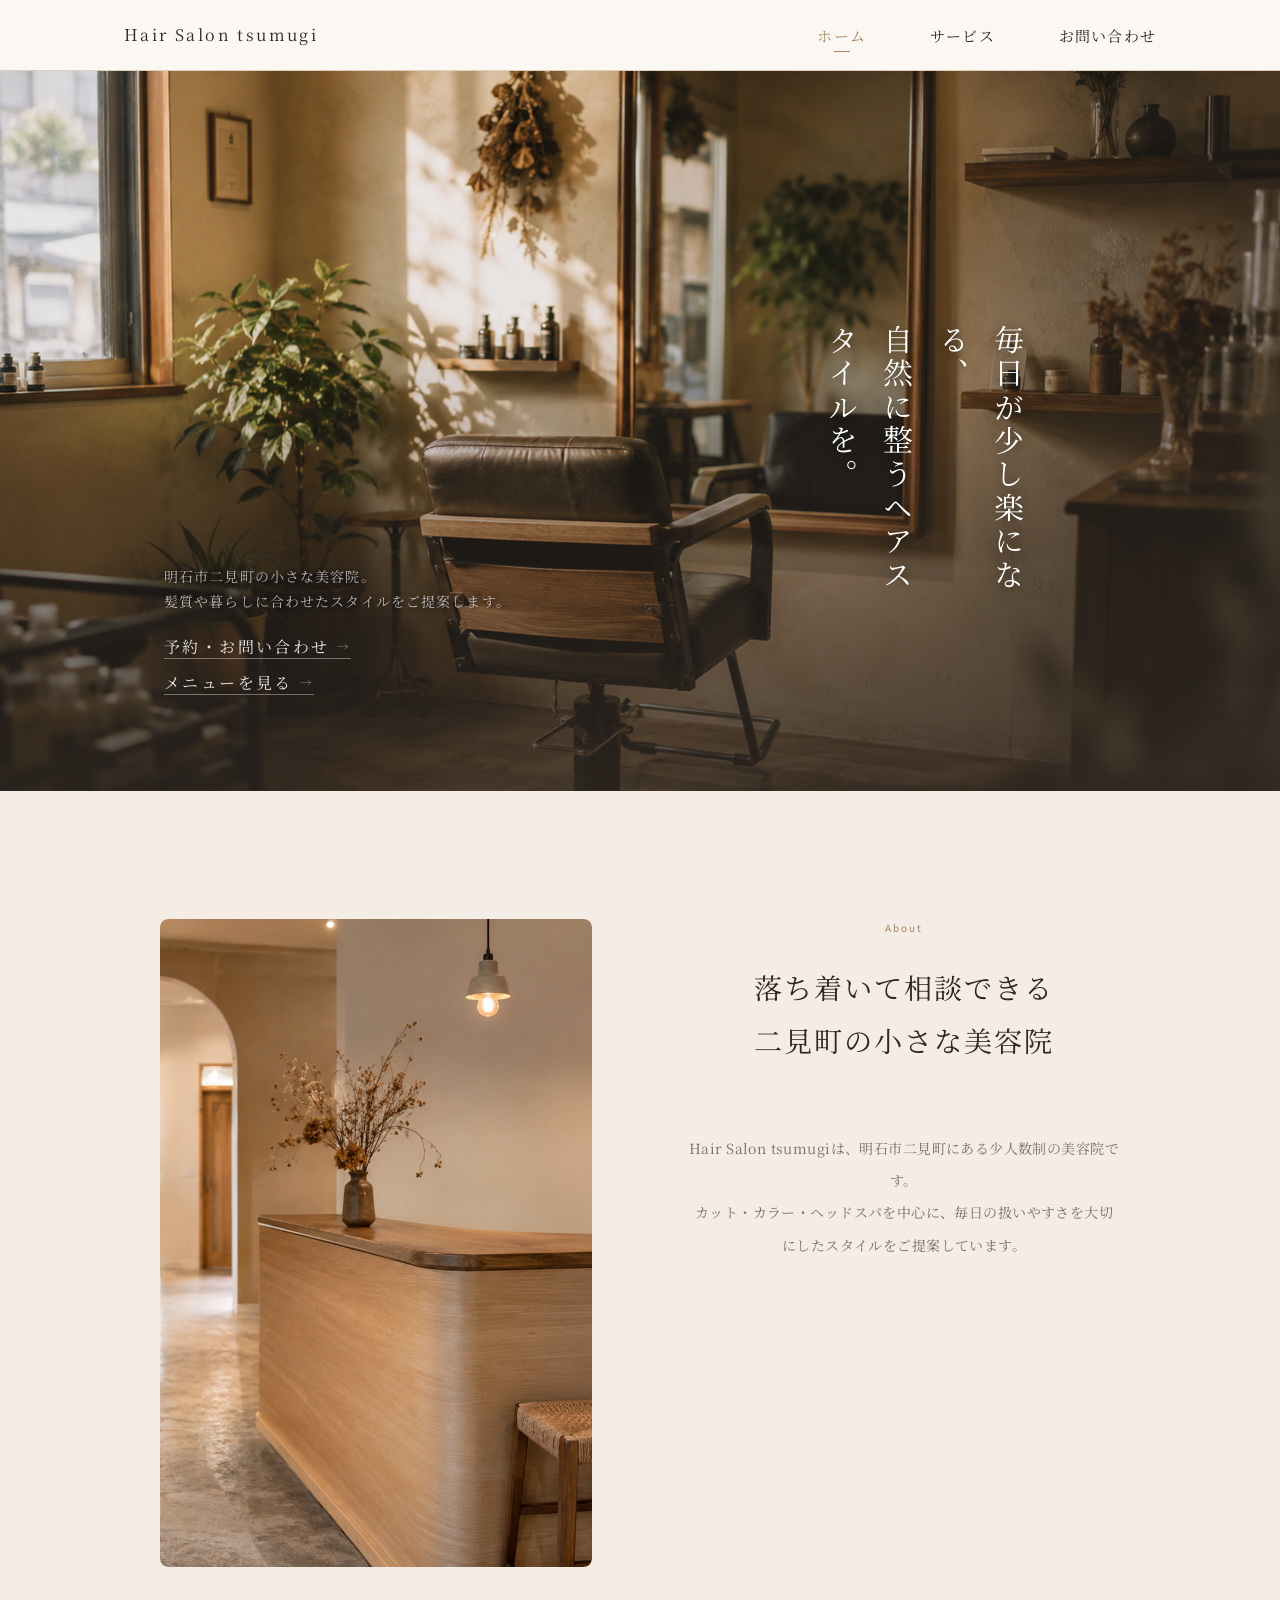
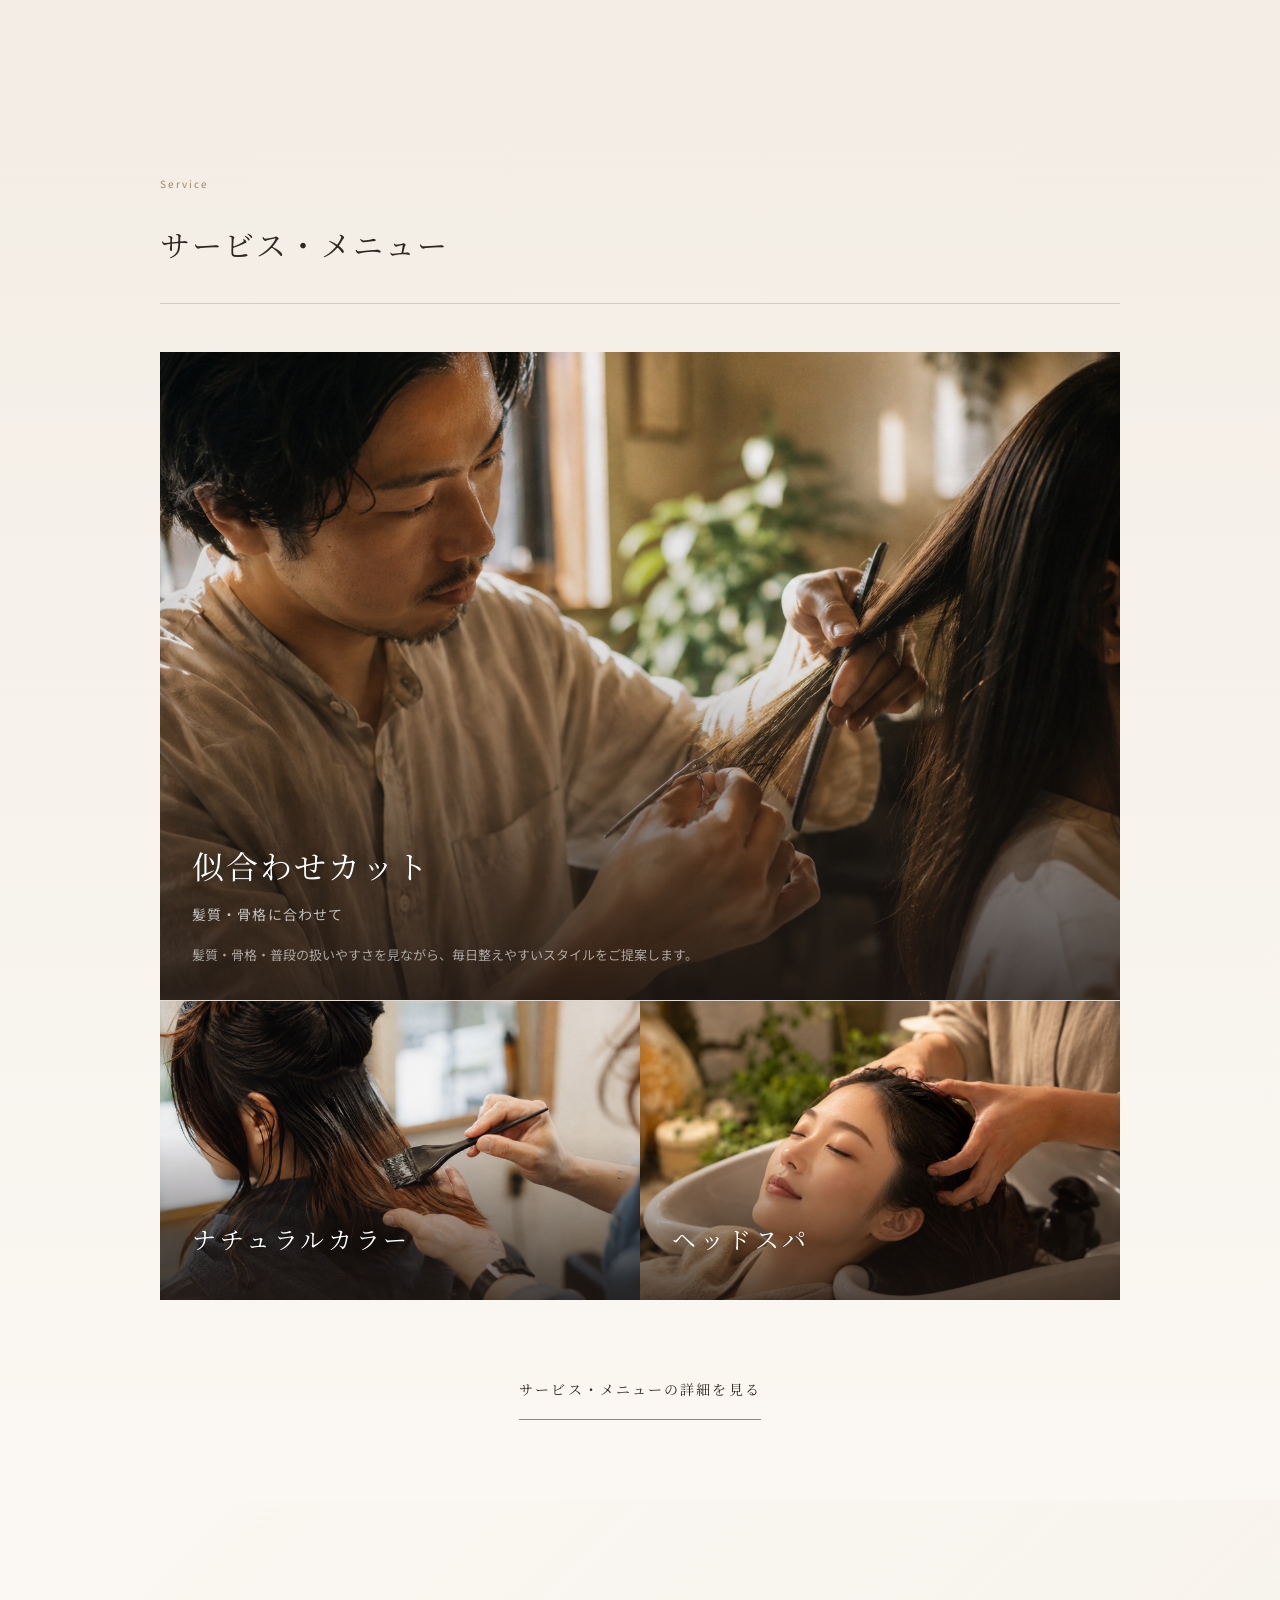
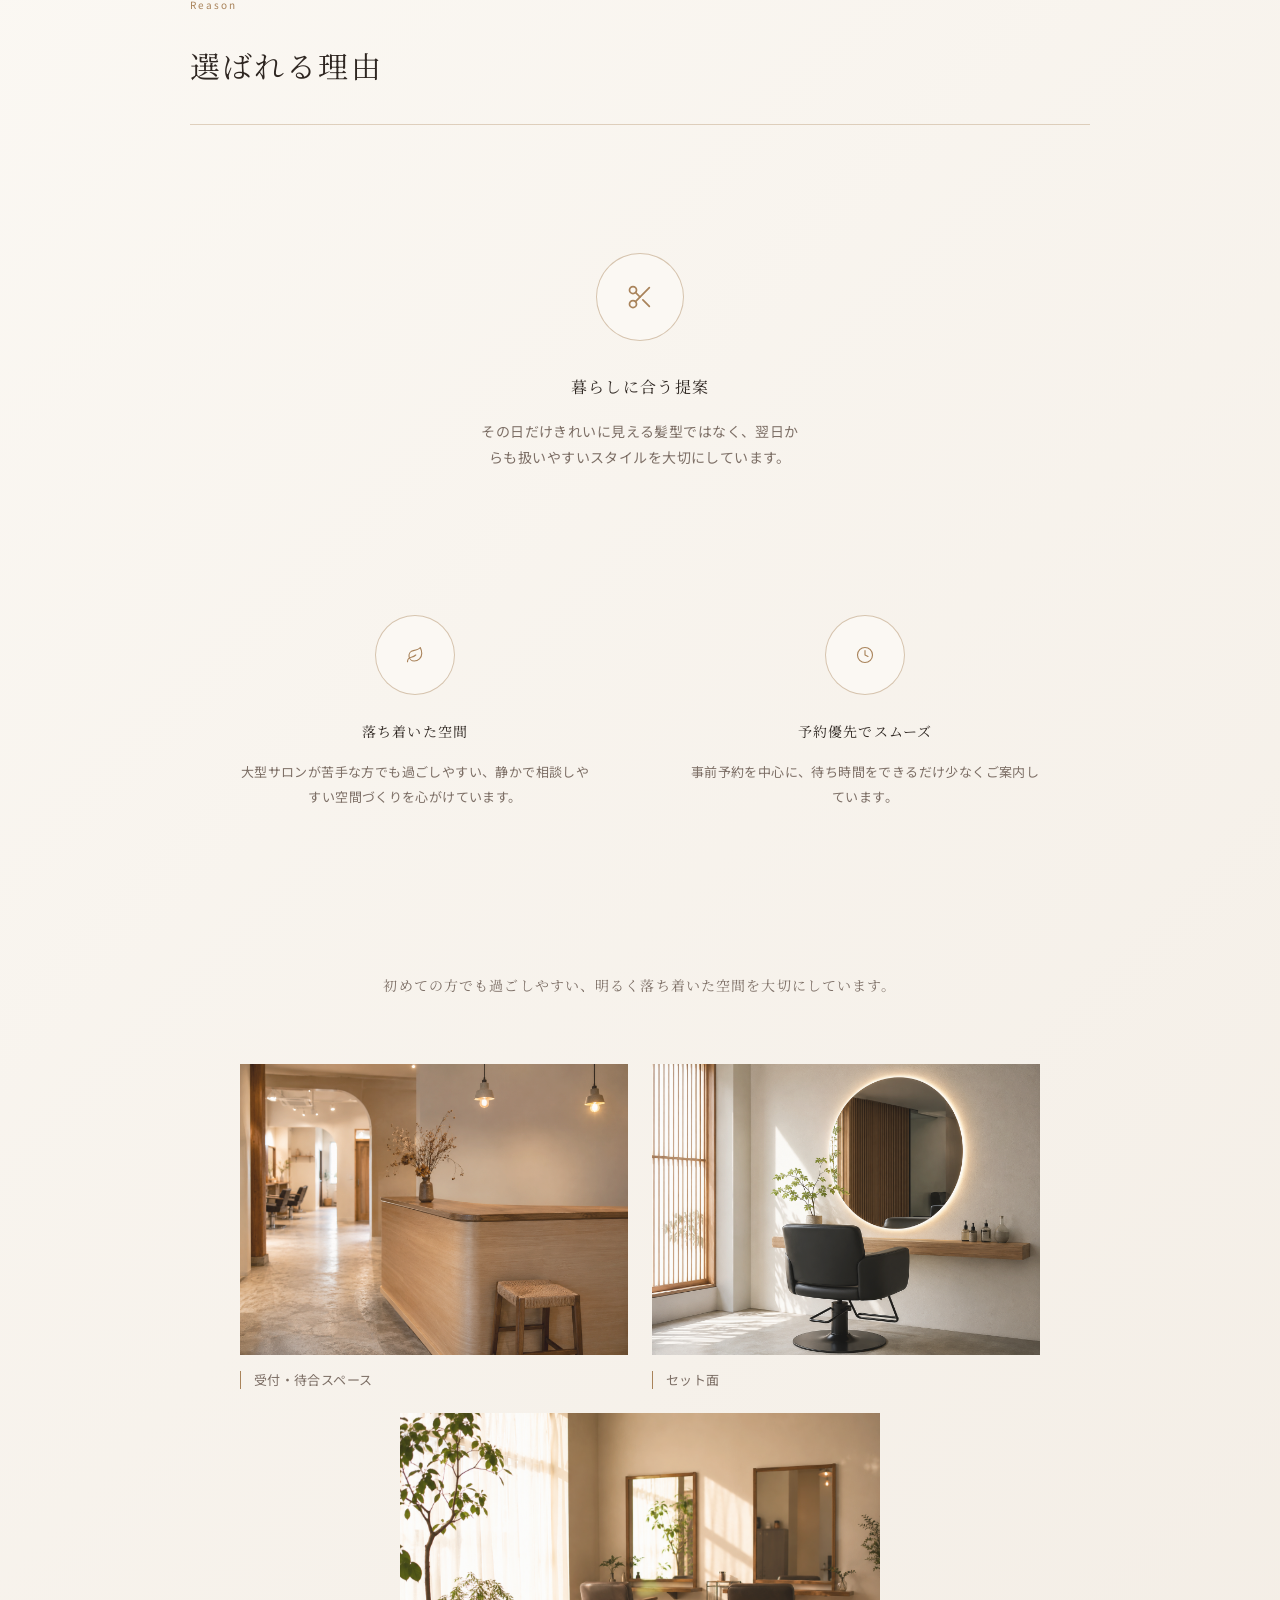
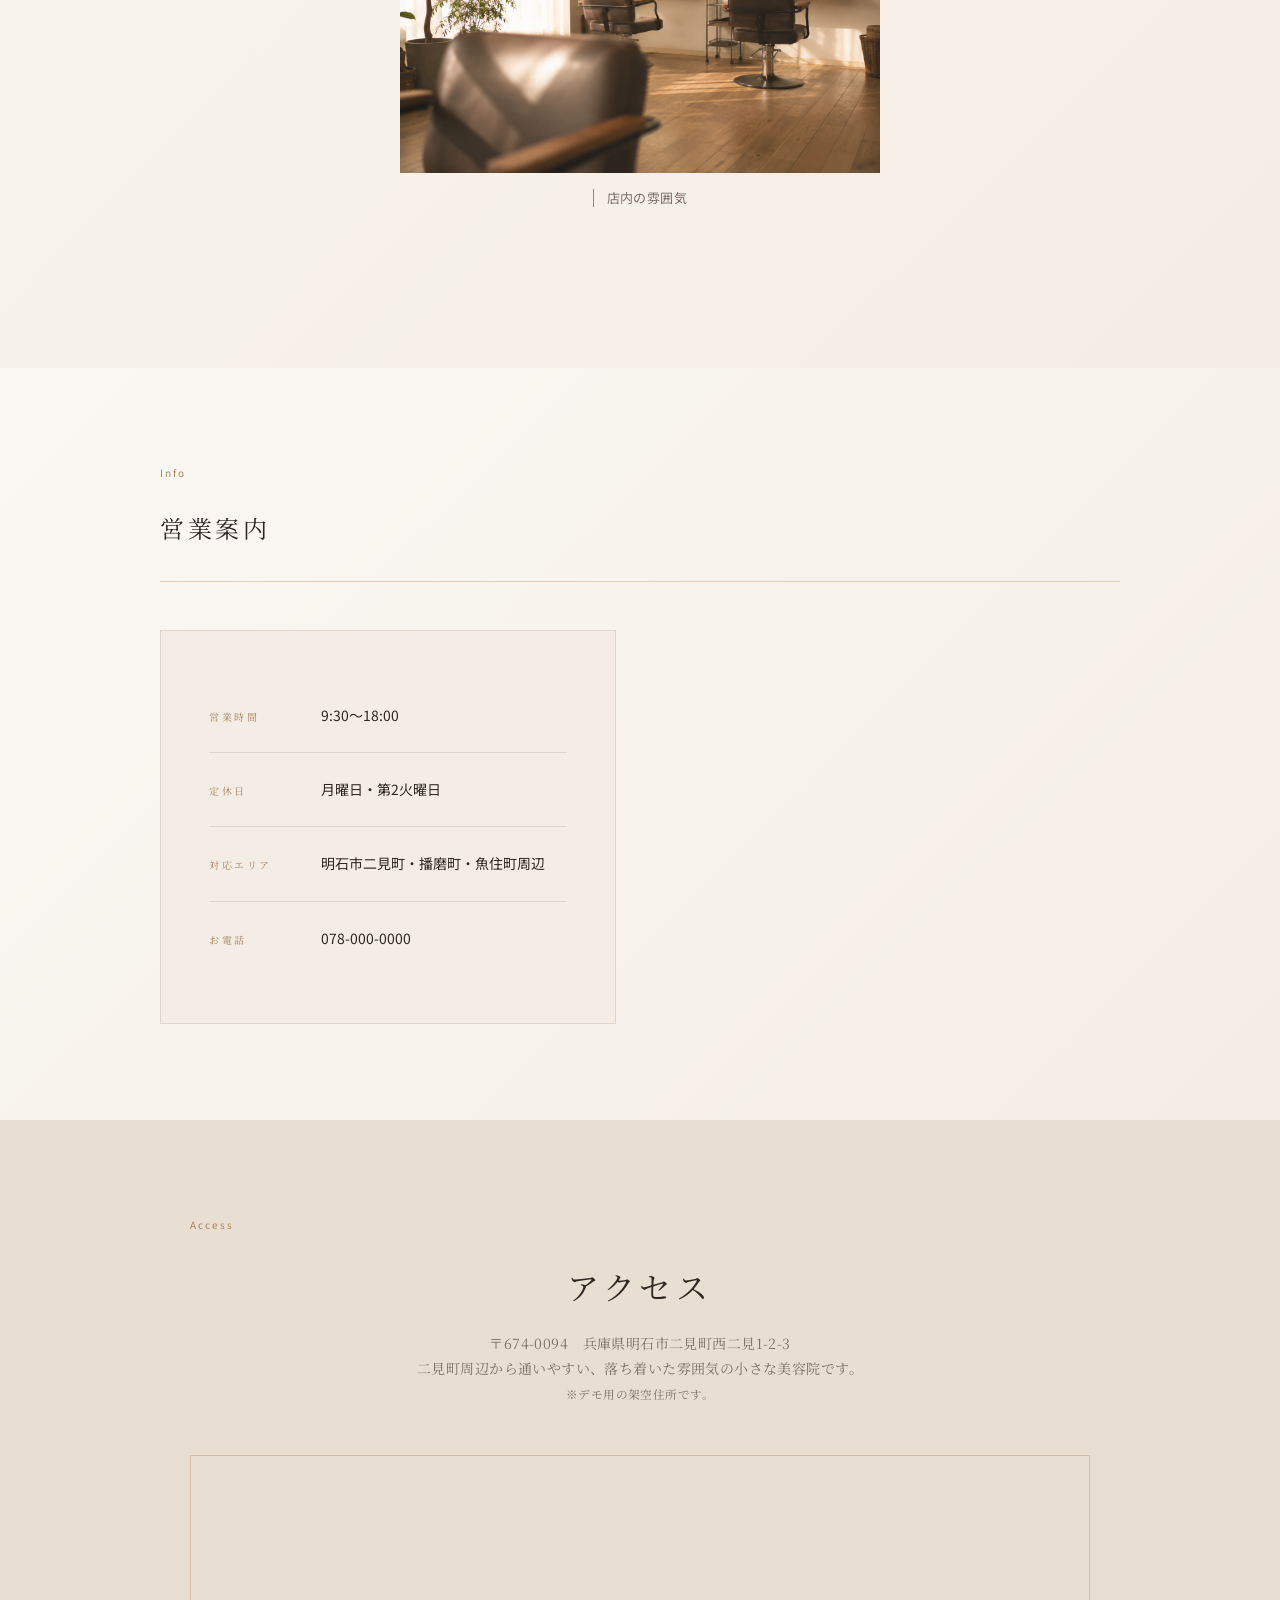
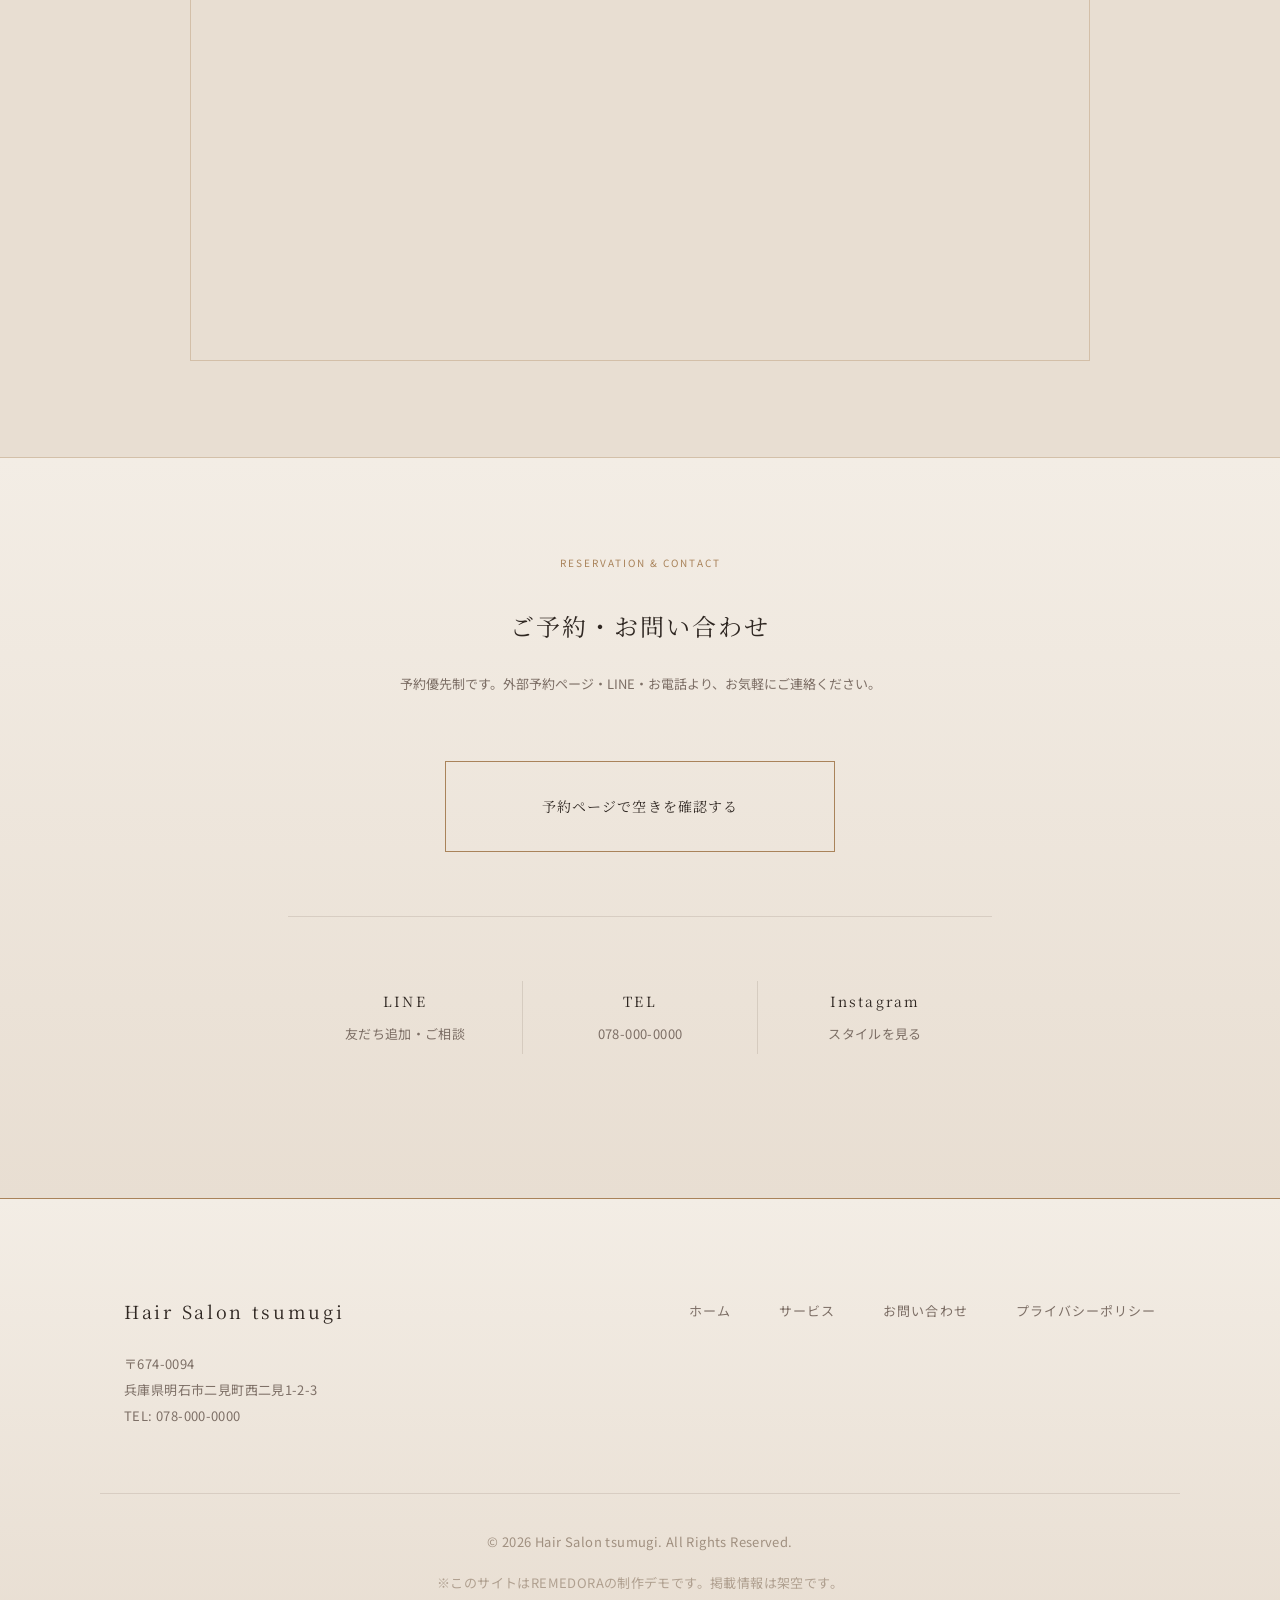
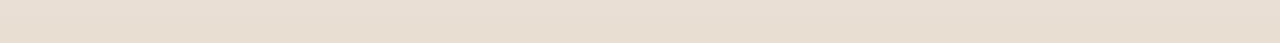
==== index.html @ d27f540d "Add files via upload" ====
<!DOCTYPE html>
<html lang="ja">
<head>
  <meta charset="UTF-8">
  <meta name="viewport" content="width=device-width, initial-scale=1.0">

  <!-- TEMPLATE FIELD: page_title | TEMPLATE FIELD: business_name -->
  <title>Hair Salon tsumugi｜明石市二見町の小さな美容院</title>

  <!-- TEMPLATE FIELD: meta_description -->
  <meta name="description" content="明石市二見町の小さな美容院 Hair Salon tsumugi。カット・カラー・ヘッドスパを中心に、髪質や暮らしに合わせた扱いやすいスタイルをご提案します。">

  <!-- TEMPLATE FIELD: canonical_url -->
  <link rel="canonical" href="https://tsumugi-demo.remedora.jp/">

  <!-- TEMPLATE FIELD: og_title | TEMPLATE FIELD: og_description | TEMPLATE FIELD: og_url | TEMPLATE FIELD: og_image_url -->
  <meta property="og:title"       content="Hair Salon tsumugi｜明石市二見町の小さな美容院">
  <meta property="og:description" content="明石市二見町の小さな美容院 Hair Salon tsumugi。カット・カラー・ヘッドスパを中心に、髪質や暮らしに合わせた扱いやすいスタイルをご提案します。">
  <meta property="og:type"        content="website">
  <meta property="og:url"         content="https://tsumugi-demo.remedora.jp/">
  <meta property="og:image"       content="https://tsumugi-demo.remedora.jp/assets/images/ogp.jpg">

  <!-- TEMPLATE FIELD: favicon_path -->
  <link rel="icon"             href="assets/images/favicon.ico">
  <link rel="apple-touch-icon" href="assets/images/apple-touch-icon.png">

  <!-- GA未設定のためスクリプトを削除 -->

  <!-- Fonts: Noto Serif JP + Noto Sans JP -->
  <link rel="preconnect" href="https://fonts.googleapis.com">
  <link rel="preconnect" href="https://fonts.gstatic.com" crossorigin>
  <link href="https://fonts.googleapis.com/css2?family=Noto+Sans+JP:wght@400;700&family=Noto+Serif+JP:wght@400;700&display=swap" rel="stylesheet">

  <link rel="stylesheet" href="assets/css/base.css">
  <link rel="stylesheet" href="assets/css/layout.css">
  <link rel="stylesheet" href="assets/css/components.css">
  <link rel="stylesheet" href="assets/css/pages.css">
  <link rel="stylesheet" href="assets/css/utilities.css">
</head>
<!-- TEMPLATE FIELD: site_id -->
<body class="site site--tsumugi page page--home">

  <!-- Loader -->
  <div class="c-loader" aria-hidden="true">
    <div class="c-loader__content">
      <!-- TEMPLATE FIELD: business_name -->
      <p class="c-loader__text">Hair Salon tsumugi</p>
      <div class="c-loader__line"></div>
    </div>
  </div>

  <!-- SECTION START: Header -->
  <header class="l-header">
    <div class="l-header-inner">
      <!-- TEMPLATE FIELD: business_name -->
      <a href="index.html" class="c-logo">Hair Salon tsumugi</a>

      <nav class="l-nav-pc" aria-label="グローバルナビゲーション">
        <ul class="l-nav-pc__list">
          <li><a href="index.html"   class="l-nav-pc__link is-current">ホーム</a></li>
          <li><a href="service.html" class="l-nav-pc__link">サービス</a></li>
          <li><a href="contact.html" class="l-nav-pc__link">お問い合わせ</a></li>
        </ul>
      </nav>

      <button class="c-menu-toggle"
              data-js="menu-toggle"
              aria-label="メニューを開く"
              aria-expanded="false">
        <span class="c-menu-toggle__bar"></span>
        <span class="c-menu-toggle__bar"></span>
        <span class="c-menu-toggle__bar"></span>
      </button>
    </div>
  </header>
  <!-- SECTION END: Header -->

  <!-- SP Navigation (Overlay) -->
  <nav class="l-nav-sp" data-js="mobile-nav" aria-hidden="true" aria-label="モバイルナビゲーション">
    <ul class="l-nav-sp__list">
      <li><a href="index.html"   class="l-nav-sp__link">ホーム</a></li>
      <li><a href="service.html" class="l-nav-sp__link">サービス</a></li>
      <li><a href="contact.html" class="l-nav-sp__link">お問い合わせ</a></li>
    </ul>
  </nav>

  <main>

    <!-- SECTION START: First View -->
    <section class="p-home-hero" data-section="first-view">
      <div class="p-home-hero__overlay" aria-hidden="true"></div>
      <div class="p-home-hero__content">
        <div class="p-home-hero__text-wrap u-reveal">
          <!-- TEMPLATE FIELD: catch_copy -->
          <h1 class="p-home-hero__title">毎日が少し楽になる、<br>自然に整うヘアスタイルを。</h1>
          <!-- TEMPLATE FIELD: hero_sub -->
          <p class="p-home-hero__sub">明石市二見町の小さな美容院。<br>髪質や暮らしに合わせたスタイルをご提案します。</p>
          <div class="p-home-hero__cta">
            <!-- TEMPLATE FIELD: cta_primary_url | TEMPLATE FIELD: cta_primary_label -->
            <a href="contact.html" class="p-home-hero__link p-home-hero__link--primary">予約・お問い合わせ</a>
            <!-- TEMPLATE FIELD: cta_secondary_url | TEMPLATE FIELD: cta_secondary_label -->
            <a href="service.html" class="p-home-hero__link">メニューを見る</a>
          </div>
        </div>
      </div>
    </section>
    <!-- SECTION END: First View -->

    <!-- SECTION START: Mini About -->
    <section class="p-home-about" data-section="mini-about">
      <div class="p-home-about__inner u-reveal">

        <p class="c-sec-eyebrow" data-anim="fade-up">About</p>
        <!-- TEMPLATE FIELD: about_heading -->
        <h2 class="p-home-about__heading" data-anim="fade-up">
          落ち着いて相談できる<br>二見町の小さな美容院
        </h2>

        <!-- TEMPLATE FIELD: interior_01_image_path | TEMPLATE FIELD: interior_01_image_alt -->
        <div class="p-home-about__photo-wrap" data-anim="fade-up">
          <img src="assets/images/interior1.jpg" alt="受付・待合スペース" class="p-home-about__photo">
        </div>

        <!-- TEMPLATE FIELD: about_text -->
        <p class="p-home-about__lead" data-anim="fade-up">
          Hair Salon tsumugiは、明石市二見町にある少人数制の美容院です。<br>
          カット・カラー・ヘッドスパを中心に、毎日の扱いやすさを大切にしたスタイルをご提案しています。
        </p>


      </div>
    </section>
    <!-- SECTION END: Mini About -->

    <!-- SECTION START: Service Preview -->
    <section class="p-home-service" data-section="service-preview">
      <div class="p-home-service__inner u-reveal">
        <p class="c-sec-eyebrow" data-anim="fade-up">Service</p>
        <!-- TEMPLATE FIELD: service_section_title -->
        <h2 class="c-sec-title" data-anim="fade-up">サービス・メニュー</h2>

        <div class="c-service-grid">

          <!-- Featured service card -->
          <article class="c-service-card c-service-card--featured" data-anim="fade-up" data-anim-delay="1">
            <div class="c-service-card__img-wrap">
              <!-- TEMPLATE FIELD: service_01_image_alt | TEMPLATE FIELD: service_01_image_path -->
              <img src="assets/images/service1.jpg" alt="カット施術のイメージ" class="c-service-card__img">
            </div>
            <div class="c-service-card__body">
              <!-- TEMPLATE FIELD: service_01_title -->
              <h3 class="c-service-card__title">似合わせカット</h3>
              <!-- TEMPLATE FIELD: service_01_subtitle -->
              <p class="c-service-card__subtitle">髪質・骨格に合わせて</p>
              <!-- TEMPLATE FIELD: service_01_text -->
              <p class="c-service-card__text">
                髪質・骨格・普段の扱いやすさを見ながら、毎日整えやすいスタイルをご提案します。
              </p>
            </div>
          </article>

          <div class="c-service-subgrid">

            <article class="c-service-card c-service-card--list" data-anim="fade-up" data-anim-delay="2">
              <div class="c-service-card__img-wrap">
                <!-- TEMPLATE FIELD: service_02_image_alt | TEMPLATE FIELD: service_02_image_path -->
                <img src="assets/images/service2.jpg" alt="ナチュラルカラー施術のイメージ" class="c-service-card__img">
              </div>
              <div class="c-service-card__body">
                <!-- TEMPLATE FIELD: service_02_title -->
                <h3 class="c-service-card__title">ナチュラルカラー</h3>
                <!-- TEMPLATE FIELD: service_02_text -->
                <p class="c-service-card__text">明るすぎない自然な色味から白髪ぼかしまで、落ち着いた印象に整えるカラーをご案内します。</p>
              </div>
            </article>

            <article class="c-service-card c-service-card--list" data-anim="fade-up" data-anim-delay="3">
              <div class="c-service-card__img-wrap">
                <!-- TEMPLATE FIELD: service_03_image_alt | TEMPLATE FIELD: service_03_image_path -->
                <img src="assets/images/service3.jpg" alt="ヘッドスパ施術のイメージ" class="c-service-card__img">
              </div>
              <div class="c-service-card__body">
                <!-- TEMPLATE FIELD: service_03_title -->
                <h3 class="c-service-card__title">ヘッドスパ</h3>
                <!-- TEMPLATE FIELD: service_03_text -->
                <p class="c-service-card__text">頭皮をすっきり整え、リラックスできる時間を大切にしたケアメニューです。</p>
              </div>
            </article>

          </div>
        </div>

        <div class="p-home-service__btn-wrap" data-anim="fade-up">
          <a href="service.html" class="c-btn c-btn--outline">サービス・メニューの詳細を見る</a>
        </div>
      </div>
    </section>
    <!-- SECTION END: Service Preview -->

    <!-- SECTION START: Reason Mini -->
    <section class="p-home-reason" data-section="reason-mini">
      <div class="p-home-reason__inner u-reveal">
        <p class="c-sec-eyebrow" data-anim="fade-up">Reason</p>
        <!-- TEMPLATE FIELD: reason_section_title -->
        <h2 class="c-sec-title" data-anim="fade-up">選ばれる理由</h2>

        <div class="c-reason-timeline">

          <div class="c-reason-item" data-anim="fade-up" data-anim-delay="1">
            <div class="c-reason-item__icon" aria-hidden="true">
              <!-- scissors icon -->
              <svg viewBox="0 0 24 24" fill="none" stroke="currentColor" stroke-width="1.5" stroke-linecap="round" stroke-linejoin="round" aria-hidden="true">
                <circle cx="6" cy="6" r="3"/>
                <circle cx="6" cy="18" r="3"/>
                <line x1="20" y1="4" x2="8.12" y2="15.88"/>
                <line x1="14.47" y1="14.48" x2="20" y2="20"/>
                <line x1="8.12" y1="8.12" x2="12" y2="12"/>
              </svg>
            </div>
            <!-- TEMPLATE FIELD: reason_01_heading -->
            <h3 class="c-reason-item__heading">暮らしに合う提案</h3>
            <!-- TEMPLATE FIELD: reason_01_text -->
            <p class="c-reason-item__text">
              その日だけきれいに見える髪型ではなく、翌日からも扱いやすいスタイルを大切にしています。
            </p>
          </div>

          <div class="c-reason-item" data-anim="fade-up" data-anim-delay="2">
            <div class="c-reason-item__icon" aria-hidden="true">
              <!-- leaf icon -->
              <svg viewBox="0 0 24 24" fill="none" stroke="currentColor" stroke-width="1.5" stroke-linecap="round" stroke-linejoin="round" aria-hidden="true">
                <path d="M11 20A7 7 0 0 1 9.8 6.1C15.5 5 17 4.48 19 2c1 2 2 4.18 2 8 0 5.5-4.78 10-10 10z"/>
                <path d="M2 21c0-3 1.85-5.36 5.08-6C9.5 14.52 12 13 13 12"/>
              </svg>
            </div>
            <!-- TEMPLATE FIELD: reason_02_heading -->
            <h3 class="c-reason-item__heading">落ち着いた空間</h3>
            <!-- TEMPLATE FIELD: reason_02_text -->
            <p class="c-reason-item__text">
              大型サロンが苦手な方でも過ごしやすい、静かで相談しやすい空間づくりを心がけています。
            </p>
          </div>

          <div class="c-reason-item" data-anim="fade-up" data-anim-delay="3">
            <div class="c-reason-item__icon" aria-hidden="true">
              <!-- clock icon -->
              <svg viewBox="0 0 24 24" fill="none" stroke="currentColor" stroke-width="1.5" stroke-linecap="round" stroke-linejoin="round" aria-hidden="true">
                <circle cx="12" cy="12" r="10"/>
                <polyline points="12 6 12 12 16 14"/>
              </svg>
            </div>
            <!-- TEMPLATE FIELD: reason_03_heading -->
            <h3 class="c-reason-item__heading">予約優先でスムーズ</h3>
            <!-- TEMPLATE FIELD: reason_03_text -->
            <p class="c-reason-item__text">
              事前予約を中心に、待ち時間をできるだけ少なくご案内しています。
            </p>
          </div>

        </div>

        <!-- Interior Gallery (写真3枚) -->
        <div class="p-home-reason__interior u-reveal">
          <!-- TEMPLATE FIELD: interior_lead -->
          <p class="p-home-reason__interior-lead" data-anim="fade-up" data-anim-delay="1">
            初めての方でも過ごしやすい、明るく落ち着いた空間を大切にしています。
          </p>
          <div class="c-interior-gallery" data-anim="fade-in" data-anim-delay="2">
            <figure class="c-interior-item">
              <!-- TEMPLATE FIELD: interior_01_image_alt | TEMPLATE FIELD: interior_01_image_path -->
              <img src="assets/images/interior1.jpg" alt="受付・待合スペース" class="c-interior-item__img">
              <!-- TEMPLATE FIELD: interior_01_caption -->
              <figcaption class="c-interior-item__caption">受付・待合スペース</figcaption>
            </figure>
            <figure class="c-interior-item">
              <!-- TEMPLATE FIELD: interior_02_image_alt | TEMPLATE FIELD: interior_02_image_path -->
              <img src="assets/images/interior2.jpg" alt="セット面・鏡・椅子" class="c-interior-item__img">
              <!-- TEMPLATE FIELD: interior_02_caption -->
              <figcaption class="c-interior-item__caption">セット面</figcaption>
            </figure>
            <figure class="c-interior-item">
              <!-- TEMPLATE FIELD: interior_03_image_alt | TEMPLATE FIELD: interior_03_image_path -->
              <img src="assets/images/interior3.jpg" alt="落ち着いた店内の雰囲気" class="c-interior-item__img">
              <!-- TEMPLATE FIELD: interior_03_caption -->
              <figcaption class="c-interior-item__caption">店内の雰囲気</figcaption>
            </figure>
          </div>
        </div>
      </div>
    </section>
    <!-- SECTION END: Reason Mini -->

    <!-- SECTION START: Business Info -->
    <section class="p-home-bizinfo" data-section="business-info">
      <div class="p-home-bizinfo__inner u-reveal">
        <p class="c-sec-eyebrow" data-anim="fade-up">Info</p>
        <h2 class="p-home-bizinfo__title" data-anim="fade-up">営業案内</h2>

        <div class="p-home-bizinfo__grid">

          <!-- 左カード: 営業情報 -->
          <div class="p-home-bizinfo__card" data-anim="fade-up" data-anim-delay="1">
            <dl class="p-home-bizinfo__dl">
              <div class="p-home-bizinfo__row">
                <dt class="p-home-bizinfo__dt">営業時間</dt>
                <!-- TEMPLATE FIELD: business_hours -->
                <dd class="p-home-bizinfo__dd">9:30〜18:00</dd>
              </div>
              <div class="p-home-bizinfo__row">
                <dt class="p-home-bizinfo__dt">定休日</dt>
                <!-- TEMPLATE FIELD: business_closed -->
                <dd class="p-home-bizinfo__dd">月曜日・第2火曜日</dd>
              </div>
              <div class="p-home-bizinfo__row">
                <dt class="p-home-bizinfo__dt">対応エリア</dt>
                <!-- TEMPLATE FIELD: area -->
                <dd class="p-home-bizinfo__dd">明石市二見町・播磨町・魚住町周辺</dd>
              </div>
              <div class="p-home-bizinfo__row p-home-bizinfo__row--last">
                <dt class="p-home-bizinfo__dt">お電話</dt>
                <dd class="p-home-bizinfo__dd">
                  <!-- TEMPLATE FIELD: phone -->
                  <a href="tel:0780000000" class="p-home-bizinfo__tel">078-000-0000</a>
                </dd>
              </div>
            </dl>
          </div>

        </div>
      </div>
    </section>
    <!-- SECTION END: Business Info -->

    <!-- SECTION START: Access / Map -->
    <section class="p-home-map" data-section="access-map">
      <div class="p-home-map__inner u-reveal">
        <p class="c-sec-eyebrow" data-anim="fade-up">Access</p>
        <h2 class="p-home-map__title" data-anim="fade-up">アクセス</h2>
        <!-- TEMPLATE FIELD: address_full | TEMPLATE FIELD: access_note -->
        <p class="p-home-map__address" data-anim="fade-up" data-anim-delay="1">
          〒674-0094　兵庫県明石市二見町西二見1-2-3<br>
          二見町周辺から通いやすい、落ち着いた雰囲気の小さな美容院です。<br>
          <small>※デモ用の架空住所です。</small>
        </p>
        <div class="c-map-wrap" data-anim="fade-in" data-anim-delay="2">
          <!-- TEMPLATE FIELD: google_map_embed_url — 架空住所のため明石市二見エリアの参考地図を表示 -->
          <iframe
            src="https://maps.google.com/maps?q=%E5%85%B5%E5%BA%AB%E7%9C%8C%E6%98%8E%E7%9F%B3%E5%B8%82%E4%BA%8C%E8%A6%8B%E7%94%BA&output=embed&hl=ja&z=14"
            width="600"
            height="450"
            style="border:0;"
            allowfullscreen=""
            loading="lazy"
            referrerpolicy="no-referrer-when-downgrade"
            title="明石市二見エリア（デモ用参考地図）">
          </iframe>
        </div>
      </div>
    </section>
    <!-- SECTION END: Access / Map -->

    <!-- SECTION END: Page Links -->

    <!-- SECTION START: Contact Strip -->
    <section class="p-home-connect" data-section="contact-strip">
      <div class="p-home-connect__inner u-reveal">

        <!-- タイトル -->
        <p class="p-home-connect__eyebrow" data-anim="fade-up">RESERVATION &amp; CONTACT</p>
        <!-- TEMPLATE FIELD: connect_title -->
        <h2 class="p-home-connect__title" data-anim="fade-up">ご予約・お問い合わせ</h2>
        <!-- TEMPLATE FIELD: connect_sub -->
        <p class="p-home-connect__sub" data-anim="fade-up">
          予約優先制です。外部予約ページ・LINE・お電話より、お気軽にご連絡ください。
        </p>

        <!-- プライマリ CTA：外部予約（最優先） -->
        <div class="p-home-connect__primary" data-anim="fade-up" data-anim-delay="1">
          <!-- TEMPLATE FIELD: reserve_url -->
          <a href="https://example.com/reserve" class="p-home-connect__btn" target="_blank" rel="noopener noreferrer">予約ページで空きを確認する</a>
        </div>

        <!-- セカンダリ：LINE / TEL / Instagram -->
        <div class="p-home-connect__sub-links" data-anim="fade-up" data-anim-delay="2">
          <!-- TEMPLATE FIELD: line_url -->
          <a href="https://lin.ee/xxxxxxxx" class="p-home-connect__sub-link" target="_blank" rel="noopener noreferrer">
            <span class="p-home-connect__sub-link-label">LINE</span>
            <span class="p-home-connect__sub-link-sub">友だち追加・ご相談</span>
          </a>
          <span class="p-home-connect__sub-sep" aria-hidden="true"></span>
          <!-- TEMPLATE FIELD: phone -->
          <a href="tel:0780000000" class="p-home-connect__sub-link">
            <span class="p-home-connect__sub-link-label">TEL</span>
            <span class="p-home-connect__sub-link-sub">078-000-0000</span>
          </a>
          <span class="p-home-connect__sub-sep" aria-hidden="true"></span>
          <!-- TEMPLATE FIELD: instagram_url -->
          <a href="https://www.instagram.com/tsumugi_hair_demo/" class="p-home-connect__sub-link" target="_blank" rel="noopener noreferrer">
            <span class="p-home-connect__sub-link-label">Instagram</span>
            <span class="p-home-connect__sub-link-sub">スタイルを見る</span>
          </a>
        </div>

      </div>
    </section>
    <!-- SECTION END: Contact Strip -->

  </main>

  <!-- SECTION START: Footer -->
  <footer class="l-footer" data-section="footer">
    <div class="l-footer-inner">
      <div class="l-footer-info">
        <!-- TEMPLATE FIELD: business_name -->
        <span class="l-footer__logo">Hair Salon tsumugi</span>
        <p class="l-footer__address">
          <!-- TEMPLATE FIELD: address_postal | TEMPLATE FIELD: address_full -->
          〒674-0094<br>
          兵庫県明石市二見町西二見1-2-3<br>
          TEL: <a href="tel:0780000000" class="l-footer__tel">
            <!-- TEMPLATE FIELD: phone -->
            078-000-0000
          </a>
        </p>
      </div>
      <nav class="l-footer-links" aria-label="フッターナビゲーション">
        <ul class="l-footer__nav">
          <li><a href="index.html"   class="l-footer__nav-link">ホーム</a></li>
          <li><a href="service.html" class="l-footer__nav-link">サービス</a></li>
          <li><a href="contact.html" class="l-footer__nav-link">お問い合わせ</a></li>
          <li><a href="privacy.html" class="l-footer__nav-link">プライバシーポリシー</a></li>
        </ul>
      </nav>
    </div>
    <div class="l-footer-copy">
      <!-- TEMPLATE FIELD: copyright_year | TEMPLATE FIELD: business_name -->
      <small>&copy; 2026 Hair Salon tsumugi. All Rights Reserved.</small>
      <p class="l-footer-demo-note">※このサイトはREMEDORAの制作デモです。掲載情報は架空です。</p>
    </div>
  </footer>
  <!-- SECTION END: Footer -->

  <script src="assets/js/main.js"></script>
</body>
</html>
---- assets/css/base.css ----
@charset "UTF-8";

/* ==============================================
   base.css — CSS変数・リセット・基本タイポグラフィ
   案件適用時は :root の変数値のみを変更すること
============================================== */

:root {
  /* --- Color ---
     将来の案件ではこの変数値を変えるだけでテーマ変更できる */
  --color-bg:            #fbf8f3;
  --color-bg-dark:       #f3ede5;
  --color-bg-deep:       #e8ded2;
  --color-bg-surface:    rgba(255, 255, 255, 0.72);
  --color-text:          #2f2722;
  --color-text-sub:      #7d6f66;
  --color-primary:       #a9835a;
  --color-primary-hover: #8f6f46;
  --color-border-gold:   rgba(169, 131, 90, 0.34);
  --color-border-light:  rgba(95, 74, 57, 0.14);
  --color-white:         #ffffff;
  --color-error:         #d32f2f;

  /* --- Typography --- */
  --font-serif:  "Noto Serif JP", "Yu Mincho", serif;
  --font-sans:   "Noto Sans JP", sans-serif;

  --font-size-xs:   0.8125rem;  /* 13px */
  --font-size-sm:   0.875rem;   /* 14px */
  --font-size-base: 1rem;       /* 16px */
  --font-size-lg:   1.125rem;   /* 18px */
  --font-size-xl:   1.5rem;     /* 24px */
  --font-size-2xl:  2rem;       /* 32px */

  --line-height-base:  1.8;
  --line-height-tight: 1.4;
  --line-height-loose: 2.2;

  --letter-spacing-tight:  0.03em;
  --letter-spacing-base:   0.08em;
  --letter-spacing-wide:   0.15em;
  --letter-spacing-wider:  0.25em;

  /* --- Spacing --- */
  --space-1:  0.5rem;
  --space-2:  1rem;
  --space-3:  1.5rem;
  --space-4:  2rem;
  --space-6:  3rem;
  --space-8:  4rem;
  --space-10: 5rem;
  --space-12: 6rem;
  --space-16: 8rem;

  /* --- Layout --- */
  --container-max:    1080px;
  --container-wide:    960px;
  --container-narrow:  760px;
  --header-height:     4.375rem; /* 70px */

  /* --- Shape & Motion --- */
  --radius-sm:       0.25rem;
  --radius-md:       0.5rem;
  --transition-base: 0.3s ease;
  --transition-slow: 0.8s cubic-bezier(0.25, 0.46, 0.45, 0.94);
}

/* -----------------------------------------------
   Reset
----------------------------------------------- */
*,
*::before,
*::after {
  box-sizing: border-box;
}

html {
  scroll-behavior: smooth;
  scroll-padding-top: var(--header-height);
}

body {
  margin: 0;
  font-family: var(--font-sans);
  font-size: var(--font-size-base);
  line-height: var(--line-height-base);
  color: var(--color-text);
  background-color: var(--color-bg);
  -webkit-font-smoothing: antialiased;
}

img {
  max-width: 100%;
  height: auto;
  display: block;
}

a {
  text-decoration: none;
  color: inherit;
  transition: opacity var(--transition-base);
}

ul,
ol {
  margin: 0;
  padding: 0;
  list-style: none;
}

h1, h2, h3, h4, h5, h6 {
  margin: 0;
  font-weight: normal;
}

p {
  margin: 0;
}

button {
  cursor: pointer;
  background: none;
  border: none;
  padding: 0;
  font: inherit;
  color: inherit;
}

input,
textarea,
select {
  font: inherit;
  color: inherit;
}
---- assets/css/layout.css ----
@charset "UTF-8";

/* ==============================================
   layout.css — コンテナ・ヘッダー・ナビ・フッター
============================================== */

/* -----------------------------------------------
   Container / Section
----------------------------------------------- */
.l-container {
  width: 100%;
  max-width: var(--container-max);
  margin-inline: auto;
  padding-inline: var(--space-3);
}

.l-container--wide {
  max-width: var(--container-wide);
}

.l-container--narrow {
  max-width: var(--container-narrow);
}

.l-section {
  padding-block: var(--space-10);
  padding-inline: var(--space-2);
}

@media (min-width: 48rem) {
  .l-section {
    padding-block: var(--space-12);
    padding-inline: var(--space-4);
  }
}

/* -----------------------------------------------
   Header
----------------------------------------------- */
.l-header {
  position: sticky;
  top: 0;
  z-index: 1100;
  background-color: rgba(26, 23, 20, 0.95);
  backdrop-filter: blur(8px);
  -webkit-backdrop-filter: blur(8px);
  border-bottom: 1px solid var(--color-border-gold);
}

.l-header-inner {
  display: flex;
  justify-content: space-between;
  align-items: center;
  height: var(--header-height);
  max-width: var(--container-max);
  margin-inline: auto;
  padding-inline: var(--space-3);
}

/* -----------------------------------------------
   Logo
----------------------------------------------- */
.c-logo {
  font-family: var(--font-serif);
  font-size: var(--font-size-base);
  font-weight: normal;
  letter-spacing: var(--letter-spacing-wide);
  color: var(--color-text);
}

/* -----------------------------------------------
   PC Navigation
----------------------------------------------- */
.l-nav-pc {
  display: none;
}

@media (min-width: 48rem) {
  .l-nav-pc {
    display: block;
  }
}

.l-nav-pc__list {
  display: flex;
  gap: var(--space-8);
  align-items: center;
}

.l-nav-pc__link {
  font-family: var(--font-serif);
  font-size: 0.9375rem;
  font-weight: normal;
  letter-spacing: var(--letter-spacing-base);
  color: var(--color-text);
  transition: color var(--transition-base);
  position: relative;
  padding-bottom: 0.4rem;
}

.l-nav-pc__link:hover,
.l-nav-pc__link.is-current {
  color: var(--color-primary);
  opacity: 1;
}

.l-nav-pc__link.is-current::after {
  content: "";
  position: absolute;
  bottom: 0;
  left: 50%;
  transform: translateX(-50%);
  width: 1rem;
  height: 1px;
  background-color: var(--color-primary);
}

/* -----------------------------------------------
   Menu Toggle (SP)
----------------------------------------------- */
.c-menu-toggle {
  display: flex;
  flex-direction: column;
  justify-content: center;
  align-items: center;
  gap: 0.375rem;
  width: 2.5rem;
  height: 2.5rem;
}

@media (min-width: 48rem) {
  .c-menu-toggle {
    display: none;
  }
}

.c-menu-toggle__bar {
  width: 1.5rem;
  height: 2px;
  background-color: var(--color-text);
  transition: var(--transition-base);
}

.c-menu-toggle[aria-expanded="true"] .c-menu-toggle__bar:nth-child(1) {
  transform: translateY(0.5rem) rotate(45deg);
}

.c-menu-toggle[aria-expanded="true"] .c-menu-toggle__bar:nth-child(2) {
  opacity: 0;
}

.c-menu-toggle[aria-expanded="true"] .c-menu-toggle__bar:nth-child(3) {
  transform: translateY(-0.5rem) rotate(-45deg);
}

/* -----------------------------------------------
   SP Navigation (Overlay)
----------------------------------------------- */
.l-nav-sp {
  position: fixed;
  inset: 0;
  z-index: 1050;
  background-color: var(--color-bg-deep);
  border-top: 1px solid var(--color-border-gold);
  display: flex;
  justify-content: center;
  align-items: center;
  opacity: 0;
  visibility: hidden;
  transition: opacity var(--transition-base), visibility var(--transition-base);
}

.l-nav-sp[aria-hidden="false"] {
  opacity: 1;
  visibility: visible;
}

.l-nav-sp__list {
  display: flex;
  flex-direction: column;
  align-items: center;
  gap: var(--space-6);
}

.l-nav-sp__link {
  font-family: var(--font-serif);
  font-size: var(--font-size-lg);
  letter-spacing: var(--letter-spacing-wide);
  color: var(--color-text);
  display: block;
  padding-bottom: var(--space-2);
  border-bottom: 1px solid var(--color-border-light);
  min-width: 12rem;
  text-align: center;
  transition: color var(--transition-base);
}

.l-nav-sp__link:hover {
  color: var(--color-primary);
  opacity: 1;
}

/* -----------------------------------------------
   Footer
----------------------------------------------- */
.l-footer {
  background: linear-gradient(180deg, var(--color-bg-dark) 0%, var(--color-bg-deep) 100%);
  color: #c7c1b5;
  padding-block: var(--space-10) var(--space-4);
  border-top: 2px solid var(--color-primary);
}

.l-footer-inner {
  display: flex;
  flex-direction: column;
  gap: var(--space-8);
  max-width: var(--container-max);
  margin-inline: auto;
  padding-inline: var(--space-3);
  border-bottom: 1px solid var(--color-border-light);
  padding-bottom: var(--space-8);
  margin-bottom: var(--space-4);
}

@media (min-width: 48rem) {
  .l-footer-inner {
    flex-direction: row;
    justify-content: space-between;
    align-items: flex-start;
  }

  .l-footer {
    padding-block: var(--space-12) var(--space-6);
  }
}

.l-footer-info {
  text-align: center;
}

@media (min-width: 48rem) {
  .l-footer-info {
    text-align: left;
  }
}

.l-footer__logo {
  font-family: var(--font-serif);
  font-size: var(--font-size-xl);
  color: var(--color-text);
  letter-spacing: var(--letter-spacing-wide);
  margin-bottom: var(--space-3);
  display: block;
}

.l-footer__address {
  font-size: var(--font-size-sm);
  line-height: 2;
  letter-spacing: var(--letter-spacing-tight);
}

.l-footer__tel {
  color: #c7c1b5;
  transition: color var(--transition-base);
}

.l-footer__tel:hover {
  color: var(--color-primary);
  opacity: 1;
}

.l-footer-links {
  text-align: center;
}

@media (min-width: 48rem) {
  .l-footer-links {
    text-align: right;
  }
}

.l-footer__nav {
  display: flex;
  flex-direction: column;
  gap: var(--space-3);
}

@media (min-width: 48rem) {
  .l-footer__nav {
    flex-direction: row;
    gap: var(--space-6);
  }
}

.l-footer__nav-link {
  font-size: 0.9375rem;
  letter-spacing: var(--letter-spacing-tight);
  color: #c7c1b5;
  transition: color var(--transition-base);
}

.l-footer__nav-link:hover {
  color: var(--color-primary);
  opacity: 1;
}

.l-footer-copy {
  text-align: center;
  max-width: var(--container-max);
  margin-inline: auto;
  padding-inline: var(--space-3);
}

.l-footer-copy small {
  font-size: var(--font-size-xs);
  color: #777777;
  letter-spacing: var(--letter-spacing-tight);
}
---- assets/css/components.css ----
@charset "UTF-8";

/* ==============================================
   components.css — 再利用可能なUIコンポーネント
============================================== */

/* -----------------------------------------------
   Section Title
----------------------------------------------- */
.c-sec-title {
  font-family: var(--font-serif);
  font-size: var(--font-size-xl);
  font-weight: normal;
  text-align: center;
  letter-spacing: var(--letter-spacing-wide);
  color: var(--color-text);
  margin-bottom: var(--space-6);
  position: relative;
}

.c-sec-title::after {
  content: "";
  display: block;
  width: 1.875rem;
  height: 1px;
  background-color: var(--color-primary);
  margin: var(--space-2) auto 0;
}

@media (min-width: 48rem) {
  .c-sec-title {
    font-size: var(--font-size-2xl);
    margin-bottom: var(--space-8);
  }
}

/* -----------------------------------------------
   Buttons
----------------------------------------------- */
.c-btn {
  display: inline-flex;
  justify-content: center;
  align-items: center;
  min-height: 3.5rem;
  padding-block: 0;
  padding-inline: var(--space-8);
  font-family: var(--font-serif);
  font-size: var(--font-size-base);
  letter-spacing: var(--letter-spacing-base);
  border: 1px solid transparent;
  border-radius: var(--radius-sm);
  transition: background-color var(--transition-base), border-color var(--transition-base), color var(--transition-base);
}

.c-btn--primary {
  background-color: var(--color-primary);
  color: var(--color-bg-deep);
  border-color: var(--color-primary);
}

.c-btn--primary:hover {
  background-color: var(--color-primary-hover);
  border-color: var(--color-primary-hover);
  opacity: 1;
}

.c-btn--outline {
  background-color: transparent;
  color: var(--color-text);
  border-color: rgba(255, 255, 255, 0.2);
}

.c-btn--outline:hover {
  background-color: var(--color-primary);
  border-color: var(--color-primary);
  color: var(--color-white);
  opacity: 1;
}

.c-btn--gold {
  background-color: transparent;
  color: var(--color-primary);
  border-color: var(--color-primary);
}

.c-btn--gold:hover {
  background-color: var(--color-primary);
  color: var(--color-bg-deep);
  opacity: 1;
}

.c-btn--block {
  display: flex;
  width: 100%;
  max-width: 21.25rem;
  margin-inline: auto;
}

/* -----------------------------------------------
   Page Hero (interior pages: SERVICE / CONTACT / PRIVACY)
----------------------------------------------- */
.c-page-hero {
  background: linear-gradient(to bottom, var(--color-bg-deep) 0%, var(--color-bg-dark) 100%);
  padding-top: var(--space-12);
  padding-bottom: var(--space-8);
  padding-inline: var(--space-3);
  position: relative;
  overflow: hidden;
  text-align: center;
}

.c-page-hero::before {
  content: "";
  position: absolute;
  top: 0;
  left: 50%;
  transform: translateX(-50%);
  width: 1px;
  height: 2.5rem;
  background-color: var(--color-primary);
}

.c-page-hero__inner {
  max-width: var(--container-narrow);
  margin-inline: auto;
  display: flex;
  flex-direction: column;
  align-items: center;
  gap: 0.8rem;
}

.c-page-hero__en {
  font-family: var(--font-serif);
  font-size: var(--font-size-xs);
  letter-spacing: var(--letter-spacing-wider);
  color: var(--color-primary);
  text-transform: uppercase;
  margin: 0;
}

.c-page-hero__title {
  font-family: var(--font-serif);
  font-size: var(--font-size-xl);
  font-weight: normal;
  letter-spacing: var(--letter-spacing-wide);
  color: var(--color-white);
  margin: 0;
}

.c-page-hero__sub {
  font-family: var(--font-serif);
  font-size: var(--font-size-sm);
  letter-spacing: var(--letter-spacing-base);
  color: var(--color-text-sub);
  margin: 0;
  position: relative;
  padding-top: var(--space-3);
}

.c-page-hero__sub::before {
  content: "";
  position: absolute;
  top: 0;
  left: 50%;
  transform: translateX(-50%);
  width: 1.5rem;
  height: 1px;
  background-color: var(--color-primary);
  opacity: 0.6;
}

@media (min-width: 48rem) {
  .c-page-hero {
    padding-top: var(--space-16);
    padding-bottom: var(--space-10);
  }

  .c-page-hero::before {
    height: 3.75rem;
  }

  .c-page-hero__title {
    font-size: var(--font-size-2xl);
  }

  .c-page-hero__sub {
    font-size: var(--font-size-base);
    padding-top: var(--space-4);
  }
}

/* -----------------------------------------------
   Service Card (HOME Service Preview)
----------------------------------------------- */
.c-service-grid {
  display: flex;
  flex-direction: column;
  gap: var(--space-6);
}

.c-service-card {
  display: flex;
  flex-direction: column;
  align-items: center;
}

.c-service-card--featured {
  border-bottom: 1px solid var(--color-border-light);
  padding-bottom: var(--space-6);
}

.c-service-subgrid {
  display: grid;
  grid-template-columns: 1fr;
  gap: var(--space-6);
}

@media (min-width: 48rem) {
  .c-service-subgrid {
    grid-template-columns: 1fr 1fr;
  }
}

.c-service-card--list {
  flex-direction: row;
  align-items: center;
  gap: var(--space-3);
}

.c-service-card__img-wrap {
  width: 13.75rem;
  height: 13.75rem;
  border: 1px solid var(--color-border-gold);
  border-radius: 50%;
  padding: 0.375rem;
  display: flex;
  align-items: center;
  justify-content: center;
  margin: 0 auto var(--space-4);
  flex-shrink: 0;
}

.c-service-card--list .c-service-card__img-wrap {
  width: 5.625rem;
  height: 5.625rem;
  margin: 0;
  padding: 0.1875rem;
}

.c-service-card__img {
  width: 100%;
  height: 100%;
  object-fit: cover;
  border-radius: 50%;
  background-color: var(--color-bg);
}

.c-service-card__body {
  width: 100%;
}

.c-service-card__title {
  font-family: var(--font-serif);
  font-size: var(--font-size-lg);
  text-align: center;
  letter-spacing: var(--letter-spacing-tight);
  color: var(--color-text);
  margin-bottom: 0.4rem;
}

.c-service-card--list .c-service-card__title {
  text-align: left;
  font-size: var(--font-size-base);
}

.c-service-card__subtitle {
  font-size: var(--font-size-xs);
  text-align: center;
  color: var(--color-primary);
  margin-bottom: var(--space-2);
  letter-spacing: var(--letter-spacing-tight);
}

.c-service-card__text {
  font-size: var(--font-size-sm);
  line-height: var(--line-height-base);
  color: var(--color-text-sub);
}

@media (min-width: 48rem) {
  .c-service-card__img-wrap {
    width: 17.5rem;
    height: 17.5rem;
  }

  .c-service-card--list .c-service-card__img-wrap {
    width: 6.875rem;
    height: 6.875rem;
  }
}

/* -----------------------------------------------
   Reason Item (HOME Reason Mini)
----------------------------------------------- */
.c-reason-timeline {
  border-left: 1px solid var(--color-border-gold);
  padding-left: var(--space-6);
  display: flex;
  flex-direction: column;
  gap: var(--space-8);
  margin-left: var(--space-2);
}

.c-reason-item {
  position: relative;
}

.c-reason-item::before {
  content: "";
  position: absolute;
  top: 0.4rem;
  left: calc(-1 * var(--space-6) - 5px);
  width: 0.6rem;
  height: 0.6rem;
  border-radius: 50%;
  background-color: var(--color-bg);
  border: 1px solid var(--color-primary);
}

.c-reason-item__heading {
  font-family: var(--font-serif);
  font-size: var(--font-size-lg);
  letter-spacing: var(--letter-spacing-base);
  color: var(--color-text);
  margin-bottom: var(--space-2);
}

.c-reason-item__text {
  font-size: var(--font-size-sm);
  line-height: 1.9;
  color: var(--color-text-sub);
  letter-spacing: var(--letter-spacing-tight);
}

@media (min-width: 48rem) {
  .c-reason-timeline {
    flex-direction: row;
    justify-content: space-between;
    gap: var(--space-6);
    border: none;
    margin: 0;
    padding: 0;
  }

  .c-reason-item {
    flex: 1;
    padding-left: var(--space-3);
    border-left: 1px solid var(--color-border-gold);
  }

  .c-reason-item::before {
    left: -1px;
    width: 1px;
    height: 1.5rem;
    border-radius: 0;
    background-color: var(--color-primary);
    border: none;
    top: 0;
  }
}

/* -----------------------------------------------
   Interior Gallery (HOME Reason Mini)
----------------------------------------------- */
.c-interior-gallery {
  display: flex;
  gap: var(--space-3);
  overflow-x: auto;
  scroll-snap-type: x mandatory;
  padding-bottom: var(--space-4);
  scrollbar-width: none;
  -ms-overflow-style: none;
}

.c-interior-gallery::-webkit-scrollbar {
  display: none;
}

.c-interior-item {
  scroll-snap-align: center;
  flex: 0 0 85%;
  display: flex;
  flex-direction: column;
  gap: var(--space-2);
  margin: 0;
}

.c-interior-item__img {
  width: 100%;
  aspect-ratio: 4 / 3;
  object-fit: cover;
  opacity: 0.9;
}

.c-interior-item__caption {
  font-size: var(--font-size-xs);
  color: #cccccc;
  letter-spacing: var(--letter-spacing-tight);
  border-left: 1px solid var(--color-primary);
  padding-left: 0.8rem;
  line-height: var(--line-height-tight);
}

@media (min-width: 48rem) {
  .c-interior-gallery {
    flex-wrap: wrap;
    overflow-x: visible;
  }

  .c-interior-item {
    flex: 0 0 calc(50% - 0.75rem);
  }

  .c-interior-item:nth-child(3) {
    flex: 0 0 100%;
    align-items: center;
  }

  .c-interior-item:nth-child(3) .c-interior-item__img {
    width: 60%;
  }
}

/* -----------------------------------------------
   Business Info Table
----------------------------------------------- */
.c-bizinfo-table {
  width: 100%;
  border-collapse: collapse;
}

.c-bizinfo-table th,
.c-bizinfo-table td {
  padding-block: var(--space-2);
  border-bottom: 1px dashed var(--color-border-light);
  text-align: left;
  font-size: 0.9375rem;
  color: var(--color-text);
}

.c-bizinfo-table th {
  font-family: var(--font-serif);
  font-weight: normal;
  width: 35%;
  color: var(--color-primary);
  vertical-align: top;
}

.c-bizinfo-table__sub {
  display: block;
  font-size: var(--font-size-xs);
  color: var(--color-text-sub);
  margin-top: 0.25rem;
}

/* -----------------------------------------------
   Map Embed
----------------------------------------------- */
.c-map-wrap {
  width: 100%;
  aspect-ratio: 16 / 9;
  border: 1px solid var(--color-border-gold);
  overflow: hidden;
}

.c-map-wrap iframe {
  width: 100%;
  height: 100%;
  border: none;
  display: block;
}

/* -----------------------------------------------
   Page Links (HOME → SERVICE / CONTACT)
----------------------------------------------- */
.c-pagelinks-grid {
  display: grid;
  grid-template-columns: 1fr;
  gap: var(--space-3);
}

@media (min-width: 48rem) {
  .c-pagelinks-grid {
    grid-template-columns: 1fr 1fr;
    gap: var(--space-4);
  }
}

.c-pagelink-item {
  display: flex;
  flex-direction: column;
  align-items: center;
  justify-content: center;
  padding: var(--space-6) var(--space-3) var(--space-8);
  border: 1px solid var(--color-border-gold);
  background-color: var(--color-bg-surface);
  transition: background-color var(--transition-base), border-color var(--transition-base);
  position: relative;
  min-height: 10rem;
  gap: 0.6rem;
}

.c-pagelink-item:hover {
  background-color: rgba(160, 138, 80, 0.1);
  border-color: var(--color-primary);
  opacity: 1;
}

@media (min-width: 48rem) {
  .c-pagelink-item {
    min-height: 13.75rem;
  }
}

.c-pagelink-item__en {
  font-family: var(--font-serif);
  font-size: var(--font-size-xs);
  letter-spacing: var(--letter-spacing-wider);
  color: var(--color-primary);
  text-transform: uppercase;
}

.c-pagelink-item__label {
  font-family: var(--font-serif);
  font-size: var(--font-size-lg);
  letter-spacing: var(--letter-spacing-base);
  color: var(--color-text);
}

@media (min-width: 48rem) {
  .c-pagelink-item__label {
    font-size: var(--font-size-xl);
  }
}

.c-pagelink-item__arrow {
  position: absolute;
  bottom: var(--space-3);
  right: var(--space-3);
  width: 0.5rem;
  height: 0.5rem;
  border-top: 1px solid var(--color-primary);
  border-right: 1px solid var(--color-primary);
  transform: rotate(45deg);
}

/* -----------------------------------------------
   Contact Strip (HOME connect items)
----------------------------------------------- */
.c-connect-grid {
  display: grid;
  grid-template-columns: 1fr;
  gap: var(--space-3);
}

@media (min-width: 48rem) {
  .c-connect-grid {
    grid-template-columns: 1fr 1fr;
    gap: var(--space-4);
  }

  .c-connect-item--main {
    grid-column: span 2;
  }
}

.c-connect-item {
  border: 1px solid var(--color-border-gold);
  background-color: var(--color-bg-surface);
  padding: var(--space-6) var(--space-3);
  text-align: center;
  display: flex;
  flex-direction: column;
  align-items: center;
}

.c-connect-item--main {
  padding-block: var(--space-8);
}

.c-connect-item__heading {
  font-family: var(--font-serif);
  font-size: var(--font-size-lg);
  letter-spacing: var(--letter-spacing-base);
  color: var(--color-text);
  margin-bottom: var(--space-2);
}

.c-connect-item__text {
  font-size: var(--font-size-xs);
  line-height: var(--line-height-base);
  color: var(--color-text-sub);
  margin-bottom: var(--space-4);
  flex-grow: 1;
}

.c-connect-item__btn {
  display: inline-block;
  font-family: var(--font-serif);
  font-size: var(--font-size-sm);
  color: var(--color-text);
  border: 1px solid rgba(255, 255, 255, 0.2);
  padding: 0.8rem var(--space-4);
  letter-spacing: var(--letter-spacing-tight);
  transition: background-color var(--transition-base), border-color var(--transition-base), color var(--transition-base);
  width: 100%;
  max-width: 17.5rem;
}

.c-connect-item__btn:hover {
  background-color: var(--color-primary);
  border-color: var(--color-primary);
  color: var(--color-white);
  opacity: 1;
}

/* -----------------------------------------------
   Service Menu Item (SERVICE page)
----------------------------------------------- */
.c-menu-list {
  display: flex;
  flex-direction: column;
  gap: var(--space-12);
}

.c-menu-item {
  display: flex;
  flex-direction: column;
  gap: var(--space-3);
}

.c-menu-item__img-wrap {
  width: 100%;
}

.c-menu-item__img {
  width: 100%;
  aspect-ratio: 4 / 3;
  object-fit: cover;
  border-radius: var(--radius-sm);
}

.c-menu-item__name {
  font-family: var(--font-serif);
  font-size: var(--font-size-xl);
  color: var(--color-text);
  margin-bottom: 0.5rem;
  letter-spacing: var(--letter-spacing-base);
  border-bottom: 1px solid var(--color-border-gold);
  padding-bottom: 0.8rem;
}

.c-menu-item__price {
  font-family: var(--font-serif);
  font-size: 0.9375rem;
  color: var(--color-primary);
  margin-top: 0.8rem;
  margin-bottom: var(--space-2);
  letter-spacing: var(--letter-spacing-tight);
}

.c-menu-item__desc {
  font-size: var(--font-size-sm);
  line-height: 1.9;
  color: var(--color-text-sub);
  letter-spacing: var(--letter-spacing-tight);
}

@media (min-width: 48rem) {
  .c-menu-item {
    flex-direction: row;
    align-items: center;
    gap: var(--space-8);
  }

  .c-menu-item--reverse {
    flex-direction: row-reverse;
  }

  .c-menu-item__img-wrap {
    width: 50%;
    flex-shrink: 0;
  }

  .c-menu-item__content {
    width: 50%;
  }

  .c-menu-item__name {
    font-size: var(--font-size-xl);
  }
}

/* -----------------------------------------------
   Price Guide (SERVICE page)
----------------------------------------------- */
.c-price-grid {
  display: grid;
  grid-template-columns: 1fr;
  gap: var(--space-3);
  margin-bottom: var(--space-4);
}

@media (min-width: 48rem) {
  .c-price-grid {
    grid-template-columns: repeat(3, 1fr);
  }
}

.c-price-item {
  border: 1px solid var(--color-border-gold);
  padding: var(--space-4) var(--space-3);
  text-align: center;
  background-color: var(--color-bg-surface);
}

.c-price-item__name {
  font-family: var(--font-serif);
  font-size: 0.9375rem;
  color: var(--color-text-sub);
  letter-spacing: var(--letter-spacing-base);
  margin-bottom: 0.5rem;
}

.c-price-item__price {
  font-family: var(--font-serif);
  font-size: var(--font-size-xl);
  color: var(--color-primary);
  letter-spacing: var(--letter-spacing-tight);
  margin-bottom: 0.4rem;
}

.c-price-item__note {
  font-size: var(--font-size-xs);
  color: var(--color-text-sub);
  margin: 0;
}

.c-price-note-bottom {
  font-size: var(--font-size-sm);
  color: var(--color-text-sub);
  text-align: center;
  margin: 0;
  letter-spacing: var(--letter-spacing-tight);
}

/* -----------------------------------------------
   Flow Steps (SERVICE page)
----------------------------------------------- */
.c-flow-steps {
  display: flex;
  flex-direction: column;
}

.c-flow-step {
  display: flex;
  align-items: flex-start;
  gap: var(--space-3);
  position: relative;
  padding-bottom: var(--space-6);
}

.c-flow-step:last-child {
  padding-bottom: 0;
}

.c-flow-step:not(:last-child)::after {
  content: "";
  position: absolute;
  left: 1.2rem;
  top: 2.8rem;
  width: 1px;
  height: calc(100% - 2.8rem);
  background-color: var(--color-border-gold);
}

.c-flow-step__num {
  font-family: var(--font-serif);
  font-size: var(--font-size-xs);
  color: var(--color-primary);
  letter-spacing: var(--letter-spacing-tight);
  border: 1px solid var(--color-primary);
  width: 2.4rem;
  height: 2.4rem;
  border-radius: 50%;
  display: flex;
  align-items: center;
  justify-content: center;
  flex-shrink: 0;
}

.c-flow-step__body {
  padding-top: 0.3rem;
}

.c-flow-step__title {
  font-family: var(--font-serif);
  font-size: var(--font-size-base);
  color: var(--color-text);
  margin-bottom: 0.5rem;
  letter-spacing: var(--letter-spacing-tight);
}

.c-flow-step__text {
  font-size: var(--font-size-sm);
  color: var(--color-text-sub);
  line-height: 1.7;
  margin: 0;
}

@media (min-width: 48rem) {
  .c-flow-steps {
    flex-direction: row;
    align-items: flex-start;
  }

  .c-flow-step {
    flex: 1;
    flex-direction: column;
    align-items: center;
    text-align: center;
    padding-bottom: 0;
    padding-right: var(--space-6);
  }

  .c-flow-step:last-child {
    padding-right: 0;
  }

  .c-flow-step:not(:last-child)::after {
    left: auto;
    right: 0;
    top: 1.2rem;
    width: var(--space-6);
    height: 1px;
  }

  .c-flow-step__num {
    margin-bottom: var(--space-3);
  }

  .c-flow-step__title {
    font-size: var(--font-size-lg);
  }
}

/* -----------------------------------------------
   Notes (SERVICE page)
----------------------------------------------- */
.c-notes-list {
  display: flex;
  flex-direction: column;
  gap: var(--space-4);
}

.c-notes-item {
  text-align: center;
}

.c-notes-item__heading {
  font-family: var(--font-serif);
  font-size: 0.9375rem;
  color: var(--color-primary);
  margin-bottom: 0.6rem;
  letter-spacing: var(--letter-spacing-tight);
}

.c-notes-item__text {
  font-size: var(--font-size-sm);
  color: var(--color-text-sub);
  line-height: var(--line-height-base);
}

@media (min-width: 48rem) {
  .c-notes-list {
    flex-direction: row;
    justify-content: space-between;
    gap: var(--space-6);
  }

  .c-notes-item {
    flex: 1;
    text-align: left;
  }
}

/* -----------------------------------------------
   Contact Method Card (CONTACT page)
----------------------------------------------- */
.c-contact-methods-grid {
  display: grid;
  grid-template-columns: 1fr;
  gap: var(--space-3);
}

@media (min-width: 48rem) {
  .c-contact-methods-grid {
    grid-template-columns: repeat(3, 1fr);
  }
}

.c-contact-card {
  border: 1px solid var(--color-border-gold);
  background-color: var(--color-bg-surface);
  padding: var(--space-6) var(--space-3);
  text-align: center;
  display: flex;
  flex-direction: column;
  align-items: center;
}

.c-contact-card__label {
  font-family: var(--font-serif);
  font-size: var(--font-size-xs);
  letter-spacing: var(--letter-spacing-wider);
  color: var(--color-primary);
  margin-bottom: 0.6rem;
  text-transform: uppercase;
}

.c-contact-card__title {
  font-family: var(--font-serif);
  font-size: var(--font-size-lg);
  color: var(--color-text);
  margin-bottom: var(--space-2);
  letter-spacing: var(--letter-spacing-base);
}

.c-contact-card__text {
  font-size: var(--font-size-xs);
  color: var(--color-text-sub);
  line-height: var(--line-height-base);
  margin-bottom: var(--space-4);
  flex-grow: 1;
}

.c-contact-card__btn {
  display: inline-block;
  font-family: var(--font-serif);
  font-size: var(--font-size-sm);
  color: var(--color-text);
  border: 1px solid rgba(255, 255, 255, 0.2);
  padding: 0.8rem var(--space-3);
  letter-spacing: var(--letter-spacing-tight);
  transition: background-color var(--transition-base), border-color var(--transition-base), color var(--transition-base);
  width: 100%;
  max-width: 16.25rem;
}

.c-contact-card__btn:hover {
  background-color: var(--color-primary);
  border-color: var(--color-primary);
  color: var(--color-white);
  opacity: 1;
}

/* -----------------------------------------------
   Before Contact Notes (CONTACT page)
----------------------------------------------- */
.c-before-list {
  display: flex;
  flex-direction: column;
  gap: var(--space-4);
}

.c-before-item {
  display: flex;
  gap: var(--space-3);
  align-items: flex-start;
}

.c-before-item__num {
  font-family: var(--font-serif);
  font-size: var(--font-size-xs);
  color: var(--color-primary);
  border: 1px solid var(--color-primary);
  width: 1.8rem;
  height: 1.8rem;
  border-radius: 50%;
  display: flex;
  align-items: center;
  justify-content: center;
  flex-shrink: 0;
  margin-top: 0.1rem;
}

.c-before-item__text {
  font-size: var(--font-size-sm);
  color: var(--color-text-sub);
  line-height: var(--line-height-base);
  margin: 0;
}

.c-before-item__text strong {
  color: var(--color-text);
  font-weight: normal;
}

@media (min-width: 48rem) {
  .c-before-list {
    gap: var(--space-4);
  }
}

/* -----------------------------------------------
   Privacy Document
----------------------------------------------- */
.c-privacy-doc {
  color: var(--color-text);
}

.c-privacy-doc__intro {
  font-size: 0.9375rem;
  line-height: 1.9;
  color: var(--color-text-sub);
  margin-bottom: var(--space-6);
}

.c-privacy-doc h3 {
  font-family: var(--font-serif);
  font-size: var(--font-size-base);
  color: var(--color-text);
  letter-spacing: var(--letter-spacing-tight);
  border-left: 2px solid var(--color-primary);
  padding-left: var(--space-2);
  margin-top: var(--space-6);
  font-weight: normal;
}

.c-privacy-doc p {
  font-size: var(--font-size-sm);
  line-height: 1.9;
  color: var(--color-text-sub);
  margin-top: var(--space-2);
}

.c-privacy-doc__footer {
  margin-top: var(--space-8);
}

.c-privacy-doc__footer p {
  color: var(--color-text-sub);
  font-size: var(--font-size-xs);
}
---- assets/css/pages.css ----
@charset "UTF-8";

/* ==============================================
   pages.css — ページ固有のセクションスタイル
   各セクションを独立したブロックとして設計
============================================== */

/* -----------------------------------------------
   HOME: First View Hero
----------------------------------------------- */
.p-home-hero {
  position: relative;
  min-height: 60vh;
  background-size: cover;
  background-position: center;
  display: flex;
  align-items: flex-end;
  /* TEMPLATE FIELD: hero_image_url — background-image を案件の画像に差し替える */
  background-image: url('../images/hero.jpg');
  background-color: var(--color-bg-deep);
}

.p-home-hero__overlay {
  position: absolute;
  inset: 0;
  background: linear-gradient(
    to top,
    rgba(26, 23, 20, 0.95) 0%,
    rgba(26, 23, 20, 0.55) 45%,
    rgba(26, 23, 20, 0.1) 100%
  );
}

.p-home-hero__content {
  position: relative;
  z-index: 2;
  max-width: var(--container-max);
  margin-inline: auto;
  padding: var(--space-6) var(--space-3);
  width: 100%;
}

.p-home-hero__text-wrap {
  max-width: 95%;
}

.p-home-hero__title {
  font-family: var(--font-serif);
  font-size: 1.5rem;
  font-weight: normal;
  line-height: var(--line-height-tight);
  letter-spacing: var(--letter-spacing-tight);
  color: var(--color-white);
  text-shadow: 1px 1px 6px rgba(0, 0, 0, 0.8);
  margin-bottom: var(--space-2);
}

.p-home-hero__sub {
  font-family: var(--font-serif);
  font-size: var(--font-size-sm);
  line-height: var(--line-height-base);
  color: #eaeaea;
  text-shadow: 1px 1px 4px rgba(0, 0, 0, 0.8);
}

@media (min-width: 48rem) {
  .p-home-hero {
    min-height: 80vh;
  }

  .p-home-hero__content {
    padding: var(--space-10) var(--space-4);
  }

  .p-home-hero__title {
    font-size: 2.25rem;
  }

  .p-home-hero__sub {
    font-size: var(--font-size-lg);
  }
}

/* -----------------------------------------------
   HOME: Mini About
----------------------------------------------- */
.p-home-about {
  background-color: var(--color-bg-dark);
  padding-block: var(--space-10);
  padding-inline: var(--space-2);
  text-align: center;
}

.p-home-about__inner {
  max-width: 42.5rem;
  margin-inline: auto;
}

.p-home-about__lead {
  font-family: var(--font-serif);
  font-size: var(--font-size-lg);
  line-height: var(--line-height-loose);
  color: var(--color-text);
  letter-spacing: var(--letter-spacing-tight);
  margin: 0;
  position: relative;
  padding-top: var(--space-4);
}

.p-home-about__lead::before {
  content: "";
  position: absolute;
  top: 0;
  left: 50%;
  transform: translateX(-50%);
  width: 1px;
  height: 1.5rem;
  background-color: var(--color-primary);
}

@media (min-width: 48rem) {
  .p-home-about {
    padding-block: var(--space-12);
    padding-inline: var(--space-4);
  }

  .p-home-about__lead {
    font-size: var(--font-size-xl);
  }
}

/* -----------------------------------------------
   HOME: Service Preview
----------------------------------------------- */
.p-home-service {
  background: linear-gradient(to bottom, var(--color-bg-dark) 0%, var(--color-bg) 100%);
  padding-block: var(--space-12);
  padding-inline: var(--space-2);
}

.p-home-service__inner {
  max-width: 60rem;
  margin-inline: auto;
}

.p-home-service__btn-wrap {
  text-align: center;
  margin-top: var(--space-8);
}

@media (min-width: 48rem) {
  .p-home-service {
    padding-block: var(--space-16);
    padding-inline: var(--space-4);
  }
}

/* -----------------------------------------------
   HOME: Reason Mini
----------------------------------------------- */
.p-home-reason {
  background: linear-gradient(135deg, var(--color-bg) 0%, var(--color-bg-dark) 100%);
  padding-block: var(--space-10);
  padding-inline: var(--space-2);
  color: var(--color-text);
}

.p-home-reason__inner {
  max-width: 56.25rem;
  margin-inline: auto;
}

.p-home-reason__interior {
  max-width: 50rem;
  margin-inline: auto;
  margin-top: var(--space-10);
}

.p-home-reason__interior-lead {
  text-align: center;
  font-size: var(--font-size-sm);
  line-height: 1.9;
  color: var(--color-text-sub);
  margin-bottom: var(--space-8);
  font-family: var(--font-serif);
}

@media (min-width: 48rem) {
  .p-home-reason {
    padding-block: var(--space-12);
    padding-inline: var(--space-4);
  }
}

/* -----------------------------------------------
   HOME: Business Info
----------------------------------------------- */
.p-home-bizinfo {
  background: linear-gradient(135deg, var(--color-bg) 0%, var(--color-bg-dark) 100%);
  padding-block: var(--space-10);
  padding-inline: var(--space-2);
}

.p-home-bizinfo__inner {
  max-width: 43.75rem;
  margin-inline: auto;
}

.p-home-bizinfo__title {
  font-family: var(--font-serif);
  font-size: var(--font-size-xl);
  font-weight: normal;
  text-align: center;
  letter-spacing: var(--letter-spacing-wide);
  color: var(--color-text);
  margin-bottom: var(--space-6);
  position: relative;
}

.p-home-bizinfo__title::after {
  content: "";
  display: block;
  width: 1.875rem;
  height: 1px;
  background-color: var(--color-primary);
  margin: var(--space-2) auto 0;
}

@media (min-width: 48rem) {
  .p-home-bizinfo {
    padding-block: var(--space-12);
    padding-inline: var(--space-4);
  }

  .p-home-bizinfo__title {
    font-size: var(--font-size-2xl);
  }
}

/* -----------------------------------------------
   HOME: Access / Map
----------------------------------------------- */
.p-home-map {
  background-color: var(--color-bg-deep);
  padding-block: var(--space-10);
  padding-inline: var(--space-2);
}

.p-home-map__inner {
  max-width: 56.25rem;
  margin-inline: auto;
}

.p-home-map__title {
  font-family: var(--font-serif);
  font-size: var(--font-size-xl);
  font-weight: normal;
  text-align: center;
  letter-spacing: var(--letter-spacing-wide);
  color: var(--color-text);
  margin-bottom: var(--space-2);
}

.p-home-map__address {
  text-align: center;
  font-size: var(--font-size-sm);
  color: var(--color-text-sub);
  margin-bottom: var(--space-6);
  font-family: var(--font-serif);
  letter-spacing: var(--letter-spacing-tight);
  line-height: var(--line-height-base);
}

@media (min-width: 48rem) {
  .p-home-map {
    padding-block: var(--space-12);
    padding-inline: var(--space-4);
  }

  .p-home-map__title {
    font-size: var(--font-size-2xl);
  }
}

/* -----------------------------------------------
   HOME: Page Links
----------------------------------------------- */
.p-home-pagelinks {
  background: linear-gradient(to bottom, var(--color-bg-dark) 0%, var(--color-bg) 100%);
  padding-block: var(--space-10);
  padding-inline: var(--space-2);
}

.p-home-pagelinks__inner {
  max-width: 56.25rem;
  margin-inline: auto;
}

.p-home-pagelinks__eyebrow {
  font-family: var(--font-serif);
  font-size: var(--font-size-xs);
  text-align: center;
  letter-spacing: var(--letter-spacing-wider);
  color: var(--color-primary);
  margin-bottom: var(--space-6);
}

@media (min-width: 48rem) {
  .p-home-pagelinks {
    padding-block: var(--space-12);
    padding-inline: var(--space-4);
  }
}

/* -----------------------------------------------
   HOME: Contact Strip
----------------------------------------------- */
.p-home-connect {
  background: linear-gradient(to bottom, var(--color-bg-dark) 0%, var(--color-bg-deep) 100%);
  padding-block: var(--space-8) var(--space-10);
  padding-inline: var(--space-2);
}

.p-home-connect__inner {
  max-width: 62.5rem;
  margin-inline: auto;
}

@media (min-width: 48rem) {
  .p-home-connect {
    padding-block: var(--space-10) var(--space-12);
    padding-inline: var(--space-4);
  }
}

/* -----------------------------------------------
   SERVICE: Main Services section
----------------------------------------------- */
.p-service-main {
  background: linear-gradient(135deg, var(--color-bg-dark) 0%, var(--color-bg) 100%);
  padding-block: var(--space-10);
  padding-inline: var(--space-2);
}

.p-service-main__inner {
  max-width: 56.25rem;
  margin-inline: auto;
}

@media (min-width: 48rem) {
  .p-service-main {
    padding-block: var(--space-12);
    padding-inline: var(--space-4);
  }
}

/* -----------------------------------------------
   SERVICE: Price Guide
----------------------------------------------- */
.p-service-price {
  background-color: var(--color-bg);
  border-top: 1px solid var(--color-border-light);
  padding-block: var(--space-8);
  padding-inline: var(--space-2);
}

.p-service-price__inner {
  max-width: 56.25rem;
  margin-inline: auto;
}

@media (min-width: 48rem) {
  .p-service-price {
    padding-block: var(--space-12);
    padding-inline: var(--space-4);
  }
}

/* -----------------------------------------------
   SERVICE: Simple Flow
----------------------------------------------- */
.p-service-flow {
  background: linear-gradient(to bottom, var(--color-bg-dark) 0%, var(--color-bg-deep) 100%);
  padding-block: var(--space-10);
  padding-inline: var(--space-2);
}

.p-service-flow__inner {
  max-width: 50rem;
  margin-inline: auto;
}

@media (min-width: 48rem) {
  .p-service-flow {
    padding-block: var(--space-12);
    padding-inline: var(--space-4);
  }
}

/* -----------------------------------------------
   SERVICE: Notes
----------------------------------------------- */
.p-service-notes {
  background-color: var(--color-bg-dark);
  padding-block: var(--space-8) var(--space-4);
  padding-inline: var(--space-2);
}

.p-service-notes__inner {
  max-width: 50rem;
  margin-inline: auto;
  border-top: 1px solid var(--color-border-gold);
  padding-top: var(--space-6);
}

.p-service-notes__title {
  font-family: var(--font-serif);
  font-size: var(--font-size-lg);
  font-weight: normal;
  text-align: center;
  color: var(--color-text);
  margin-bottom: var(--space-6);
  letter-spacing: var(--letter-spacing-base);
}

@media (min-width: 48rem) {
  .p-service-notes {
    padding-block: var(--space-12) var(--space-6);
    padding-inline: var(--space-4);
  }

  .p-service-notes__inner {
    padding-top: var(--space-8);
  }
}

/* -----------------------------------------------
   SERVICE: CTA
----------------------------------------------- */
.p-service-cta {
  background-color: var(--color-bg-deep);
  padding-block: var(--space-12);
  padding-inline: var(--space-2);
}

.p-service-cta__inner {
  max-width: 42.5rem;
  margin-inline: auto;
}

.p-service-cta__title {
  font-family: var(--font-serif);
  font-size: var(--font-size-xl);
  font-weight: normal;
  letter-spacing: var(--letter-spacing-wide);
  color: var(--color-white);
  margin-bottom: var(--space-4);
}

.p-service-cta__lead {
  font-family: var(--font-serif);
  font-size: 0.9375rem;
  line-height: var(--line-height-loose);
  color: var(--color-text-sub);
  margin-bottom: var(--space-8);
  letter-spacing: var(--letter-spacing-tight);
}

.p-service-cta__action {
  margin-bottom: var(--space-3);
}

.p-service-cta__note {
  font-size: var(--font-size-xs);
  color: #888888;
  margin: 0;
}

@media (min-width: 48rem) {
  .p-service-cta {
    padding-block: var(--space-16);
    padding-inline: var(--space-4);
  }

  .p-service-cta__title {
    font-size: var(--font-size-2xl);
    margin-bottom: var(--space-6);
  }

  .p-service-cta__lead {
    font-size: var(--font-size-base);
    margin-bottom: var(--space-10);
  }
}

/* -----------------------------------------------
   CONTACT: Contact Methods section
----------------------------------------------- */
.p-contact-methods {
  background: linear-gradient(135deg, var(--color-bg-dark) 0%, var(--color-bg) 100%);
  padding-block: var(--space-10);
  padding-inline: var(--space-2);
}

.p-contact-methods__inner {
  max-width: 56.25rem;
  margin-inline: auto;
}

.p-contact-methods__lead {
  font-family: var(--font-serif);
  font-size: 0.9375rem;
  text-align: center;
  color: var(--color-text-sub);
  line-height: 2;
  margin-bottom: var(--space-8);
  letter-spacing: var(--letter-spacing-tight);
}

@media (min-width: 48rem) {
  .p-contact-methods {
    padding-block: var(--space-12);
    padding-inline: var(--space-4);
  }
}

/* -----------------------------------------------
   CONTACT: Before Contact
----------------------------------------------- */
.p-contact-before {
  background-color: var(--color-bg-dark);
  padding-block: var(--space-8);
  padding-inline: var(--space-2);
}

.p-contact-before__inner {
  max-width: 43.75rem;
  margin-inline: auto;
  border-top: 1px solid var(--color-border-gold);
  padding-top: var(--space-6);
}

.p-contact-before__title {
  font-family: var(--font-serif);
  font-size: var(--font-size-lg);
  font-weight: normal;
  text-align: center;
  color: var(--color-text);
  margin-bottom: var(--space-6);
  letter-spacing: var(--letter-spacing-base);
}

@media (min-width: 48rem) {
  .p-contact-before {
    padding-block: var(--space-10);
    padding-inline: var(--space-4);
  }

  .p-contact-before__inner {
    padding-top: var(--space-8);
  }
}

/* -----------------------------------------------
   CONTACT: Final CTA
----------------------------------------------- */
.p-contact-final-cta {
  background-color: var(--color-bg-deep);
  padding-block: var(--space-10);
  padding-inline: var(--space-2);
  text-align: center;
}

.p-contact-final-cta__inner {
  max-width: 42.5rem;
  margin-inline: auto;
}

.p-contact-final-cta__text {
  font-family: var(--font-serif);
  font-size: 0.9375rem;
  color: var(--color-text-sub);
  line-height: var(--line-height-loose);
  margin-bottom: var(--space-6);
  letter-spacing: var(--letter-spacing-tight);
}

.p-contact-final-cta__btn {
  display: inline-flex;
  align-items: center;
  justify-content: center;
  padding: var(--space-2) var(--space-6);
  border: 1px solid var(--color-primary);
  color: var(--color-primary);
  font-family: var(--font-serif);
  font-size: var(--font-size-base);
  letter-spacing: var(--letter-spacing-base);
  transition: background-color var(--transition-base), border-color var(--transition-base), color var(--transition-base);
}

.p-contact-final-cta__btn:hover {
  background-color: var(--color-primary);
  border-color: var(--color-primary);
  color: var(--color-bg-deep);
  opacity: 1;
}

@media (min-width: 48rem) {
  .p-contact-final-cta {
    padding-block: var(--space-12);
    padding-inline: var(--space-4);
  }

  .p-contact-final-cta__text {
    font-size: var(--font-size-base);
  }
}

/* -----------------------------------------------
   PRIVACY: Policy Body
----------------------------------------------- */
.p-privacy-body {
  background: linear-gradient(135deg, var(--color-bg-dark) 0%, var(--color-bg) 100%);
  padding-block: var(--space-10);
  padding-inline: var(--space-2);
}

.p-privacy-body__inner {
  max-width: 47.5rem;
  margin-inline: auto;
}

@media (min-width: 48rem) {
  .p-privacy-body {
    padding-block: var(--space-12);
    padding-inline: var(--space-4);
  }
}

/* -----------------------------------------------
   PRIVACY: Contact for Policy
----------------------------------------------- */
.p-privacy-contact {
  background-color: var(--color-bg-deep);
  padding-block: var(--space-8) var(--space-10);
  padding-inline: var(--space-2);
  text-align: center;
}

.p-privacy-contact__inner {
  max-width: 35rem;
  margin-inline: auto;
}

.p-privacy-contact__text {
  font-family: var(--font-serif);
  font-size: var(--font-size-sm);
  color: var(--color-text-sub);
  margin-bottom: var(--space-3);
  letter-spacing: var(--letter-spacing-tight);
}

.p-privacy-contact__info {
  font-size: var(--font-size-sm);
  color: var(--color-text);
  line-height: var(--line-height-base);
  margin-bottom: var(--space-6);
}

.p-privacy-contact__info p {
  margin: 0;
}

.p-privacy-contact__back-btn {
  display: inline-block;
  font-family: var(--font-serif);
  font-size: var(--font-size-sm);
  color: var(--color-text-sub);
  border: 1px solid var(--color-border-light);
  padding: 0.8rem var(--space-4);
  letter-spacing: var(--letter-spacing-tight);
  transition: border-color var(--transition-base), color var(--transition-base);
}

.p-privacy-contact__back-btn:hover {
  border-color: var(--color-primary);
  color: var(--color-text);
  opacity: 1;
}

@media (min-width: 48rem) {
  .p-privacy-contact {
    padding-block: var(--space-10) var(--space-12);
    padding-inline: var(--space-4);
  }
}

/* ===============================================
   SITE: tsumugi — Natural Beige Salon
   案件固有スタイル。 .site--tsumugi でスコープ。
=============================================== */

/* --- Header: ベージュ背景に合わせて明るく --- */
.site--tsumugi .l-header {
  background-color: rgba(251, 248, 243, 0.97);
  border-bottom-color: var(--color-border-gold);
}

/* --- Hero overlay: 暖色ダーク系に --- */
.site--tsumugi .p-home-hero__overlay {
  background: linear-gradient(
    to top,
    rgba(47, 39, 34, 0.90) 0%,
    rgba(47, 39, 34, 0.45) 50%,
    rgba(47, 39, 34, 0.05) 100%
  );
}

/* --- Hero: サロン名・業種エリア表示 --- */
.site--tsumugi .p-home-hero__eyebrow {
  font-family: var(--font-serif);
  font-size: var(--font-size-xs);
  color: rgba(255, 255, 255, 0.80);
  letter-spacing: var(--letter-spacing-wide);
  margin-bottom: var(--space-3);
  line-height: var(--line-height-base);
}

/* --- Hero: CTAボタン群（縦並び） --- */
.site--tsumugi .p-home-hero__cta {
  display: flex;
  flex-direction: column;
  align-items: center;
  gap: var(--space-2);
  margin-top: var(--space-6);
}

.site--tsumugi .p-home-hero__cta .c-btn {
  width: 14rem;
  text-align: center;
}

/* Hero内のoutlineボタン: ダークオーバーレイ上で白く */
.site--tsumugi .p-home-hero__cta .c-btn--outline {
  color: var(--color-white);
  border-color: rgba(255, 255, 255, 0.55);
}

/* --- Primary button: ベージュ背景テーマでは白テキストが視認性高い --- */
.site--tsumugi .c-btn--primary {
  color: var(--color-white);
}

/* --- Outline button: 白背景上での枠線 --- */
.site--tsumugi .c-btn--outline {
  border-color: var(--color-border-gold);
  color: var(--color-text);
}

/* --- Business Info: 補足テキスト --- */
.site--tsumugi .p-home-bizinfo__note {
  font-size: var(--font-size-xs);
  color: var(--color-text-sub);
  text-align: center;
  margin-top: var(--space-4);
  letter-spacing: var(--letter-spacing-tight);
  line-height: var(--line-height-base);
}

/* --- Page Hero title: ベージュ背景では白でなく暗色に --- */
.site--tsumugi .c-page-hero__title {
  color: var(--color-text);
}

/* --- Service CTA: タイトルをベージュ背景で視認できる色に --- */
.site--tsumugi .p-service-cta__title {
  color: var(--color-text);
}


/* --- Contact methods grid: 4カード対応 2×2 --- */
@media (min-width: 48rem) {
  .site--tsumugi .c-contact-methods-grid {
    grid-template-columns: repeat(2, 1fr);
  }
}

/* Contact card button: ベージュ背景上での枠線 */
.site--tsumugi .c-contact-card__btn {
  border-color: var(--color-border-gold);
  color: var(--color-text);
}

/* --- Final CTA: 複数ボタン横並び --- */
.site--tsumugi .p-contact-final-cta__actions {
  display: flex;
  flex-wrap: wrap;
  gap: var(--space-2);
  justify-content: center;
  margin-bottom: var(--space-4);
}

/* --- Interior gallery caption: ベージュ系の可読色 --- */
.site--tsumugi .c-interior-item__caption {
  color: var(--color-text-sub);
}

/* --- Footer: 暗色テキストをベージュ背景に合わせる --- */
.site--tsumugi .l-footer {
  color: var(--color-text-sub);
}

.site--tsumugi .l-footer__tel {
  color: var(--color-text-sub);
}

.site--tsumugi .l-footer__nav-link {
  color: var(--color-text-sub);
}

.site--tsumugi .l-footer-copy small {
  color: #a09080;
}

/* --- デモ注記 --- */
.site--tsumugi .l-footer-demo-note {
  font-size: var(--font-size-xs);
  color: #b0a090;
  text-align: center;
  margin-top: var(--space-2);
  letter-spacing: var(--letter-spacing-tight);
}

/* -----------------------------------------------
   TSUMUGI: 視覚的質感向上（ビジュアルポリッシュ）
----------------------------------------------- */

/* === Hero: 中央寄せ・大きく・サロンらしく === */
.site--tsumugi .p-home-hero {
  align-items: center;
  min-height: 80vh;
}

.site--tsumugi .p-home-hero__content {
  text-align: center;
  padding-block: var(--space-10);
}

.site--tsumugi .p-home-hero__eyebrow {
  letter-spacing: var(--letter-spacing-wider);
  margin-bottom: var(--space-4);
  font-size: calc(var(--font-size-xs) * 0.9);
}

.site--tsumugi .p-home-hero__title {
  font-size: 2.125rem;
  letter-spacing: 0.04em;
  line-height: 1.65;
  margin-bottom: var(--space-4);
}

.site--tsumugi .p-home-hero__sub {
  letter-spacing: var(--letter-spacing-base);
  line-height: 2;
}

.site--tsumugi .p-home-hero__cta {
  margin-top: var(--space-8);
}

/* Hero overlay: センター配置に合わせて均一に */
.site--tsumugi .p-home-hero__overlay {
  background: linear-gradient(
    180deg,
    rgba(47, 39, 34, 0.18) 0%,
    rgba(47, 39, 34, 0.60) 50%,
    rgba(47, 39, 34, 0.82) 100%
  );
}

@media (min-width: 48rem) {
  .site--tsumugi .p-home-hero__title {
    font-size: 3.25rem;
    line-height: 1.5;
  }
  .site--tsumugi .p-home-hero__sub {
    font-size: var(--font-size-lg);
  }
}

/* === セクションタイトル: 縦ラインの装飾を上に追加 === */
.site--tsumugi .c-sec-title {
  padding-top: var(--space-8);
}

.site--tsumugi .c-sec-title::before {
  content: "";
  display: block;
  width: 1px;
  height: 2.75rem;
  background-color: var(--color-primary);
  margin: 0 auto var(--space-4);
  opacity: 0.65;
}

/* === Service Preview: ゆとりある余白 === */
.site--tsumugi .p-home-service {
  padding-block: var(--space-16);
}

/* === Reason: セクション内余白を広げる === */
.site--tsumugi .p-home-reason {
  padding-block: var(--space-12) var(--space-16);
}

.site--tsumugi .p-home-reason__interior {
  margin-top: var(--space-12);
}

.site--tsumugi .p-home-reason__interior-lead {
  font-size: var(--font-size-sm);
  letter-spacing: var(--letter-spacing-base);
  line-height: 2.2;
}

/* === Business Info: 上品なテーブルスタイル === */
.site--tsumugi .p-home-bizinfo {
  padding-block: var(--space-12);
}

.site--tsumugi .c-bizinfo-table th {
  letter-spacing: var(--letter-spacing-wide);
  padding-block: var(--space-3);
}

.site--tsumugi .c-bizinfo-table td {
  padding-block: var(--space-3);
  letter-spacing: var(--letter-spacing-tight);
}

/* ================================================================
   HOME: Page Links — 行スタイル（ボックスなし）
   SP: 縦積み行リンク / PC: 2カラム
================================================================ */
.site--tsumugi .p-home-pagelinks {
  padding-block: 0;
  background-color: var(--color-bg-deep);
}
.site--tsumugi .p-home-pagelinks__eyebrow { display: none; }
.site--tsumugi .c-pagelinks-grid {
  display: grid;
  grid-template-columns: 1fr;
}
.site--tsumugi .c-pagelink-item {
  display: flex;
  flex-direction: row;
  align-items: center;
  justify-content: flex-start;
  gap: var(--space-4);
  padding: var(--space-5) var(--space-5);
  min-height: 0;
  border: none;
  border-bottom: 1px solid var(--color-border-light);
  background: transparent;
}
.site--tsumugi .c-pagelink-item:last-child { border-bottom: none; }
.site--tsumugi .c-pagelink-item:hover { background-color: rgba(169, 131, 90, 0.04); }
.site--tsumugi .c-pagelink-item__en {
  font-family: var(--font-serif);
  font-size: 0.625rem;
  letter-spacing: var(--letter-spacing-wider);
  color: var(--color-primary);
  min-width: 4.5rem;
}
.site--tsumugi .c-pagelink-item__label {
  font-family: var(--font-serif);
  font-size: var(--font-size-sm);
  font-weight: normal;
  letter-spacing: var(--letter-spacing-base);
  color: var(--color-text);
  flex: 1;
}
.site--tsumugi .c-pagelink-item__arrow {
  position: relative;
  bottom: auto;
  right: auto;
  width: 2rem;
  height: 1px;
  background-color: var(--color-primary);
  border: none;
  transform: none;
  flex-shrink: 0;
  transition: width var(--transition-base);
}
.site--tsumugi .c-pagelink-item__arrow::after {
  content: "";
  position: absolute;
  right: -1px;
  top: -3px;
  width: 6px;
  height: 6px;
  border-top: 1px solid var(--color-primary);
  border-right: 1px solid var(--color-primary);
  transform: rotate(45deg);
}
.site--tsumugi .c-pagelink-item:hover .c-pagelink-item__arrow { width: 3rem; }
@media (min-width: 48rem) {
  .site--tsumugi .c-pagelinks-grid { grid-template-columns: 1fr 1fr; }
  .site--tsumugi .c-pagelink-item {
    border-right: 1px solid var(--color-border-light);
    border-bottom: none;
    padding: var(--space-8) var(--space-8);
  }
  .site--tsumugi .c-pagelink-item:last-child { border-right: none; }
  .site--tsumugi .c-pagelink-item__label { font-size: var(--font-size-base); }
}

/* ================================================================
   HOME: Connect — 最終 CTA
   SP: 全幅プライマリボタン + 3リンク横並び / PC: インラインボタン
================================================================ */
.site--tsumugi .p-home-connect {
  background-color: var(--color-bg-dark);
  padding-block: var(--space-12) var(--space-16);
  padding-inline: var(--space-4);
  border-top: 1px solid var(--color-border-gold);
  text-align: center;
}
.site--tsumugi .p-home-connect__inner {
  max-width: 36rem;
  margin-inline: auto;
}
.site--tsumugi .p-home-connect__eyebrow {
  font-size: 0.625rem;
  letter-spacing: 0.2em;
  color: var(--color-primary);
  margin-bottom: var(--space-4);
}
.site--tsumugi .p-home-connect__title {
  font-family: var(--font-serif);
  font-size: var(--font-size-lg);
  font-weight: normal;
  letter-spacing: var(--letter-spacing-base);
  color: var(--color-text);
  margin-bottom: var(--space-3);
}
.site--tsumugi .p-home-connect__sub {
  font-size: var(--font-size-xs);
  color: var(--color-text-sub);
  line-height: 2;
  margin-bottom: var(--space-8);
}
.site--tsumugi .p-home-connect__primary {
  margin-bottom: var(--space-8);
}
.site--tsumugi .p-home-connect__btn {
  display: block;
  width: 100%;
  padding: var(--space-4) var(--space-6);
  border: 1px solid var(--color-primary);
  color: var(--color-text);
  font-family: var(--font-serif);
  font-size: var(--font-size-sm);
  letter-spacing: var(--letter-spacing-base);
  text-decoration: none;
  text-align: center;
  transition: background-color 0.25s ease;
}
.site--tsumugi .p-home-connect__btn:hover {
  background-color: rgba(169, 131, 90, 0.1);
}
.site--tsumugi .p-home-connect__sub-links {
  display: flex;
  align-items: stretch;
  justify-content: center;
  padding-top: var(--space-6);
  border-top: 1px solid var(--color-border-light);
}
.site--tsumugi .p-home-connect__sub-link {
  flex: 1;
  display: flex;
  flex-direction: column;
  align-items: center;
  justify-content: center;
  gap: var(--space-1);
  padding: var(--space-3) var(--space-2);
  text-decoration: none;
  transition: opacity 0.2s ease;
}
.site--tsumugi .p-home-connect__sub-link:hover { opacity: 0.65; }
.site--tsumugi .p-home-connect__sub-link-label {
  font-family: var(--font-serif);
  font-size: var(--font-size-xs);
  letter-spacing: var(--letter-spacing-wide);
  color: var(--color-text);
}
.site--tsumugi .p-home-connect__sub-link-sub {
  font-size: 0.625rem;
  color: var(--color-text-sub);
  letter-spacing: 0.03em;
}
.site--tsumugi .p-home-connect__sub-sep {
  width: 1px;
  background-color: var(--color-border-light);
  margin-block: var(--space-2);
  flex-shrink: 0;
}
@media (min-width: 48rem) {
  .site--tsumugi .p-home-connect__inner { max-width: 44rem; }
  .site--tsumugi .p-home-connect__title { font-size: var(--font-size-xl); }
  .site--tsumugi .p-home-connect__btn {
    display: inline-block;
    width: auto;
    padding: var(--space-4) var(--space-12);
  }
  .site--tsumugi .p-home-connect__sub-link-label { font-size: var(--font-size-sm); }
  .site--tsumugi .p-home-connect__sub-link-sub { font-size: var(--font-size-xs); }
}

/* === サブページ Page Hero: よりサロンらしく === */
.site--tsumugi .c-page-hero {
  border-bottom: 1px solid var(--color-border-gold);
  padding-top: calc(var(--space-12) + var(--header-height));
  padding-bottom: var(--space-10);
}

.site--tsumugi .c-page-hero__title {
  font-size: var(--font-size-2xl);
  letter-spacing: var(--letter-spacing-wide);
}

.site--tsumugi .c-page-hero__sub {
  font-size: var(--font-size-sm);
  max-width: 32rem;
  text-align: center;
  line-height: 1.9;
  color: var(--color-text-sub);
}

/* === Service page: 余白を広げる === */
.site--tsumugi .p-service-main {
  padding-block: var(--space-12) var(--space-16);
}

.site--tsumugi .p-service-price {
  padding-block: var(--space-12);
}

.site--tsumugi .p-service-flow {
  padding-block: var(--space-12);
}

/* Service CTA: ボーダーアクセント */
.site--tsumugi .p-service-cta {
  background-color: var(--color-bg-dark);
  border-top: 1px solid var(--color-border-gold);
  border-bottom: 1px solid var(--color-border-gold);
}

.site--tsumugi .p-service-cta__title {
  font-size: var(--font-size-xl);
  letter-spacing: var(--letter-spacing-base);
  line-height: 1.7;
}

/* === Contact page: 余白 === */
.site--tsumugi .p-contact-methods {
  padding-block: var(--space-12) var(--space-16);
}

/* Final CTA: より落ち着いたトーン */
.site--tsumugi .p-contact-final-cta {
  background-color: var(--color-bg-dark);
  border-top: 1px solid var(--color-border-gold);
}

.site--tsumugi .p-contact-final-cta__text {
  font-size: var(--font-size-base);
  color: var(--color-text);
  line-height: 2;
}

/* === Footer: ボーダーを1pxに絞り上品に === */
.site--tsumugi .l-footer {
  border-top-width: 1px;
}

.site--tsumugi .l-footer__logo {
  font-size: var(--font-size-lg);
  letter-spacing: var(--letter-spacing-wide);
  color: var(--color-text);
}

/* ===============================================
   SECTION REDESIGN — テンプレ脱却 Part 1/3
   共通 + HOME前半
=============================================== */

/* 共通: セクションタイトル 左揃え+ボーダー下線 */
.site--tsumugi .c-sec-title {
  text-align: left;
  font-family: var(--font-serif);
  font-size: var(--font-size-xl);
  font-weight: normal;
  letter-spacing: var(--letter-spacing-wide);
  padding-top: 0;
  padding-bottom: var(--space-4);
  margin-bottom: var(--space-8);
  border-bottom: 1px solid var(--color-border-gold);
}
.site--tsumugi .c-sec-title::before { display: none; }
.site--tsumugi .c-sec-title::after  { display: none; }

/* 共通: サブページヒーロー 左揃え */
.site--tsumugi .c-page-hero {
  padding-top: calc(var(--header-height) + var(--space-10));
  padding-bottom: var(--space-10);
  background: var(--color-bg);
  border-bottom: 1px solid var(--color-border-gold);
}
.site--tsumugi .c-page-hero__inner { text-align: left; }
.site--tsumugi .c-page-hero__en {
  display: block;
  font-family: var(--font-serif);
  font-size: 0.6875rem;
  letter-spacing: var(--letter-spacing-wider);
  color: var(--color-primary);
  margin-bottom: var(--space-3);
}
.site--tsumugi .c-page-hero__title {
  font-family: var(--font-serif);
  font-size: var(--font-size-2xl);
  font-weight: normal;
  letter-spacing: var(--letter-spacing-wide);
  color: var(--color-text);
  margin-bottom: var(--space-3);
  line-height: 1.4;
}
.site--tsumugi .c-page-hero__sub {
  text-align: left;
  font-size: var(--font-size-sm);
  color: var(--color-text-sub);
  line-height: 2;
  max-width: 34rem;
}

/* HOME: Service Preview — 横長カード積み */
.site--tsumugi .p-home-service {
  padding-block: var(--space-12) var(--space-10);
  background-color: var(--color-bg-dark);
}
.site--tsumugi .c-service-grid   { display: block; margin-bottom: var(--space-8); }
.site--tsumugi .c-service-subgrid { display: block; }

.site--tsumugi .c-service-card {
  display: grid;
  grid-template-columns: 42% 1fr;
  grid-template-areas: "img body";
  background: transparent;
  box-shadow: none;
  border-radius: 0;
  border-top: 1px solid var(--color-border-light);
  overflow: hidden;
  min-height: 280px;
}
.site--tsumugi .c-service-card--featured { border-top: none; }
.site--tsumugi .c-service-card__img-wrap { grid-area: img; overflow: hidden; border-radius: 0; }
.site--tsumugi .c-service-card__img {
  width: 100%; height: 100%; object-fit: cover;
  transition: transform 0.9s ease;
}
.site--tsumugi .c-service-card:hover .c-service-card__img { transform: scale(1.04); }
.site--tsumugi .c-service-card__body {
  grid-area: body;
  padding: var(--space-8) var(--space-6);
  display: flex; flex-direction: column; justify-content: center;
  background-color: var(--color-bg);
}
.site--tsumugi .c-service-card__title {
  font-family: var(--font-serif);
  font-size: var(--font-size-xl);
  font-weight: normal;
  letter-spacing: var(--letter-spacing-wide);
  color: var(--color-text);
  margin-bottom: var(--space-2);
}
.site--tsumugi .c-service-card__subtitle {
  font-size: var(--font-size-xs);
  letter-spacing: var(--letter-spacing-wider);
  color: var(--color-primary);
  margin-bottom: var(--space-3);
}
.site--tsumugi .c-service-card__text {
  font-size: var(--font-size-sm);
  color: var(--color-text-sub);
  line-height: 2;
}
.site--tsumugi .p-home-service__btn-wrap .c-btn--outline {
  border: none;
  border-bottom: 1px solid var(--color-primary);
  border-radius: 0;
  padding: 0 0 0.25rem;
  font-family: var(--font-serif);
  font-size: var(--font-size-sm);
  letter-spacing: var(--letter-spacing-wide);
  color: var(--color-text);
  background: transparent;
}
@media (max-width: 47.9375rem) {
  .site--tsumugi .c-service-card {
    grid-template-columns: 1fr;
    grid-template-areas: "img" "body";
    min-height: unset;
  }
  .site--tsumugi .c-service-card__img-wrap { aspect-ratio: 4/3; }
  .site--tsumugi .c-service-card__body { padding: var(--space-4); }
}

/* SECTION REDESIGN Part 2/3 — HOME後半 + SERVICE + CONTACT + PRIVACY */

/* HOME: Business Info — ミニマルテーブル */
.site--tsumugi .p-home-bizinfo {
  padding-block: var(--space-12);
  background-color: var(--color-bg-dark);
}
.site--tsumugi .p-home-bizinfo__title {
  font-family: var(--font-serif);
  font-size: var(--font-size-xl);
  font-weight: normal;
  letter-spacing: var(--letter-spacing-wide);
  text-align: left;
  padding-bottom: var(--space-4);
  border-bottom: 1px solid var(--color-border-gold);
  margin-bottom: var(--space-6);
  color: var(--color-text);
}
.site--tsumugi .c-bizinfo-table { width: 100%; border-collapse: collapse; }
.site--tsumugi .c-bizinfo-table tr { border-bottom: 1px solid var(--color-border-light); }
.site--tsumugi .c-bizinfo-table th {
  width: 8rem;
  padding-block: var(--space-3);
  text-align: left;
  font-weight: normal;
  font-family: var(--font-serif);
  font-size: 0.6875rem;
  letter-spacing: var(--letter-spacing-wider);
  color: var(--color-primary);
  vertical-align: top;
}
.site--tsumugi .c-bizinfo-table td {
  padding-block: var(--space-3);
  font-size: var(--font-size-sm);
  color: var(--color-text);
  line-height: 1.8;
}


/* SERVICE: Main Services — 横長メニューアイテム */
.site--tsumugi .p-service-main {
  padding-top: var(--space-10);
  padding-bottom: var(--space-16);
  padding-inline: 0;
  background-color: var(--color-bg);
}
.site--tsumugi .p-service-main__inner { max-width: none; }
.site--tsumugi .p-service-main__eyebrow {
  text-align: center;
  padding-inline: var(--space-4);
  margin-bottom: var(--space-8);
  display: block;
}
/* PC: 3カラム縦長ポートレートグリッド */
.site--tsumugi .c-menu-list {
  display: grid;
  grid-template-columns: repeat(3, 1fr);
  border-top: 1px solid var(--color-border-light);
  border-left: 1px solid var(--color-border-light);
}
.site--tsumugi .c-menu-item {
  display: flex;
  flex-direction: column;
  overflow: hidden;
  border-right: 1px solid var(--color-border-light);
  border-bottom: 1px solid var(--color-border-light);
  min-height: auto;
}
.site--tsumugi .c-menu-item--reverse { flex-direction: column; }
.site--tsumugi .c-menu-item__img-wrap {
  aspect-ratio: 3 / 4;
  overflow: hidden;
  width: 100%;
  flex-shrink: 0;
}
.site--tsumugi .c-menu-item__img {
  width: 100%; height: 100%; object-fit: cover;
  transition: transform 0.9s ease;
}
.site--tsumugi .c-menu-item:hover .c-menu-item__img { transform: scale(1.04); }
.site--tsumugi .c-menu-item__content {
  padding: var(--space-6) var(--space-5);
  display: flex;
  flex-direction: column;
  flex: 1;
  text-align: center;
}
.site--tsumugi .c-menu-item__content::before {
  content: "";
  display: block;
  width: 2rem;
  height: 1px;
  background-color: var(--color-primary);
  margin-bottom: var(--space-4);
  margin-inline: auto;
  opacity: 0.6;
}
.site--tsumugi .c-menu-item__name {
  font-family: var(--font-serif);
  font-size: var(--font-size-base);
  font-weight: normal;
  letter-spacing: var(--letter-spacing-wide);
  color: var(--color-text);
  margin-bottom: var(--space-2);
}
.site--tsumugi .c-menu-item__price {
  font-family: var(--font-serif);
  font-size: var(--font-size-xs);
  letter-spacing: var(--letter-spacing-wide);
  color: var(--color-primary);
  margin-bottom: var(--space-3);
}
.site--tsumugi .c-menu-item__desc {
  font-size: var(--font-size-xs);
  color: var(--color-text-sub);
  line-height: 2;
  flex: 1;
}
@media (max-width: 47.9375rem) {
  .site--tsumugi .c-menu-list {
    grid-template-columns: 1fr;
    border-left: none;
  }
  .site--tsumugi .c-menu-item { border-right: none; }
  .site--tsumugi .c-menu-item__img-wrap { aspect-ratio: 3 / 2; }
  .site--tsumugi .c-menu-item__content { padding: var(--space-5) var(--space-4); }
  .site--tsumugi .c-menu-item__content::before { margin-bottom: var(--space-3); }
}

/* SERVICE: Price Guide — ラインテーブル */
.site--tsumugi .p-service-price {
  padding-block: var(--space-12);
  background-color: var(--color-bg-dark);
}
.site--tsumugi .p-service-price .c-sec-eyebrow { text-align: center; }
.site--tsumugi .p-service-price .c-sec-title { text-align: center; }
.site--tsumugi .c-price-grid {
  display: grid;
  grid-template-columns: repeat(3, 1fr);
  gap: 0;
  border-top: 1px solid var(--color-border-light);
  margin-bottom: var(--space-6);
}
.site--tsumugi .c-price-item {
  padding: var(--space-6) var(--space-4) var(--space-6) 0;
  border-right: 1px solid var(--color-border-light);
  border-bottom: 1px solid var(--color-border-light);
  background: transparent;
  box-shadow: none;
  border-radius: 0;
  text-align: left;
}
.site--tsumugi .c-price-item:not(:first-child) { padding-left: var(--space-4); }
.site--tsumugi .c-price-item:last-child { border-right: none; }
.site--tsumugi .c-price-item__name {
  font-family: var(--font-serif);
  font-size: var(--font-size-sm);
  font-weight: normal;
  letter-spacing: var(--letter-spacing-wide);
  color: var(--color-text);
  margin-bottom: var(--space-3);
}
.site--tsumugi .c-price-item__price {
  font-family: var(--font-serif);
  font-size: var(--font-size-2xl);
  font-weight: normal;
  letter-spacing: 0;
  color: var(--color-text);
  margin-bottom: var(--space-2);
}
.site--tsumugi .c-price-item__note {
  font-size: 0.6875rem;
  color: var(--color-text-sub);
  line-height: 1.9;
}
.site--tsumugi .c-price-note-bottom {
  font-size: var(--font-size-xs);
  color: var(--color-text-sub);
  text-align: center;
  line-height: 2;
  max-width: 42rem;
  margin-inline: auto;
}
@media (max-width: 47.9375rem) {
  .site--tsumugi .c-price-grid { grid-template-columns: 1fr; }
  .site--tsumugi .c-price-item {
    padding: var(--space-4) 0;
    border-right: none;
  }
  .site--tsumugi .c-price-item:not(:first-child) { padding-left: 0; }
  .site--tsumugi .c-price-item:last-child { border-bottom: none; }
}

/* SERVICE: Flow */
.site--tsumugi .p-service-flow {
  padding-block: var(--space-12);
  background-color: var(--color-bg);
}
.site--tsumugi .p-service-flow .c-sec-eyebrow { text-align: center; }
.site--tsumugi .c-flow-steps {
  display: grid;
  grid-template-columns: repeat(3, 1fr);
  gap: 0;
  margin-top: var(--space-8);
}
.site--tsumugi .c-flow-step {
  display: flex;
  flex-direction: column;
  align-items: center;
  text-align: center;
  padding: 0 var(--space-6);
  position: relative;
}
.site--tsumugi .c-flow-step:not(:last-child)::after {
  content: "";
  position: absolute;
  top: 1.5rem;
  right: 0;
  transform: translateX(50%);
  width: var(--space-6);
  height: 1px;
  background-color: var(--color-border-gold);
}
.site--tsumugi .c-flow-step__num {
  width: 3rem;
  height: 3rem;
  border: 1px solid var(--color-border-gold);
  border-radius: 50%;
  display: flex;
  align-items: center;
  justify-content: center;
  font-family: var(--font-serif);
  font-size: var(--font-size-xs);
  letter-spacing: 0.05em;
  color: var(--color-primary);
  margin-bottom: var(--space-4);
  flex-shrink: 0;
  background: none;
}
.site--tsumugi .c-flow-step__body { display: block; }
.site--tsumugi .c-flow-step__title {
  font-family: var(--font-serif);
  font-size: var(--font-size-sm);
  font-weight: normal;
  letter-spacing: var(--letter-spacing-base);
  color: var(--color-text);
  margin-bottom: var(--space-2);
}
.site--tsumugi .c-flow-step__text {
  font-size: var(--font-size-xs);
  color: var(--color-text-sub);
  line-height: 2;
}
@media (max-width: 47.9375rem) {
  .site--tsumugi .c-flow-steps {
    grid-template-columns: 1fr;
    margin-top: var(--space-6);
  }
  .site--tsumugi .c-flow-step {
    flex-direction: row;
    align-items: flex-start;
    text-align: left;
    gap: var(--space-4);
    padding: var(--space-4) 0;
    border-bottom: 1px solid var(--color-border-light);
  }
  .site--tsumugi .c-flow-step:last-child { border-bottom: none; }
  .site--tsumugi .c-flow-step::after { display: none; }
  .site--tsumugi .c-flow-step__num { margin-bottom: 0; flex-shrink: 0; }
  .site--tsumugi .c-flow-step__body { align-self: center; }
  .site--tsumugi .c-flow-step:not(:first-child) { padding-left: 0; }
}

/* SERVICE: Notes */
.site--tsumugi .p-service-notes {
  padding-block: var(--space-12);
  background-color: var(--color-bg-dark);
}
.site--tsumugi .p-service-notes .c-sec-eyebrow { text-align: left; margin-bottom: var(--space-2); }
.site--tsumugi .p-service-notes__title {
  font-family: var(--font-serif);
  font-size: var(--font-size-lg);
  font-weight: normal;
  letter-spacing: var(--letter-spacing-wide);
  text-align: left;
  color: var(--color-text);
  padding-bottom: var(--space-4);
  border-bottom: 1px solid var(--color-border-gold);
  margin-bottom: var(--space-6);
}
.site--tsumugi .c-notes-item {
  display: grid;
  grid-template-columns: 9rem 1fr;
  gap: var(--space-4);
  align-items: baseline;
  padding-block: var(--space-4);
  border-bottom: 1px solid var(--color-border-light);
  background: transparent;
  box-shadow: none;
  border-radius: 0;
}
.site--tsumugi .c-notes-item__heading {
  font-family: var(--font-serif);
  font-size: var(--font-size-xs);
  font-weight: normal;
  letter-spacing: var(--letter-spacing-base);
  color: var(--color-primary);
  margin-bottom: 0;
}
.site--tsumugi .c-notes-item__text {
  font-size: var(--font-size-sm);
  color: var(--color-text-sub);
  line-height: 2;
}
@media (max-width: 47.9375rem) {
  .site--tsumugi .c-notes-item { grid-template-columns: 1fr; gap: var(--space-1); }
}

/* CONTACT: Methods */
.site--tsumugi .p-contact-methods {
  padding-block: var(--space-12);
  background-color: var(--color-bg);
}
.site--tsumugi .p-contact-methods__lead {
  font-size: var(--font-size-sm);
  color: var(--color-text-sub);
  max-width: 34rem;
  text-align: center;
  margin-inline: auto;
  margin-bottom: var(--space-10);
  line-height: 2;
}
@media (min-width: 48rem) {
  .site--tsumugi .c-contact-methods-grid { grid-template-columns: repeat(2, 1fr); gap: 0; }
}
.site--tsumugi .c-contact-card {
  background: transparent;
  box-shadow: none;
  border-radius: 0;
  border-top: 1px solid var(--color-border-light);
  padding: var(--space-6) 0;
  display: block;
}
@media (min-width: 48rem) {
  .site--tsumugi .c-contact-card:nth-child(odd) {
    padding-right: var(--space-6);
    border-right: 1px solid var(--color-border-light);
  }
  .site--tsumugi .c-contact-card:nth-child(even) { padding-left: var(--space-6); }
}
.site--tsumugi .c-contact-card__label {
  font-family: var(--font-serif);
  font-size: 0.6875rem;
  letter-spacing: var(--letter-spacing-wider);
  color: var(--color-primary);
  margin-bottom: var(--space-2);
}
.site--tsumugi .c-contact-card__title {
  font-family: var(--font-serif);
  font-size: var(--font-size-lg);
  font-weight: normal;
  letter-spacing: var(--letter-spacing-base);
  color: var(--color-text);
  margin-bottom: var(--space-2);
}
.site--tsumugi .c-contact-card__text {
  font-size: var(--font-size-sm);
  color: var(--color-text-sub);
  line-height: 2;
  margin-bottom: var(--space-4);
}
.site--tsumugi .c-contact-card__btn {
  display: inline-block;
  font-family: var(--font-serif);
  font-size: var(--font-size-sm);
  letter-spacing: var(--letter-spacing-wide);
  color: var(--color-text);
  border: none;
  border-bottom: 1px solid var(--color-primary);
  padding: 0 0 0.2rem;
  border-radius: 0;
  background: transparent;
}

/* CONTACT: Before */
.site--tsumugi .p-contact-before {
  padding-block: var(--space-12);
  background-color: var(--color-bg);
}
.site--tsumugi .p-contact-before__title {
  font-family: var(--font-serif);
  font-size: var(--font-size-lg);
  font-weight: normal;
  letter-spacing: var(--letter-spacing-wide);
  text-align: center;
  padding-bottom: var(--space-4);
  border-bottom: 1px solid var(--color-border-gold);
  margin-bottom: var(--space-8);
}
.site--tsumugi .c-before-item {
  display: grid;
  grid-template-columns: 2rem 1fr;
  gap: var(--space-3);
  padding-block: var(--space-4);
  border-bottom: 1px solid var(--color-border-light);
  align-items: baseline;
  background: transparent;
  box-shadow: none;
  border-radius: 0;
}
.site--tsumugi .c-before-item__num {
  font-family: var(--font-serif);
  font-size: var(--font-size-sm);
  color: var(--color-primary);
  background: none;
  border: none; border-radius: 0;
  width: auto; height: auto;
  display: block;
  line-height: 2;
}
.site--tsumugi .c-before-item__text {
  font-size: var(--font-size-sm);
  color: var(--color-text);
  line-height: 2;
}

/* CONTACT: Final CTA */
.site--tsumugi .p-contact-final-cta {
  padding-block: var(--space-12);
  background-color: var(--color-bg);
  border-top: 1px solid var(--color-border-gold);
  text-align: center;
}
.site--tsumugi .p-contact-final-cta__text {
  font-family: var(--font-serif);
  font-size: var(--font-size-base);
  letter-spacing: var(--letter-spacing-base);
  color: var(--color-text);
  line-height: 2;
  margin-bottom: var(--space-6);
}
.site--tsumugi .p-contact-final-cta__btn {
  display: inline-flex;
  align-items: center;
  gap: 0.5rem;
  font-family: var(--font-serif);
  font-size: var(--font-size-sm);
  letter-spacing: var(--letter-spacing-wide);
  color: var(--color-text);
  border: none;
  border-bottom: 1px solid var(--color-primary);
  padding: 0 0 0.2rem;
  background: transparent;
  border-radius: 0;
}

/* PRIVACY */
.site--tsumugi .p-privacy-body {
  background-color: var(--color-bg);
  padding-block: var(--space-12);
}
.site--tsumugi .c-privacy-doc h3 {
  font-family: var(--font-serif);
  font-size: var(--font-size-sm);
  font-weight: normal;
  letter-spacing: var(--letter-spacing-wide);
  color: var(--color-text);
  border-bottom: 1px solid var(--color-border-light);
  padding-bottom: var(--space-2);
  margin-top: var(--space-8);
  margin-bottom: var(--space-3);
}
.site--tsumugi .c-privacy-doc p {
  font-size: var(--font-size-sm);
  color: var(--color-text-sub);
  line-height: 2.2;
}
.site--tsumugi .p-privacy-contact {
  background-color: var(--color-bg-dark);
  padding-block: var(--space-12);
}
.site--tsumugi .p-privacy-contact__text {
  font-size: var(--font-size-sm);
  color: var(--color-text-sub);
  margin-bottom: var(--space-6);
  line-height: 2;
}
.site--tsumugi .p-privacy-contact__info {
  font-size: var(--font-size-sm);
  color: var(--color-text);
  line-height: 2;
  margin-bottom: var(--space-6);
}
.site--tsumugi .p-privacy-contact__back-btn {
  display: inline-flex;
  align-items: center;
  font-family: var(--font-serif);
  font-size: var(--font-size-sm);
  letter-spacing: var(--letter-spacing-wide);
  color: var(--color-text);
  border-bottom: 1px solid var(--color-primary);
  padding-bottom: 0.2rem;
  background: transparent;
}

/* Footer */
.site--tsumugi .l-footer { background-color: var(--color-bg-deep); }
.site--tsumugi .l-footer__address {
  font-size: var(--font-size-xs);
  line-height: 2;
}
.site--tsumugi .l-footer__nav-link {
  font-size: var(--font-size-xs);
  letter-spacing: var(--letter-spacing-base);
}

/* =====================================================
   REVOLUTIONARY REDESIGN — 抜本的なリデザイン
   「カード羅列」を廃止。空白・活字・写真で語るデザインへ。
   このブロックは上記のすべてのセクションルールを上書きする。
===================================================== */

/* --- HOME: Service Featured — 全面画像 + 右下フロートテキスト --- */
.site--tsumugi .p-home-service {
  padding-block: var(--space-10);
  background-color: var(--color-bg);
}
.site--tsumugi .c-service-card--featured {
  position: relative;
  height: 72vh;
  min-height: 420px;
  grid-template-columns: 1fr;
  grid-template-areas: "img";
  border-top: none;
  overflow: hidden;
}
.site--tsumugi .c-service-card--featured .c-service-card__img-wrap {
  grid-area: unset;
  position: absolute;
  inset: 0;
  border-radius: 0;
}
.site--tsumugi .c-service-card--featured .c-service-card__img {
  height: 100%; width: 100%; object-fit: cover; transition: transform 1.2s ease;
}
.site--tsumugi .c-service-card--featured:hover .c-service-card__img { transform: scale(1.05); }
.site--tsumugi .c-service-card--featured .c-service-card__body {
  grid-area: unset;
  position: absolute;
  bottom: 0;
  right: 0;
  width: 42%;
  background: rgba(251, 248, 243, 0.94);
  backdrop-filter: blur(6px);
  padding: var(--space-8) var(--space-6);
  border-top: 1px solid var(--color-border-gold);
  border-left: 1px solid var(--color-border-gold);
  justify-content: flex-start;
}
@media (max-width: 47.9375rem) {
  .site--tsumugi .c-service-card--featured { height: 50vh; min-height: 280px; }
  .site--tsumugi .c-service-card--featured .c-service-card__body {
    position: static;
    width: 100%;
    background: var(--color-bg);
    border: none;
    border-top: 1px solid var(--color-border-gold);
    backdrop-filter: none;
  }
}

/* --- SERVICE: Menu Items — 3カラムグリッド PC 調整 --- */
.site--tsumugi .c-menu-item {
  min-height: unset;
}
.site--tsumugi .c-menu-item__name {
  font-size: var(--font-size-base);
  letter-spacing: var(--letter-spacing-wide);
  margin-bottom: var(--space-2);
}
.site--tsumugi .c-menu-item__price {
  font-size: var(--font-size-xs);
  letter-spacing: var(--letter-spacing-wide);
  margin-bottom: var(--space-3);
}
@media (max-width: 47.9375rem) {
  .site--tsumugi .c-menu-item { min-height: unset; }
}

/* --- SERVICE: Price — センタード3カラム、大きな金額 --- */
.site--tsumugi .c-price-grid {
  display: grid;
  grid-template-columns: repeat(3, 1fr);
  gap: 0;
  max-width: 52rem;
  margin-inline: auto;
  margin-bottom: var(--space-6);
  border: 1px solid var(--color-border-light);
}
.site--tsumugi .c-price-item {
  display: flex;
  flex-direction: column;
  align-items: center;
  text-align: center;
  padding: var(--space-10) var(--space-5);
  border-right: 1px solid var(--color-border-light);
  background: none;
  box-shadow: none;
  border-radius: 0;
  border-bottom: none;
}
.site--tsumugi .c-price-item:not(:first-child) { padding-left: var(--space-5); }
.site--tsumugi .c-price-item:last-child { border-right: none; }
.site--tsumugi .c-price-item__name {
  font-family: var(--font-serif);
  font-size: var(--font-size-xs);
  font-weight: normal;
  letter-spacing: var(--letter-spacing-wider);
  color: var(--color-text-sub);
  margin-bottom: var(--space-4);
  order: 1;
}
.site--tsumugi .c-price-item__price {
  font-family: var(--font-serif);
  font-size: clamp(2rem, 3.5vw, 2.75rem);
  font-weight: normal;
  letter-spacing: 0;
  color: var(--color-primary);
  line-height: 1.2;
  margin-bottom: var(--space-2);
  text-align: center;
  order: 0;
}
.site--tsumugi .c-price-item__note {
  font-size: 0.6875rem;
  color: var(--color-text-sub);
  line-height: 1.8;
  margin-top: 0;
  order: 2;
}
@media (max-width: 47.9375rem) {
  .site--tsumugi .c-price-grid { grid-template-columns: 1fr; }
  .site--tsumugi .c-price-item {
    border-right: none;
    border-bottom: 1px solid var(--color-border-light);
    padding: var(--space-8) var(--space-4);
  }
  .site--tsumugi .c-price-item:last-child { border-bottom: none; }
  .site--tsumugi .c-price-item:not(:first-child) { padding-left: var(--space-4); }
}

/* --- CONTACT: Methods — 全幅横一行リスト（カードグリッド廃止） --- */
.site--tsumugi .p-contact-methods {
  background-color: var(--color-bg);
  padding-block: var(--space-12);
}
@media (min-width: 48rem) {
  .site--tsumugi .c-contact-methods-grid { display: block; }
}
.site--tsumugi .c-contact-card {
  display: flex;
  flex-direction: column;
  padding: var(--space-8);
  border-right: 1px solid var(--color-border-light);
  border-bottom: 1px solid var(--color-border-light);
  background: none;
  box-shadow: none;
  border-radius: 0;
}
.site--tsumugi .c-contact-card:nth-child(even) { border-right: none; }
.site--tsumugi .c-contact-card:nth-child(3),
.site--tsumugi .c-contact-card:nth-child(4) { border-bottom: none; }
.site--tsumugi .c-contact-card__label {
  font-family: var(--font-serif);
  font-size: 0.6875rem;
  letter-spacing: var(--letter-spacing-wider);
  color: var(--color-primary);
  margin-bottom: var(--space-3);
}
.site--tsumugi .c-contact-card__title {
  font-family: var(--font-serif);
  font-size: var(--font-size-lg);
  font-weight: normal;
  letter-spacing: var(--letter-spacing-base);
  color: var(--color-text);
  margin-bottom: var(--space-4);
}
.site--tsumugi .c-contact-card__text {
  font-size: var(--font-size-xs);
  color: var(--color-text-sub);
  line-height: 1.9;
  margin-bottom: 0;
  flex: 1;
}
.site--tsumugi .c-contact-card__btn {
  display: inline-block;
  white-space: nowrap;
  font-family: var(--font-serif);
  font-size: var(--font-size-xs);
  letter-spacing: var(--letter-spacing-wide);
  color: var(--color-text);
  border: none;
  border-bottom: 1px solid var(--color-primary);
  padding: 0 0 0.25rem;
  border-radius: 0;
  background: transparent;
  margin-top: var(--space-6);
  align-self: center;
}
@media (max-width: 47.9375rem) {
  .site--tsumugi .c-contact-card {
    padding: var(--space-6) var(--space-4);
    border-right: none;
  }
  .site--tsumugi .c-contact-card:nth-child(3),
  .site--tsumugi .c-contact-card:nth-child(4) { border-bottom: 1px solid var(--color-border-light); }
  .site--tsumugi .c-contact-card:last-child { border-bottom: none; }
  .site--tsumugi .c-contact-card__btn { margin-top: var(--space-4); }
}

/* ========================================
   Hero: 縦書きレイアウト（全画面活用）
   ← 上記のすべての hero ルールを上書き
======================================== */

/* Hero: 全画面 */
.site--tsumugi .p-home-hero {
  height: 80vh;
  min-height: 500px;
  align-items: stretch;
}

/* Overlay: 右と下を重点的に暗く */
.site--tsumugi .p-home-hero__overlay {
  background:
    linear-gradient(to left,  rgba(47, 39, 34, 0.44) 0%, transparent 55%),
    linear-gradient(to top,   rgba(47, 39, 34, 0.80) 0%, rgba(47, 39, 34, 0.06) 65%);
}

/* Content: hero 全体を覆う絶対配置 */
.site--tsumugi .p-home-hero__content {
  position: absolute;
  inset: 0;
  display: block;
  text-align: left;
  padding: var(--space-6);
  padding-top: calc(var(--header-height) + var(--space-4));
}

/* Text wrap: 高さいっぱい、子要素を下揃え */
.site--tsumugi .p-home-hero__text-wrap {
  position: relative;
  height: 100%;
  display: flex;
  flex-direction: column;
  justify-content: flex-end;
  align-items: flex-start;
  gap: var(--space-2);
  padding-bottom: var(--space-4);
}

/* Eyebrow: 左上に固定 */
.site--tsumugi .p-home-hero__eyebrow {
  position: absolute;
  top: 0;
  left: 0;
  margin-bottom: 0;
  font-size: 0.75rem;
  letter-spacing: var(--letter-spacing-wider);
  color: rgba(255, 255, 255, 0.58);
  font-family: var(--font-serif);
  line-height: var(--line-height-base);
}

/* Title: 右側に縦書き */
.site--tsumugi .p-home-hero__title {
  writing-mode: vertical-rl;
  text-orientation: mixed;
  position: absolute;
  right: 0;
  top: 50%;
  transform: translateY(-50%);
  font-size: 1.375rem;
  line-height: 1.85;
  letter-spacing: 0.12em;
  max-height: 62vh;
  margin-bottom: 0;
  color: var(--color-white);
  font-family: var(--font-serif);
  text-shadow: 0 1px 12px rgba(0, 0, 0, 0.45);
}

/* Sub: 下部左側のフレックスアイテム */
.site--tsumugi .p-home-hero__sub {
  position: static;
  font-size: var(--font-size-xs);
  letter-spacing: var(--letter-spacing-base);
  color: rgba(255, 255, 255, 0.68);
  line-height: var(--line-height-base);
  margin-bottom: 0;
}

/* CTA: sub の直下、左揃え縦並び */
.site--tsumugi .p-home-hero__cta {
  position: static;
  display: flex;
  flex-direction: column;
  align-items: flex-start;
  gap: var(--space-2);
  margin-top: var(--space-1);
  width: auto;
}

/* テキストリンク型 CTA */
.site--tsumugi .p-home-hero__link {
  display: inline-flex;
  align-items: center;
  gap: 0.45rem;
  color: rgba(255, 255, 255, 0.88);
  font-family: var(--font-serif);
  font-size: var(--font-size-sm);
  letter-spacing: var(--letter-spacing-wide);
  border-bottom: 1px solid rgba(255, 255, 255, 0.36);
  padding-bottom: 0.2rem;
  line-height: 1;
  transition: border-color var(--transition-base), opacity var(--transition-base);
}

.site--tsumugi .p-home-hero__link::after {
  content: "→";
  font-size: 0.72em;
  opacity: 0.52;
}

.site--tsumugi .p-home-hero__link:hover {
  border-bottom-color: rgba(255, 255, 255, 0.80);
  opacity: 0.85;
}

/* Desktop */
@media (min-width: 48rem) {
  .site--tsumugi .p-home-hero__content {
    padding: var(--space-8);
    padding-top: calc(var(--header-height) + var(--space-6));
  }
  .site--tsumugi .p-home-hero__title {
    right: var(--space-4);
    font-size: 1.875rem;
    max-height: 65vh;
  }
  .site--tsumugi .p-home-hero__sub {
    font-size: var(--font-size-sm);
  }
  .site--tsumugi .p-home-hero__link {
    font-size: var(--font-size-base);
  }
}

/* =================================================================
   SP-FIRST FINAL OVERHAUL
   ・SP（375px〜）表示を一番として全セクション再定義
   ・全CTAをテキストリンク化（ボックスボタン完全廃止）
   ・ボックスカード・グリッド羅列を排除
   このブロックがすべての最終定義。上書き専用。
================================================================= */

/* ----------------------------------------------------------------
   [1] サブページ Hero — 左揃え、SP で大きく
---------------------------------------------------------------- */
.site--tsumugi .c-page-hero {
  padding-top: calc(var(--header-height) + var(--space-6));
  padding-bottom: var(--space-6);
  background-color: var(--color-bg-dark);
  border-bottom: 1px solid var(--color-border-gold);
  text-align: left;
}
.site--tsumugi .c-page-hero__inner { text-align: left; }
.site--tsumugi .c-page-hero__en {
  font-family: var(--font-serif);
  font-size: 0.6875rem;
  letter-spacing: var(--letter-spacing-wider);
  color: var(--color-primary);
  margin-bottom: var(--space-2);
}
.site--tsumugi .c-page-hero__title {
  font-family: var(--font-serif);
  font-size: clamp(1.875rem, 7vw, 2.75rem);
  font-weight: normal;
  letter-spacing: 0.06em;
  line-height: 1.35;
  color: var(--color-text);
  margin-bottom: var(--space-2);
}
.site--tsumugi .c-page-hero__sub {
  font-size: var(--font-size-sm);
  color: var(--color-text-sub);
  line-height: 1.9;
  max-width: 30rem;
}

/* ----------------------------------------------------------------
   [2] セクションタイトル — SP で視覚的インパクトを強く
---------------------------------------------------------------- */
.site--tsumugi .c-sec-title {
  font-size: clamp(1.5rem, 6.5vw, 1.875rem);
  text-align: left;
  letter-spacing: 0.07em;
  margin-bottom: var(--space-6);
}
.site--tsumugi .c-sec-title::before { display: none; }

/* ----------------------------------------------------------------
   [4] HOME: Service subgrid cards — SP で背景なし・エディトリアル
---------------------------------------------------------------- */
@media (max-width: 47.9375rem) {
  .site--tsumugi .c-service-card--list .c-service-card__img-wrap {
    aspect-ratio: 16 / 9;
  }
  .site--tsumugi .c-service-card--list .c-service-card__body {
    background-color: transparent;
    box-shadow: none;
    border-radius: 0;
    padding: var(--space-3) 0 var(--space-4);
    border-bottom: 1px solid var(--color-border-light);
  }
}

/* ----------------------------------------------------------------
   [5] HOME: Connect Strip — SP: 縦リスト（2×2グリッド廃止）
---------------------------------------------------------------- */

/* ----------------------------------------------------------------
   SERVICE CTA — 中央揃え・ボーダーボタン
---------------------------------------------------------------- */
.site--tsumugi .p-service-cta {
  padding-block: var(--space-12) var(--space-16);
  background-color: var(--color-bg-dark);
  border-top: 1px solid var(--color-border-gold);
  text-align: center;
}
.site--tsumugi .p-service-cta__inner { text-align: center; }
.site--tsumugi .p-service-cta .c-sec-eyebrow { margin-bottom: var(--space-4); }
.site--tsumugi .p-service-cta__title {
  font-family: var(--font-serif);
  font-size: clamp(1rem, 4vw, 1.375rem);
  font-weight: normal;
  letter-spacing: var(--letter-spacing-base);
  line-height: 2;
  color: var(--color-text);
  margin-bottom: var(--space-4);
  max-width: 26rem;
  margin-inline: auto;
}
.site--tsumugi .p-service-cta__lead {
  font-size: var(--font-size-xs);
  color: var(--color-text-sub);
  line-height: 2;
  margin-bottom: var(--space-8);
}
.site--tsumugi .p-service-cta__action { display: flex; justify-content: center; }
.site--tsumugi .p-service-cta .c-btn {
  display: inline-block;
  background: transparent;
  border: 1px solid var(--color-primary);
  border-radius: 0;
  padding: var(--space-4) var(--space-10);
  width: auto;
  min-width: 0;
  font-family: var(--font-serif);
  font-size: var(--font-size-sm);
  letter-spacing: var(--letter-spacing-wide);
  color: var(--color-text);
  min-height: 0;
  box-shadow: none;
  text-decoration: none;
  transition: background-color 0.25s ease;
}
.site--tsumugi .p-service-cta .c-btn:hover { background-color: rgba(169, 131, 90, 0.1); }
.site--tsumugi .p-service-cta .c-btn::after { display: none; }

/* ----------------------------------------------------------------
   [8] SERVICE: Menu Items — SP で画像大きく、ボックス感なし
---------------------------------------------------------------- */
@media (max-width: 47.9375rem) {
  .site--tsumugi .c-menu-item__img-wrap { aspect-ratio: 4 / 3; }
  .site--tsumugi .c-menu-item__content {
    padding: var(--space-4) 0 var(--space-5);
    background: transparent;
    box-shadow: none;
  }
  .site--tsumugi .c-menu-item__name { font-size: var(--font-size-xl); }
}

/* ----------------------------------------------------------------
   [9] CONTACT: Methods grid — 2×2カードグリッド
---------------------------------------------------------------- */
.site--tsumugi .c-contact-methods-grid {
  display: grid;
  grid-template-columns: repeat(2, 1fr);
  border-top: 1px solid var(--color-border-light);
  border-left: 1px solid var(--color-border-light);
}
@media (max-width: 47.9375rem) {
  .site--tsumugi .c-contact-methods-grid {
    grid-template-columns: 1fr;
    border-left: none;
    border-top: none;
  }
}

/* ----------------------------------------------------------------
   [10] CONTACT: Before Items — 3カラム横並び、デコレーティブ数字
---------------------------------------------------------------- */
.site--tsumugi .c-before-list {
  display: grid;
  grid-template-columns: repeat(3, 1fr);
  gap: var(--space-6);
}
.site--tsumugi .c-before-item {
  display: flex;
  flex-direction: column;
  padding-top: var(--space-4);
  border-top: 1px solid var(--color-border-gold);
  background: transparent;
  box-shadow: none;
  border-radius: 0;
  border-bottom: none;
}
.site--tsumugi .c-before-item__num {
  font-family: var(--font-serif);
  font-size: clamp(2.5rem, 4vw, 3.5rem);
  color: rgba(169, 131, 90, 0.18);
  font-weight: normal;
  line-height: 1;
  background: transparent;
  border: none;
  width: auto;
  height: auto;
  border-radius: 0;
  padding: 0;
  margin-bottom: var(--space-4);
}
.site--tsumugi .c-before-item__text {
  font-size: var(--font-size-xs);
  color: var(--color-text-sub);
  line-height: 2;
}
@media (max-width: 47.9375rem) {
  .site--tsumugi .c-before-list { grid-template-columns: 1fr; gap: 0; }
  .site--tsumugi .c-before-item {
    border-top: none;
    border-left: 1px solid var(--color-border-gold);
    padding: var(--space-4) var(--space-4);
    border-bottom: 1px solid var(--color-border-light);
  }
  .site--tsumugi .c-before-item:last-child { border-bottom: none; }
  .site--tsumugi .c-before-item__num { font-size: 2rem; margin-bottom: var(--space-2); }
}

/* ----------------------------------------------------------------
   [11] CONTACT: Final CTA — センタード、ボーダーボタン
---------------------------------------------------------------- */
.site--tsumugi .p-contact-final-cta {
  padding-block: var(--space-16);
  background-color: var(--color-bg-dark);
  border-top: 1px solid var(--color-border-gold);
  text-align: center;
}
.site--tsumugi .p-contact-final-cta__inner { text-align: center; }
.site--tsumugi .p-contact-final-cta__text {
  font-family: var(--font-serif);
  font-size: clamp(1rem, 4vw, 1.375rem);
  font-weight: normal;
  letter-spacing: var(--letter-spacing-base);
  line-height: 2;
  color: var(--color-text);
  margin-bottom: var(--space-8);
  max-width: 28rem;
  margin-inline: auto;
}
.site--tsumugi .p-contact-final-cta__actions {
  display: flex;
  flex-direction: row;
  flex-wrap: wrap;
  align-items: center;
  gap: var(--space-4);
  margin-bottom: var(--space-4);
  justify-content: center;
}
.site--tsumugi .p-contact-final-cta__btn {
  display: inline-flex;
  align-items: center;
  gap: 0.5em;
  background: transparent;
  border: 1px solid var(--color-primary);
  border-radius: 0;
  padding: var(--space-3) var(--space-8);
  font-family: var(--font-serif);
  font-size: var(--font-size-sm);
  letter-spacing: var(--letter-spacing-wide);
  color: var(--color-text);
  white-space: nowrap;
  transition: background-color 0.25s ease;
}
.site--tsumugi .p-contact-final-cta__btn:hover { background-color: rgba(169, 131, 90, 0.1); }
.site--tsumugi .p-contact-final-cta__btn::after { display: none; }
@media (max-width: 47.9375rem) {
  .site--tsumugi .p-contact-final-cta__actions { flex-direction: column; align-items: center; }
  .site--tsumugi .p-contact-final-cta__btn { width: 100%; justify-content: center; }
}

/* ----------------------------------------------------------------
   [12] SERVICE: Notes — SP で単純リスト化
---------------------------------------------------------------- */
@media (max-width: 47.9375rem) {
  .site--tsumugi .c-notes-list {
    display: block;
    border-top: 1px solid var(--color-border-light);
  }
  .site--tsumugi .c-notes-item {
    padding: var(--space-4) 0;
    border-bottom: 1px solid var(--color-border-light);
    border-right: none;
  }
  .site--tsumugi .c-notes-item::before {
    font-size: 3rem;
    color: rgba(169, 131, 90, 0.1);
    margin-bottom: var(--space-2);
    display: block;
  }
}

/* ----------------------------------------------------------------
   [13] PRIVACY: Contact section — クリーン左揃え
---------------------------------------------------------------- */
.site--tsumugi .p-privacy-contact {
  padding-block: var(--space-10);
  background-color: var(--color-bg-dark);
  border-top: 1px solid var(--color-border-gold);
  text-align: left;
}
.site--tsumugi .p-privacy-contact__inner { text-align: left; }
.site--tsumugi .p-privacy-contact__text {
  font-family: var(--font-serif);
  font-size: var(--font-size-base);
  color: var(--color-text);
  margin-bottom: var(--space-4);
  line-height: 1.85;
}
.site--tsumugi .p-privacy-contact__info {
  font-size: var(--font-size-sm);
  color: var(--color-text-sub);
  line-height: 2.2;
  margin-bottom: var(--space-6);
  border-left: 1px solid var(--color-border-gold);
  padding-left: var(--space-4);
}
.site--tsumugi .p-privacy-contact__back-btn {
  display: inline-flex;
  align-items: center;
  gap: 0.5em;
  font-family: var(--font-serif);
  font-size: var(--font-size-sm);
  letter-spacing: var(--letter-spacing-wide);
  color: var(--color-text);
  border: none;
  border-bottom: 1px solid var(--color-primary);
  padding: 0 0 0.2rem;
  background: transparent;
  border-radius: 0;
}
.site--tsumugi .p-privacy-contact__back-btn::after { content: "→"; font-size: 0.72em; opacity: 0.45; }

/* =================================================================
   CINEMATIC FINAL — 写真の上にテキスト、白いパネルを全廃
   間（Ma）の哲学：空白と活字と写真だけで語る
   参考：高級日本ブランド・エディトリアル誌のレイアウト手法
================================================================= */

/* ----------------------------------------------------------------
   [A] HOME: Service Cards — 全て写真オーバーレイ化
       白いボディパネルを完全廃止。グラデーションで文字可読性を確保
---------------------------------------------------------------- */

/* Featured card */
.site--tsumugi .c-service-card--featured {
  position: relative;
  height: 72vh;
  min-height: 360px;
  overflow: hidden;
}
.site--tsumugi .c-service-card--featured .c-service-card__img-wrap {
  position: absolute;
  inset: 0;
  border-radius: 0;
}
/* グラデーションオーバーレイ（::after で写真の上に重ねる） */
.site--tsumugi .c-service-card--featured::after {
  content: "";
  position: absolute;
  inset: 0;
  background: linear-gradient(to top, rgba(30,22,18,0.82) 0%, rgba(30,22,18,0.1) 52%, transparent 100%);
  pointer-events: none;
  z-index: 1;
}
/* ボディ：白いパネルではなく写真の上に浮かせる */
.site--tsumugi .c-service-card--featured .c-service-card__body {
  position: absolute;
  bottom: 0;
  left: 0;
  right: 0;
  width: 100%;
  background: none;
  backdrop-filter: none;
  border: none;
  padding: var(--space-8) var(--space-4) var(--space-4);
  z-index: 2;
  justify-content: flex-start;
}
.site--tsumugi .c-service-card--featured .c-service-card__title {
  color: var(--color-white);
  font-size: var(--font-size-2xl);
  letter-spacing: 0.06em;
  text-shadow: 0 1px 8px rgba(0,0,0,0.3);
  margin-bottom: var(--space-1);
}
.site--tsumugi .c-service-card--featured .c-service-card__subtitle {
  color: rgba(255,255,255,0.72);
  font-size: var(--font-size-sm);
  letter-spacing: var(--letter-spacing-base);
  margin-bottom: var(--space-2);
}
.site--tsumugi .c-service-card--featured .c-service-card__text {
  color: rgba(255,255,255,0.62);
  font-size: var(--font-size-xs);
  line-height: 1.8;
  margin-bottom: var(--space-3);
}
.site--tsumugi .c-service-card--featured .c-service-card__link {
  color: rgba(255,255,255,0.82);
  border-bottom-color: rgba(255,255,255,0.4);
}

/* SP: List cards も同様にシネマティック化 */
@media (max-width: 47.9375rem) {
  .site--tsumugi .c-service-subgrid { display: block; }
  .site--tsumugi .c-service-card--list {
    position: relative;
    height: 52vw;
    min-height: 200px;
    overflow: hidden;
  }
  .site--tsumugi .c-service-card--list .c-service-card__img-wrap {
    position: absolute;
    inset: 0;
    aspect-ratio: unset;
  }
  .site--tsumugi .c-service-card--list::after {
    content: "";
    position: absolute;
    inset: 0;
    background: linear-gradient(to top, rgba(30,22,18,0.78) 0%, transparent 55%);
    pointer-events: none;
    z-index: 1;
  }
  .site--tsumugi .c-service-card--list .c-service-card__body {
    position: absolute;
    bottom: 0;
    left: 0;
    right: 0;
    background: none;
    border: none;
    padding: var(--space-6) var(--space-3) var(--space-3);
    z-index: 2;
  }
  .site--tsumugi .c-service-card--list .c-service-card__title {
    color: var(--color-white);
    font-size: var(--font-size-xl);
    text-shadow: 0 1px 6px rgba(0,0,0,0.3);
    margin-bottom: var(--space-1);
  }
  .site--tsumugi .c-service-card--list .c-service-card__subtitle {
    color: rgba(255,255,255,0.68);
    font-size: var(--font-size-xs);
  }
  .site--tsumugi .c-service-card--list .c-service-card__text { display: none; }
}

/* PC: List cards は横2列で同様のオーバーレイ */
@media (min-width: 48rem) {
  .site--tsumugi .c-service-subgrid { display: grid; grid-template-columns: 1fr 1fr; gap: 0; }
  .site--tsumugi .c-service-card--list {
    position: relative;
    min-height: 300px;
    overflow: hidden;
  }
  .site--tsumugi .c-service-card--list .c-service-card__img-wrap {
    position: absolute;
    inset: 0;
    aspect-ratio: unset;
  }
  .site--tsumugi .c-service-card--list::after {
    content: "";
    position: absolute;
    inset: 0;
    background: linear-gradient(to top, rgba(30,22,18,0.75) 0%, transparent 55%);
    pointer-events: none;
    z-index: 1;
  }
  .site--tsumugi .c-service-card--list .c-service-card__body {
    position: absolute;
    bottom: 0; left: 0; right: 0;
    background: none; border: none;
    padding: var(--space-8) var(--space-4) var(--space-4);
    z-index: 2;
  }
  .site--tsumugi .c-service-card--list .c-service-card__title {
    color: var(--color-white);
    font-size: var(--font-size-xl);
    text-shadow: 0 1px 6px rgba(0,0,0,0.3);
    margin-bottom: var(--space-1);
  }
  .site--tsumugi .c-service-card--list .c-service-card__subtitle { color: rgba(255,255,255,0.68); }
  .site--tsumugi .c-service-card--list .c-service-card__text { display: none; }
}

/* ----------------------------------------------------------------
   HOME: Reason — アイコン三角配置（1上全幅 / 2下横並び）
   .p-home-reason スコープで特異度を上げ、上位ルールに勝つ
---------------------------------------------------------------- */
.site--tsumugi .p-home-reason .c-reason-timeline {
  display: grid;
  grid-template-columns: 1fr 1fr;
  counter-reset: none;
  border: none;
  gap: 0;
  padding: 0;
  margin: 0;
}

.site--tsumugi .p-home-reason .c-reason-item::before {
  content: none;
  display: none;
}

.site--tsumugi .p-home-reason .c-reason-item:first-child {
  grid-column: 1 / -1;
  padding: var(--space-8) var(--space-6);
}

.site--tsumugi .p-home-reason .c-reason-item {
  display: flex;
  flex-direction: column;
  align-items: center;
  text-align: center;
  padding: var(--space-5) var(--space-3);
  border: none;
  overflow: visible;
  position: static;
}

.site--tsumugi .p-home-reason .c-reason-item__icon {
  width: 4.5rem;
  height: 4.5rem;
  border-radius: 50%;
  border: 1px solid rgba(169, 131, 90, 0.45);
  display: flex;
  align-items: center;
  justify-content: center;
  margin: 0 auto var(--space-4);
  color: var(--color-primary);
  flex-shrink: 0;
  background-color: var(--color-bg);
}

.site--tsumugi .p-home-reason .c-reason-item:nth-child(n+2) .c-reason-item__icon {
  width: 3.5rem;
  height: 3.5rem;
  margin-bottom: var(--space-3);
}

.site--tsumugi .p-home-reason .c-reason-item__icon svg {
  width: 1.5rem;
  height: 1.5rem;
  display: block;
}

.site--tsumugi .p-home-reason .c-reason-item:nth-child(n+2) .c-reason-item__icon svg {
  width: 1.125rem;
  height: 1.125rem;
}

.site--tsumugi .p-home-reason .c-reason-item__heading {
  font-family: var(--font-serif);
  font-size: var(--font-size-xs);
  font-weight: normal;
  letter-spacing: var(--letter-spacing-base);
  color: var(--color-text);
  margin-bottom: var(--space-2);
  position: static;
  z-index: unset;
  align-self: auto;
  grid-area: unset;
}

.site--tsumugi .p-home-reason .c-reason-item:first-child .c-reason-item__heading {
  font-size: var(--font-size-sm);
}

.site--tsumugi .p-home-reason .c-reason-item__text {
  font-size: 0.6875rem;
  color: var(--color-text-sub);
  line-height: 1.9;
  max-width: 100%;
  position: static;
  z-index: unset;
  grid-area: unset;
}

.site--tsumugi .p-home-reason .c-reason-item:first-child .c-reason-item__text {
  font-size: var(--font-size-xs);
  max-width: 20rem;
}

@media (min-width: 48rem) {
  .site--tsumugi .p-home-reason .c-reason-item:first-child { padding: var(--space-10) var(--space-8); }
  .site--tsumugi .p-home-reason .c-reason-item:nth-child(n+2) { padding: var(--space-8) var(--space-6); }
  .site--tsumugi .p-home-reason .c-reason-item__icon { width: 5.5rem; height: 5.5rem; }
  .site--tsumugi .p-home-reason .c-reason-item:nth-child(n+2) .c-reason-item__icon { width: 5rem; height: 5rem; }
  .site--tsumugi .p-home-reason .c-reason-item__icon svg { width: 1.75rem; height: 1.75rem; }
  .site--tsumugi .p-home-reason .c-reason-item__heading { font-size: var(--font-size-sm); }
  .site--tsumugi .p-home-reason .c-reason-item:first-child .c-reason-item__heading { font-size: var(--font-size-base); }
  .site--tsumugi .p-home-reason .c-reason-item__text { font-size: var(--font-size-xs); }
  .site--tsumugi .p-home-reason .c-reason-item:first-child .c-reason-item__text { font-size: var(--font-size-sm); }
}


/* ----------------------------------------------------------------
   SERVICE: Menu Items — SP クリーンカード（flex確定 / 画像上 / テキスト下）
---------------------------------------------------------------- */
@media (max-width: 47.9375rem) {
  .site--tsumugi .c-menu-item,
  .site--tsumugi .c-menu-item--reverse {
    display: flex;
    flex-direction: column;
    min-height: unset;
    overflow: hidden;
    border-right: none;
    border-bottom: 1px solid var(--color-border-light);
  }
  .site--tsumugi .c-menu-item__img-wrap {
    aspect-ratio: 3 / 2;
    overflow: hidden;
    width: 100%;
    flex-shrink: 0;
  }
  .site--tsumugi .c-menu-item__img-wrap img {
    width: 100%; height: 100%; object-fit: cover; display: block;
  }
  .site--tsumugi .c-menu-item__content {
    background: var(--color-bg);
    padding: var(--space-5) var(--space-4);
    flex: 1;
    text-align: center;
  }
  .site--tsumugi .c-menu-item__content::before { margin-bottom: var(--space-3); margin-inline: auto; }
  .site--tsumugi .c-menu-item__name {
    color: var(--color-text);
    font-size: var(--font-size-base);
    margin-bottom: var(--space-2);
  }
  .site--tsumugi .c-menu-item__price {
    color: var(--color-primary);
    font-size: var(--font-size-xs);
    margin-bottom: var(--space-3);
  }
  .site--tsumugi .c-menu-item__desc {
    font-size: var(--font-size-xs);
    line-height: 2;
  }
}


/* =================================================================
   SERVICE CARD 円形テンプレートを全リセット
   components.css の border-radius:50% / 固定サイズを上書き
   → 全画面シネマティック表示を正しく機能させる
================================================================= */

/* [RESET] img-wrap の円形・固定サイズを解除 */
.site--tsumugi .c-service-card__img-wrap {
  border-radius: 0;
  border: none;
  padding: 0;
  margin: 0;
  width: auto;
  height: auto;
  display: block;
  flex-shrink: unset;
}

/* [RESET] img 本体の border-radius を解除 */
.site--tsumugi .c-service-card__img {
  border-radius: 0;
  background-color: transparent;
}

/* [RESET] desktop で増やされる固定サイズも上書き */
@media (min-width: 48rem) {
  .site--tsumugi .c-service-card__img-wrap { width: auto; height: auto; }
  .site--tsumugi .c-service-card--list .c-service-card__img-wrap { width: auto; height: auto; }
}

/* --- Featured: block化・絶対配置でカード全面を覆う --- */
.site--tsumugi .c-service-card--featured {
  display: block;
  position: relative;
  height: 72vh;
  min-height: 360px;
  overflow: hidden;
  border-bottom: none;
  padding-bottom: 0;
}
.site--tsumugi .c-service-card--featured .c-service-card__img-wrap {
  position: absolute;
  inset: 0;
  width: auto;
  height: auto;
}
.site--tsumugi .c-service-card--featured .c-service-card__img {
  width: 100%;
  height: 100%;
  object-fit: cover;
}
/* グラデーション（::after で写真の上に重ねる） */
.site--tsumugi .c-service-card--featured::after {
  content: "";
  position: absolute;
  inset: 0;
  background: linear-gradient(
    to top,
    rgba(30, 22, 18, 0.84) 0%,
    rgba(30, 22, 18, 0.12) 50%,
    transparent 100%
  );
  pointer-events: none;
  z-index: 1;
}
/* ボディ: 写真の下部に浮かせる（白パネルなし） */
.site--tsumugi .c-service-card--featured .c-service-card__body {
  position: absolute;
  bottom: 0;
  left: 0;
  right: 0;
  width: 100%;
  background: none;
  backdrop-filter: none;
  border: none;
  padding: var(--space-10) var(--space-4) var(--space-4);
  z-index: 2;
  text-align: left;
}
.site--tsumugi .c-service-card--featured .c-service-card__title {
  color: var(--color-white);
  font-size: var(--font-size-2xl);
  letter-spacing: 0.06em;
  text-align: left;
  text-shadow: 0 1px 8px rgba(0,0,0,0.4);
  margin-bottom: var(--space-1);
}
.site--tsumugi .c-service-card--featured .c-service-card__subtitle {
  color: rgba(255,255,255,0.70);
  font-size: var(--font-size-sm);
  text-align: left;
  margin-bottom: var(--space-2);
}
.site--tsumugi .c-service-card--featured .c-service-card__text {
  color: rgba(255,255,255,0.58);
  font-size: var(--font-size-xs);
  line-height: 1.9;
  margin-bottom: 0;
}

/* --- SP: List cards もシネマティック化 --- */
@media (max-width: 47.9375rem) {
  .site--tsumugi .c-service-card--list {
    display: block;
    position: relative;
    height: 52vw;
    min-height: 200px;
    overflow: hidden;
    flex-direction: unset;
    gap: 0;
    align-items: unset;
  }
  .site--tsumugi .c-service-card--list .c-service-card__img-wrap {
    position: absolute;
    inset: 0;
    width: auto;
    height: auto;
  }
  .site--tsumugi .c-service-card--list .c-service-card__img {
    width: 100%;
    height: 100%;
    object-fit: cover;
  }
  .site--tsumugi .c-service-card--list::after {
    content: "";
    position: absolute;
    inset: 0;
    background: linear-gradient(to top, rgba(30,22,18,0.78) 0%, transparent 55%);
    pointer-events: none;
    z-index: 1;
  }
  .site--tsumugi .c-service-card--list .c-service-card__body {
    position: absolute;
    bottom: 0;
    left: 0;
    right: 0;
    background: none;
    border: none;
    padding: var(--space-6) var(--space-3) var(--space-3);
    z-index: 2;
    width: 100%;
  }
  .site--tsumugi .c-service-card--list .c-service-card__title {
    color: var(--color-white);
    font-size: var(--font-size-xl);
    text-align: left;
    text-shadow: 0 1px 6px rgba(0,0,0,0.35);
    margin-bottom: var(--space-1);
  }
  .site--tsumugi .c-service-card--list .c-service-card__subtitle {
    color: rgba(255,255,255,0.68);
    font-size: var(--font-size-xs);
    text-align: left;
    margin-bottom: 0;
  }
  .site--tsumugi .c-service-card--list .c-service-card__text { display: none; }
}

/* --- PC: List cards も同様 --- */
@media (min-width: 48rem) {
  .site--tsumugi .c-service-subgrid { display: grid; grid-template-columns: 1fr 1fr; gap: 0; }
  .site--tsumugi .c-service-card--list {
    display: block;
    position: relative;
    min-height: 300px;
    overflow: hidden;
    flex-direction: unset;
    gap: 0;
    align-items: unset;
  }
  .site--tsumugi .c-service-card--list .c-service-card__img-wrap {
    position: absolute;
    inset: 0;
    width: auto;
    height: auto;
  }
  .site--tsumugi .c-service-card--list .c-service-card__img {
    width: 100%;
    height: 100%;
    object-fit: cover;
  }
  .site--tsumugi .c-service-card--list::after {
    content: "";
    position: absolute;
    inset: 0;
    background: linear-gradient(to top, rgba(30,22,18,0.75) 0%, transparent 55%);
    pointer-events: none;
    z-index: 1;
  }
  .site--tsumugi .c-service-card--list .c-service-card__body {
    position: absolute;
    bottom: 0;
    left: 0;
    right: 0;
    background: none;
    border: none;
    padding: var(--space-8) var(--space-4) var(--space-4);
    z-index: 2;
    width: 100%;
  }
  .site--tsumugi .c-service-card--list .c-service-card__title {
    color: var(--color-white);
    font-size: var(--font-size-xl);
    text-align: left;
    text-shadow: 0 1px 6px rgba(0,0,0,0.35);
    margin-bottom: var(--space-1);
  }
  .site--tsumugi .c-service-card--list .c-service-card__subtitle {
    color: rgba(255,255,255,0.68);
    font-size: var(--font-size-xs);
    text-align: left;
    margin-bottom: 0;
  }
  .site--tsumugi .c-service-card--list .c-service-card__text { display: none; }
}

/* =================================================================
   FEATURED CARD DEFINITIVE FIX
   両クラス連結で specificity 0,3,0 確保
   → display:grid (line 1181 / 0,2,0) を確実に上書き
================================================================= */

.site--tsumugi .c-service-card.c-service-card--featured {
  display: block;
  position: relative;
  height: 72vh;
  min-height: 360px;
  overflow: hidden;
  border: none;
  padding: 0;
}

.site--tsumugi .c-service-card.c-service-card--featured .c-service-card__img-wrap {
  position: absolute;
  top: 0;
  left: 0;
  width: 100%;
  height: 100%;
  aspect-ratio: unset;
  border-radius: 0;
  border: none;
  padding: 0;
  margin: 0;
}

.site--tsumugi .c-service-card.c-service-card--featured .c-service-card__img {
  width: 100%;
  height: 100%;
  object-fit: cover;
  border-radius: 0;
}

.site--tsumugi .c-service-card.c-service-card--featured .c-service-card__body {
  position: absolute;
  bottom: 0;
  left: 0;
  right: 0;
  width: 100%;
  background: none;
  backdrop-filter: none;
  border: none;
  padding: var(--space-10) var(--space-4) var(--space-4);
  z-index: 2;
  display: block;
}

@media (max-width: 47.9375rem) {
  .site--tsumugi .c-service-card.c-service-card--featured {
    display: block;
    position: relative;
    height: 72vh;
    min-height: 360px;
    overflow: hidden;
    padding: 0;
  }
  .site--tsumugi .c-service-card.c-service-card--featured .c-service-card__img-wrap {
    position: absolute;
    top: 0;
    left: 0;
    width: 100%;
    height: 100%;
    aspect-ratio: unset;
  }
  .site--tsumugi .c-service-card.c-service-card--featured .c-service-card__body {
    position: absolute;
    bottom: 0;
    left: 0;
    right: 0;
    width: 100%;
    background: none;
    border: none;
    z-index: 2;
    padding: var(--space-10) var(--space-4) var(--space-4);
  }
}

/* ================================================================
   TSUMUGI v2 — 構造的リデザイン 2026-06-24
   SP優先（モバイルファースト）。デフォルト = SP、min-width: 48rem でPC拡張。
================================================================ */

/* ----------------------------------------------------------------
   HOME: Mini About — SP: 1カラム（写真上 / テキスト下）
---------------------------------------------------------------- */
.site--tsumugi .p-home-about {
  padding-block: var(--space-10);
  background-color: var(--color-bg-dark);
}

/* ================================================================
   HOME: About — SP: 縦積み（見出し→画像→テキスト→タグ）
                  PC: 写真左（縦長）/ 文章右
================================================================ */
.site--tsumugi .p-home-about {
  padding-block: var(--space-12);
  background-color: var(--color-bg-dark);
}

.site--tsumugi .p-home-about__inner {
  display: flex;
  flex-direction: column;
  gap: 0;
  max-width: var(--container-wide);
  margin-inline: auto;
}

.site--tsumugi .c-sec-eyebrow {
  font-size: 0.625rem;
  letter-spacing: 0.2em;
  color: var(--color-primary);
  margin-bottom: var(--space-3);
}

.site--tsumugi .p-home-about__heading {
  font-family: var(--font-serif);
  font-size: var(--font-size-lg);
  font-weight: normal;
  letter-spacing: 0.07em;
  line-height: 1.9;
  color: var(--color-text);
  margin-bottom: var(--space-6);
}

.site--tsumugi .p-home-about__photo-wrap {
  overflow: hidden;
  border-radius: 0.25rem;
  margin-bottom: var(--space-6);
}

.site--tsumugi .p-home-about__photo {
  width: 100%;
  aspect-ratio: 4 / 3;
  object-fit: cover;
  display: block;
  transition: transform 0.9s ease;
}

.site--tsumugi .p-home-about__photo-wrap:hover .p-home-about__photo {
  transform: scale(1.03);
}

.site--tsumugi .p-home-about__lead::before { display: none; }
.site--tsumugi .p-home-about__lead {
  font-size: var(--font-size-xs);
  color: var(--color-text-sub);
  line-height: 2.3;
  padding: 0;
  border: none;
  max-width: none;
  margin: 0 0 var(--space-5);
}

.site--tsumugi .p-home-about__tags {
  display: flex;
  flex-wrap: wrap;
  gap: var(--space-2);
  list-style: none;
  margin: 0;
  padding: 0;
}

.site--tsumugi .p-home-about__tag {
  font-family: var(--font-serif);
  font-size: 0.6875rem;
  color: var(--color-text-sub);
  letter-spacing: var(--letter-spacing-base);
  border: 1px solid var(--color-border-gold);
  padding: 0.25rem 0.75rem;
}

/* PC: 写真左（縦長スパン）・テキスト右 */
@media (min-width: 48rem) {
  .site--tsumugi .p-home-about {
    padding-block: var(--space-16);
  }
  .site--tsumugi .p-home-about__inner {
    display: grid;
    grid-template-columns: 1fr 1fr;
    grid-template-rows: auto auto auto auto;
    column-gap: var(--space-12);
    row-gap: 0;
    align-items: start;
  }
  .site--tsumugi .p-home-about .c-sec-eyebrow {
    grid-column: 2;
    grid-row: 1;
    margin-bottom: var(--space-3);
  }
  .site--tsumugi .p-home-about__heading {
    grid-column: 2;
    grid-row: 2;
    font-size: clamp(1.25rem, 2.2vw, 1.875rem);
    margin-bottom: var(--space-8);
  }
  .site--tsumugi .p-home-about__photo-wrap {
    grid-column: 1;
    grid-row: 1 / 5;
    border-radius: 0.5rem;
    margin-bottom: 0;
  }
  .site--tsumugi .p-home-about__photo {
    aspect-ratio: 2 / 3;
    border-radius: 0.5rem;
    height: 100%;
    object-fit: cover;
  }
  .site--tsumugi .p-home-about__lead {
    grid-column: 2;
    grid-row: 3;
    font-size: var(--font-size-sm);
    margin-bottom: var(--space-6);
  }
  .site--tsumugi .p-home-about__tags {
    grid-column: 2;
    grid-row: 4;
    align-self: start;
  }
}

/* ----------------------------------------------------------------
   HOME: Business Info — SP: 1カラム（table廃止 / DLカード）
---------------------------------------------------------------- */
.site--tsumugi .p-home-bizinfo {
  padding-block: var(--space-10);
  background-color: var(--color-bg);
}

.site--tsumugi .p-home-bizinfo__inner {
  max-width: var(--container-wide);
}

.site--tsumugi .p-home-bizinfo__title {
  font-family: var(--font-serif);
  font-size: var(--font-size-xl);
  font-weight: normal;
  letter-spacing: var(--letter-spacing-wide);
  text-align: left;
  padding-bottom: var(--space-4);
  border-bottom: 1px solid var(--color-border-gold);
  margin-bottom: var(--space-5);
  color: var(--color-text);
}

.site--tsumugi .p-home-bizinfo__title::after { display: none; }

/* SP: 1カラム */
.site--tsumugi .p-home-bizinfo__grid {
  display: grid;
  grid-template-columns: 1fr;
  gap: var(--space-4);
}

.site--tsumugi .p-home-bizinfo__card {
  background-color: var(--color-bg-dark);
  border: 1px solid var(--color-border-light);
  padding: var(--space-4);
}

.site--tsumugi .p-home-bizinfo__card--note {
  background-color: var(--color-bg-deep);
  display: flex;
  flex-direction: column;
  justify-content: center;
  gap: var(--space-4);
}

.site--tsumugi .p-home-bizinfo__dl { margin: 0; }

.site--tsumugi .p-home-bizinfo__row {
  display: grid;
  grid-template-columns: 5.5rem 1fr;
  gap: 0 var(--space-3);
  padding-block: var(--space-3);
  border-bottom: 1px solid var(--color-border-light);
  align-items: baseline;
}

.site--tsumugi .p-home-bizinfo__row--last { border-bottom: none; }

.site--tsumugi .p-home-bizinfo__dt {
  font-family: var(--font-serif);
  font-size: 0.625rem;
  letter-spacing: var(--letter-spacing-wider);
  color: var(--color-primary);
  font-weight: normal;
  margin: 0;
}

.site--tsumugi .p-home-bizinfo__dd {
  font-size: var(--font-size-sm);
  color: var(--color-text);
  line-height: 1.8;
  margin: 0;
}

.site--tsumugi .p-home-bizinfo__tel {
  color: var(--color-text);
  transition: color var(--transition-base);
}

.site--tsumugi .p-home-bizinfo__tel:hover {
  color: var(--color-primary);
  opacity: 1;
}

.site--tsumugi .p-home-bizinfo__note-label {
  font-family: var(--font-serif);
  font-size: 0.625rem;
  letter-spacing: var(--letter-spacing-wider);
  color: var(--color-primary);
  margin: 0;
}

.site--tsumugi .p-home-bizinfo__note-text {
  font-size: var(--font-size-sm);
  color: var(--color-text);
  line-height: 2;
  margin: 0;
}

.site--tsumugi .p-home-bizinfo__note-link {
  display: inline-flex;
  align-items: center;
  gap: 0.45rem;
  font-family: var(--font-serif);
  font-size: var(--font-size-xs);
  color: var(--color-text);
  letter-spacing: var(--letter-spacing-base);
  border-bottom: 1px solid var(--color-primary);
  padding-bottom: 0.2rem;
  transition: opacity var(--transition-base);
}

.site--tsumugi .p-home-bizinfo__note-link::after {
  content: "→";
  font-size: 0.72em;
  opacity: 0.45;
}

.site--tsumugi .p-home-bizinfo__note-link:hover { opacity: 0.72; }

/* PC: 2カラム */
@media (min-width: 48rem) {
  .site--tsumugi .p-home-bizinfo { padding-block: var(--space-12); }
  .site--tsumugi .p-home-bizinfo__grid {
    grid-template-columns: 1fr 1fr;
    gap: var(--space-6);
  }
  .site--tsumugi .p-home-bizinfo__card { padding: var(--space-6); }
  .site--tsumugi .p-home-bizinfo__title { margin-bottom: var(--space-6); }
}

/* ----------------------------------------------------------------
   SERVICE: Hero — 全幅背景画像 + テキストオーバーレイ
---------------------------------------------------------------- */
.site--tsumugi .p-service-hero {
  background: url('../images/service-hero.jpg') center / cover no-repeat;
  padding-top: calc(var(--header-height) + var(--space-6));
  padding-bottom: var(--space-6);
  padding-inline: var(--space-4);
}

.site--tsumugi .p-service-hero::before { display: none; }

.site--tsumugi .p-service-hero__overlay {
  position: absolute;
  inset: 0;
  background: rgba(18, 14, 10, 0.6);
  pointer-events: none;
}

.site--tsumugi .p-service-hero .c-page-hero__inner {
  position: relative;
  z-index: 1;
}

.site--tsumugi .p-service-hero-intro {
  background-color: var(--color-bg-dark);
  padding: var(--space-6) var(--space-5);
  text-align: center;
}

.site--tsumugi .p-service-hero-intro__sub {
  font-size: var(--font-size-xs);
  color: var(--color-text-sub);
  line-height: 2;
  margin: 0 0 var(--space-4);
}

.site--tsumugi .p-service-hero__tags {
  display: flex;
  flex-wrap: wrap;
  gap: var(--space-2);
  list-style: none;
  margin: 0;
  padding: 0;
  justify-content: center;
}

.site--tsumugi .p-service-hero__tag {
  font-family: var(--font-serif);
  font-size: var(--font-size-xs);
  color: var(--color-text-sub);
  letter-spacing: var(--letter-spacing-base);
  border: 1px solid var(--color-border-light);
  padding: 0.25rem 0.75rem;
}

@media (min-width: 48rem) {
  .site--tsumugi .p-service-hero {
    padding-top: calc(var(--header-height) + var(--space-8));
    padding-bottom: var(--space-8);
  }
  .site--tsumugi .p-service-hero-intro {
    padding: var(--space-8) var(--space-8);
  }
}

/* ----------------------------------------------------------------
   SERVICE: Menu Item — 向いている方タグ（SP・PC 共通表示）
---------------------------------------------------------------- */
.site--tsumugi .c-menu-item__for {
  display: inline-block;
  font-family: var(--font-serif);
  font-size: 0.6875rem;
  color: var(--color-text-sub);
  letter-spacing: var(--letter-spacing-base);
  margin-top: var(--space-4);
  padding: 0.2rem 0.6rem;
  border: 1px solid var(--color-border-light);
  line-height: 1.8;
}
.site--tsumugi .c-menu-item__for::before {
  content: "✓ ";
  color: var(--color-primary);
  font-style: normal;
}

/* ----------------------------------------------------------------
   CONTACT: Primary card（外部予約を最優先表示）
---------------------------------------------------------------- */
.site--tsumugi .c-contact-card--primary {
  background-color: var(--color-bg-dark);
  border-top: 2px solid var(--color-primary);
}
.site--tsumugi .c-contact-card--primary .c-contact-card__label {
  font-size: var(--font-size-xs);
  letter-spacing: var(--letter-spacing-wider);
}
.site--tsumugi .c-contact-card--primary .c-contact-card__title {
  font-size: var(--font-size-xl);
  letter-spacing: var(--letter-spacing-wide);
}
.site--tsumugi .c-contact-card--primary .c-contact-card__text {
  font-size: var(--font-size-sm);
}
.site--tsumugi .c-contact-card--primary .c-contact-card__btn {
  font-size: var(--font-size-sm);
  border-bottom-width: 1px;
}

/* ----------------------------------------------------------------
   CONTACT: Hero — 全幅背景画像 + テキストオーバーレイ
---------------------------------------------------------------- */
.site--tsumugi .p-contact-hero {
  background: url('../images/contact-hero.jpg') center / cover no-repeat;
  padding-top: calc(var(--header-height) + var(--space-6));
  padding-bottom: var(--space-6);
  padding-inline: var(--space-4);
}

.site--tsumugi .p-contact-hero::before { display: none; }

.site--tsumugi .p-contact-hero__overlay {
  position: absolute;
  inset: 0;
  background: rgba(18, 14, 10, 0.6);
  pointer-events: none;
}

.site--tsumugi .p-contact-hero .c-page-hero__inner {
  position: relative;
  z-index: 1;
}

.site--tsumugi .p-contact-hero-intro {
  background-color: var(--color-bg-dark);
  padding: var(--space-6) var(--space-5);
  text-align: center;
}

.site--tsumugi .p-contact-hero-intro__sub {
  font-size: var(--font-size-xs);
  color: var(--color-text-sub);
  line-height: 2;
  margin: 0 auto;
  max-width: 36rem;
}

@media (min-width: 48rem) {
  .site--tsumugi .p-contact-hero {
    padding-top: calc(var(--header-height) + var(--space-8));
    padding-bottom: var(--space-8);
  }
  .site--tsumugi .p-contact-hero-intro {
    padding: var(--space-8) var(--space-8);
  }
}

/* ----------------------------------------------------------------
   LOADER: 表示時間を延長
   ・テキスト・ラインのアニメーションをゆっくりに
   ・is-loaded 付与後も 1.2s 待ってから 1.5s かけてフェードアウト
---------------------------------------------------------------- */
.site--tsumugi .c-loader__text {
  animation-duration: 2s;
}
.site--tsumugi .c-loader__line {
  animation-duration: 2s;
  animation-delay: 0.8s;
}
.site--tsumugi .c-loader.is-loaded {
  transition-delay: 1.2s;
  transition-duration: 1.5s;
}
---- assets/css/utilities.css ----
@charset "UTF-8";

/* ==============================================
   utilities.css — ユーティリティクラス・アニメーション・ローダー
============================================== */

/* -----------------------------------------------
   Responsive Helpers
----------------------------------------------- */
.u-sp-only {
  display: block;
}

.u-pc-only {
  display: none;
}

@media (min-width: 48rem) {
  .u-sp-only {
    display: none;
  }

  .u-pc-only {
    display: block;
  }
}

/* -----------------------------------------------
   Visibility
----------------------------------------------- */
.u-hidden {
  display: none;
}

.u-visually-hidden {
  position: absolute;
  width: 1px;
  height: 1px;
  margin: -1px;
  padding: 0;
  overflow: hidden;
  clip: rect(0, 0, 0, 0);
  white-space: nowrap;
  border: 0;
}

/* -----------------------------------------------
   Text Alignment
----------------------------------------------- */
.u-text-center {
  text-align: center;
}

.u-text-left {
  text-align: left;
}

/* -----------------------------------------------
   Margin / Spacing Utilities
----------------------------------------------- */
.u-mt-2  { margin-top: var(--space-2); }
.u-mt-4  { margin-top: var(--space-4); }
.u-mt-6  { margin-top: var(--space-6); }
.u-mt-8  { margin-top: var(--space-8); }
.u-mt-10 { margin-top: var(--space-10); }

.u-mb-2  { margin-bottom: var(--space-2); }
.u-mb-4  { margin-bottom: var(--space-4); }
.u-mb-6  { margin-bottom: var(--space-6); }
.u-mb-8  { margin-bottom: var(--space-8); }
.u-mb-10 { margin-bottom: var(--space-10); }

/* -----------------------------------------------
   Scroll Lock (used when SP nav is open)
----------------------------------------------- */
.is-scroll-locked {
  overflow: hidden;
}

/* -----------------------------------------------
   Scroll Reveal
   JS側で .is-visible を付与する
----------------------------------------------- */
.u-reveal {
  opacity: 0;
  transform: translateY(1.25rem);
  transition: opacity var(--transition-slow), transform var(--transition-slow);
}

.u-reveal.is-visible {
  opacity: 1;
  transform: translateY(0);
}

/* -----------------------------------------------
   Element-level Scroll Animation
   [data-anim] 属性を持つ要素に JS がクラスを付与する
   body に .is-js-active が付与された場合にのみ作動
----------------------------------------------- */
.is-js-active [data-anim] {
  opacity: 0;
  transition:
    opacity 0.9s cubic-bezier(0.25, 0.46, 0.45, 0.94),
    transform 0.9s cubic-bezier(0.25, 0.46, 0.45, 0.94);
  will-change: opacity, transform;
}

.is-js-active [data-anim="fade-up"] {
  transform: translateY(1.25rem);
}

.is-js-active [data-anim="fade-in"] {
  transform: translateY(0);
}

.is-js-active .is-animated[data-anim] {
  opacity: 1;
  transform: translateY(0);
}

/* Stagger delays */
.is-js-active [data-anim-delay="1"] { transition-delay: 0.15s; }
.is-js-active [data-anim-delay="2"] { transition-delay: 0.30s; }
.is-js-active [data-anim-delay="3"] { transition-delay: 0.45s; }
.is-js-active [data-anim-delay="4"] { transition-delay: 0.60s; }

/* Reduced Motion */
@media (prefers-reduced-motion: reduce) {
  .u-reveal,
  .u-reveal.is-visible {
    opacity: 1;
    transform: none;
    transition: none;
  }

  .is-js-active [data-anim] {
    opacity: 1;
    transform: none;
    transition: none;
  }
}

/* -----------------------------------------------
   Page Loader
   ページ表示時に店名を表示して fade-out するローダー
   不要な案件では HTML からローダーの div を削除すること
----------------------------------------------- */
.c-loader {
  position: fixed;
  inset: 0;
  z-index: 9999;
  background: linear-gradient(135deg, var(--color-bg-deep) 0%, var(--color-bg-dark) 100%);
  display: flex;
  justify-content: center;
  align-items: center;
  transition: opacity 1s cubic-bezier(0.25, 0.46, 0.45, 0.94), visibility 1s;
}

.c-loader.is-loaded {
  opacity: 0;
  visibility: hidden;
  pointer-events: none;
}

.c-loader__content {
  display: flex;
  flex-direction: column;
  align-items: center;
  gap: var(--space-3);
}

.c-loader__text {
  font-family: var(--font-serif);
  font-size: var(--font-size-lg);
  color: var(--color-text);
  letter-spacing: var(--letter-spacing-wider);
  margin: 0;
  opacity: 0;
  animation: loader-fade-in 1.5s ease forwards;
}

.c-loader__line {
  width: 0;
  height: 1px;
  background-color: var(--color-primary);
  opacity: 0;
  animation: loader-line-grow 1.5s ease 0.5s forwards;
}

@keyframes loader-fade-in {
  from { opacity: 0; transform: translateY(0.625rem); }
  to   { opacity: 1; transform: translateY(0); }
}

@keyframes loader-line-grow {
  from { width: 0;       opacity: 0; }
  to   { width: 2.5rem;  opacity: 0.6; }
}

@media (prefers-reduced-motion: reduce) {
  .c-loader__text {
    animation: none;
    opacity: 1;
    transform: none;
  }

  .c-loader__line {
    animation: none;
    width: 2.5rem;
    opacity: 0.6;
  }

  .c-loader {
    transition: opacity 0.3s ease, visibility 0.3s;
  }
}
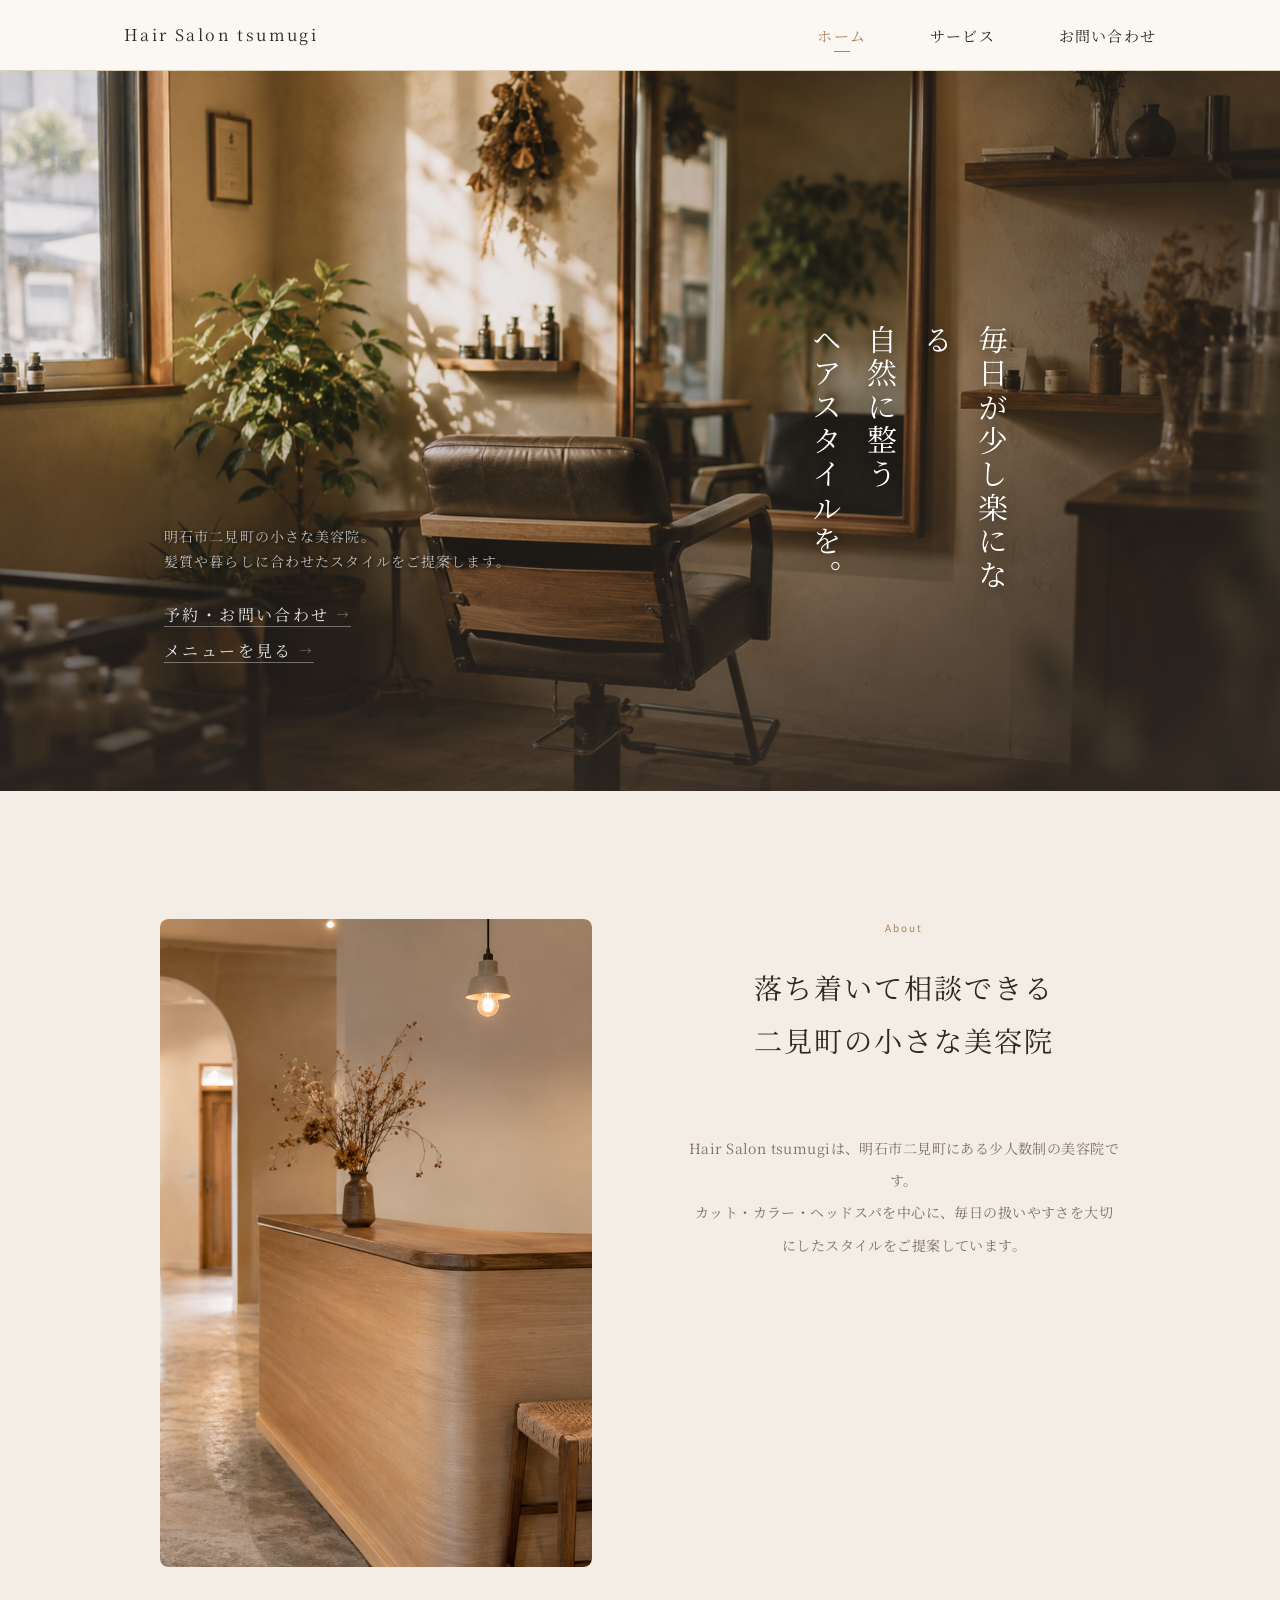
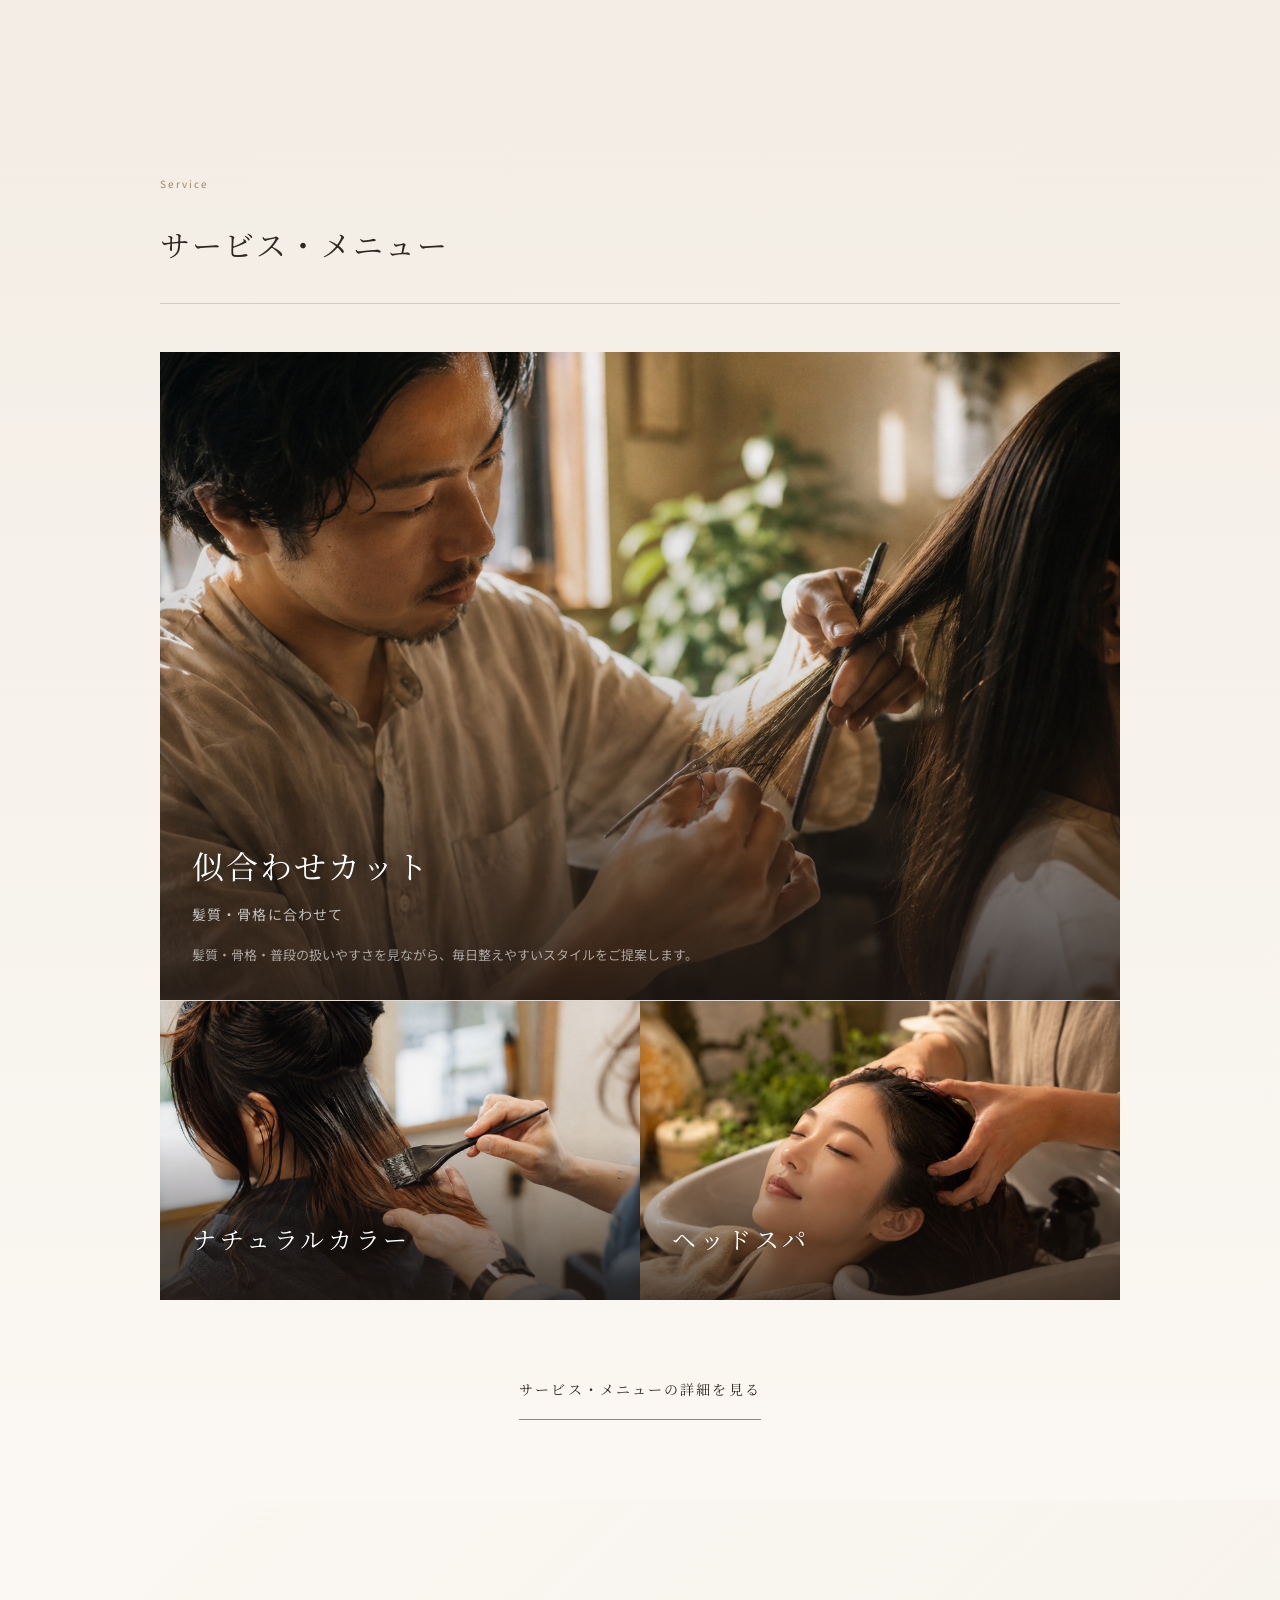
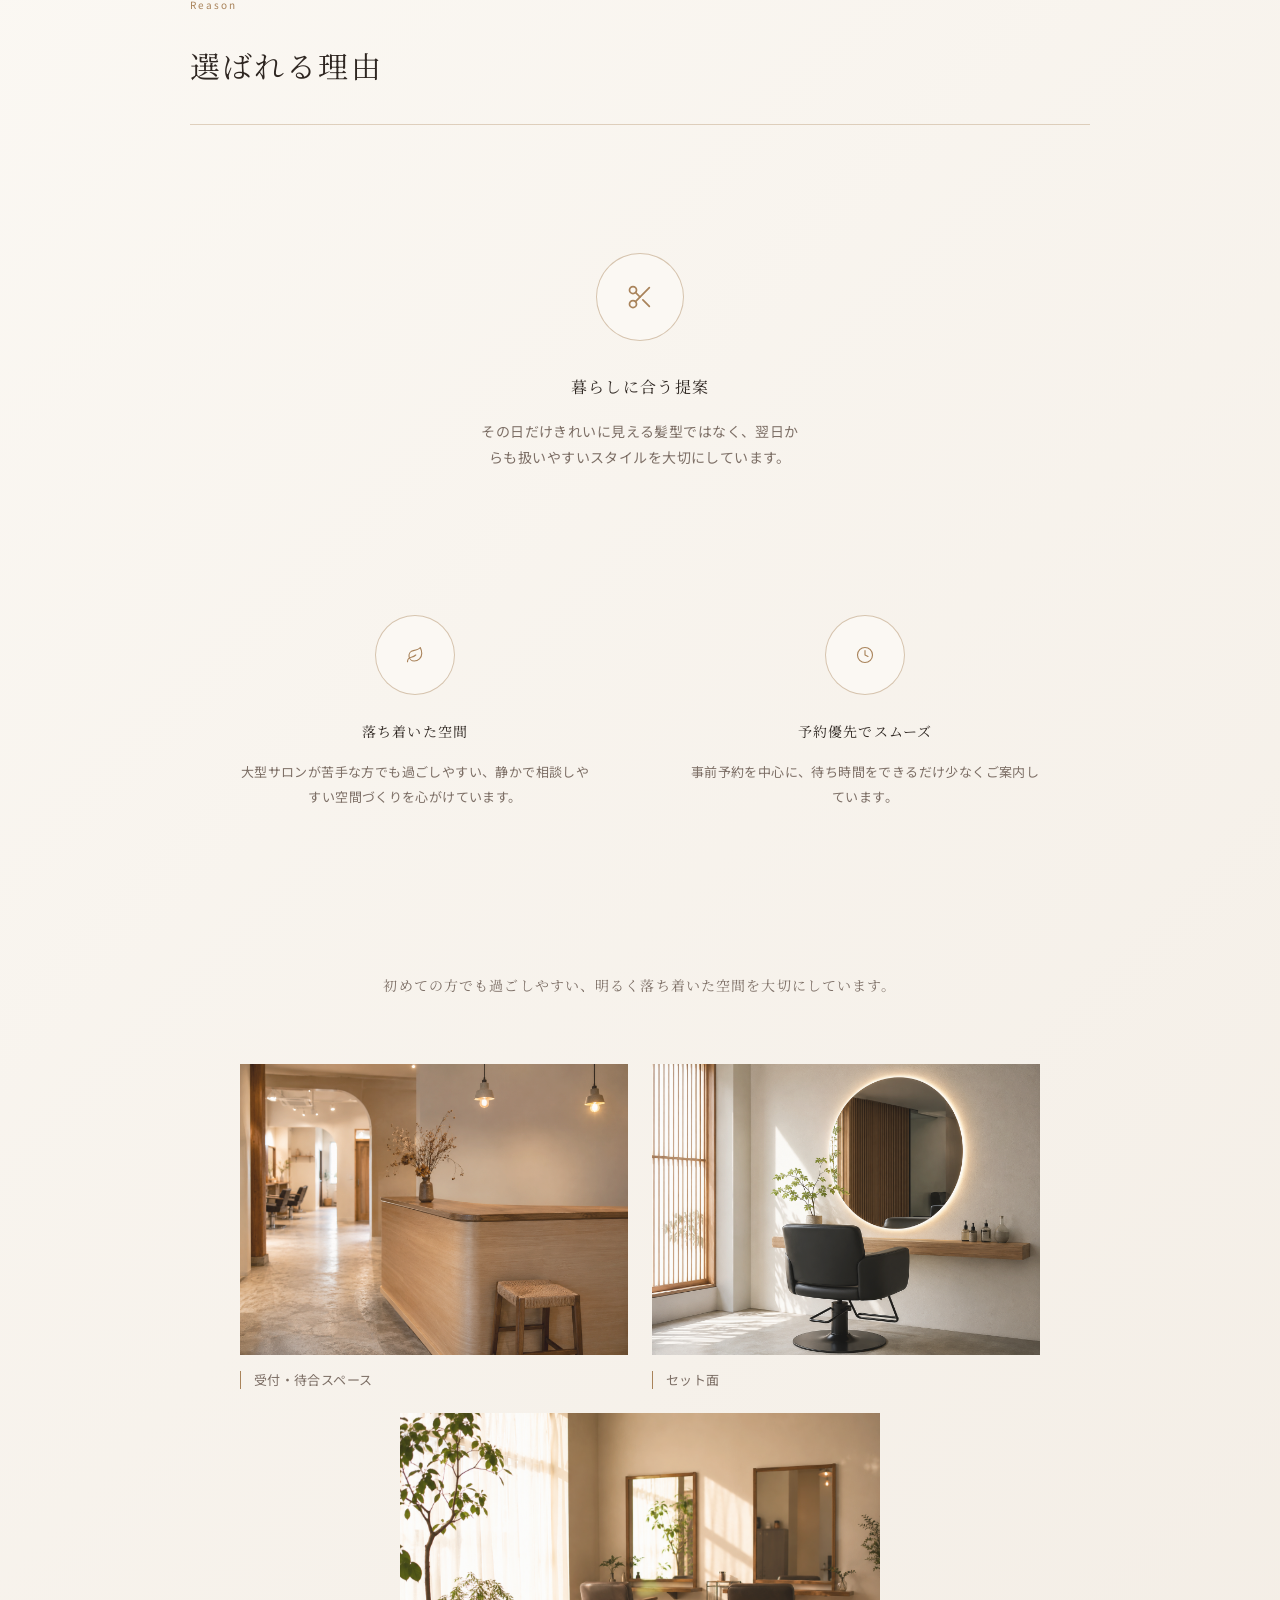
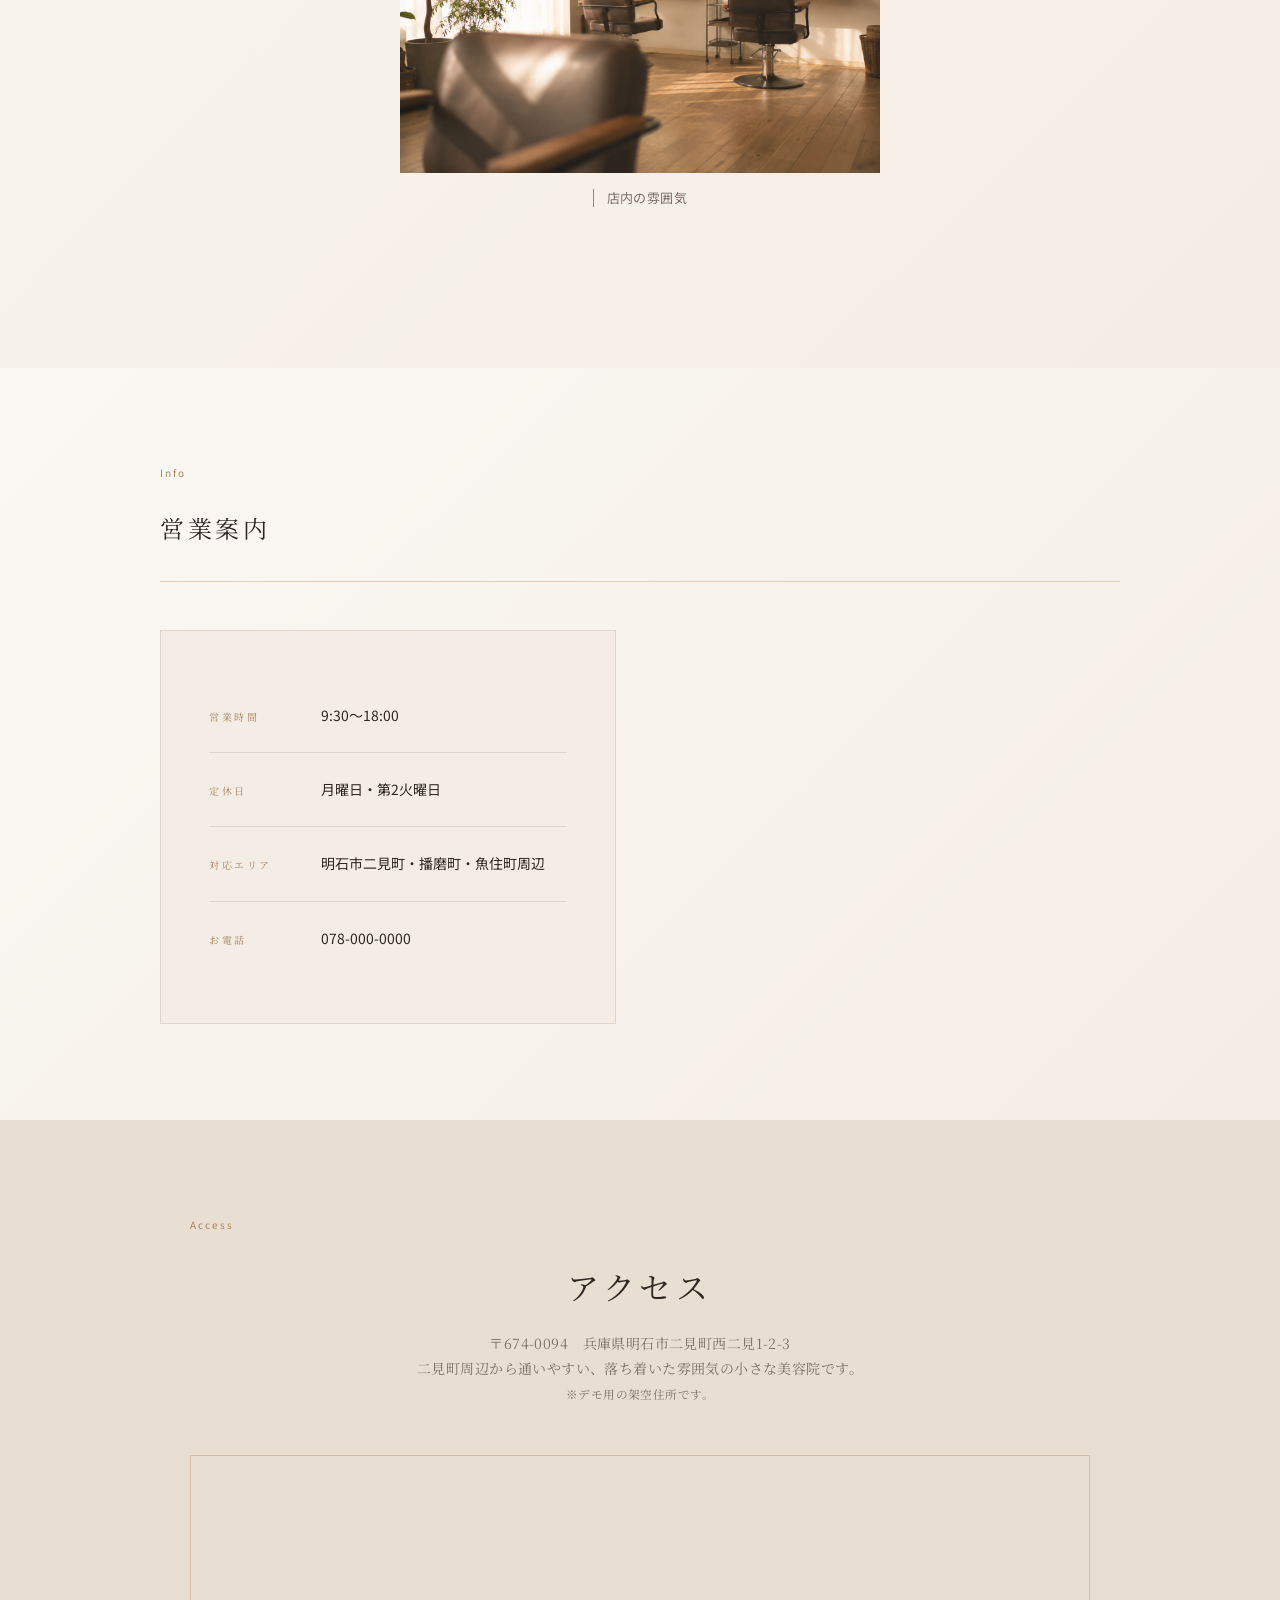
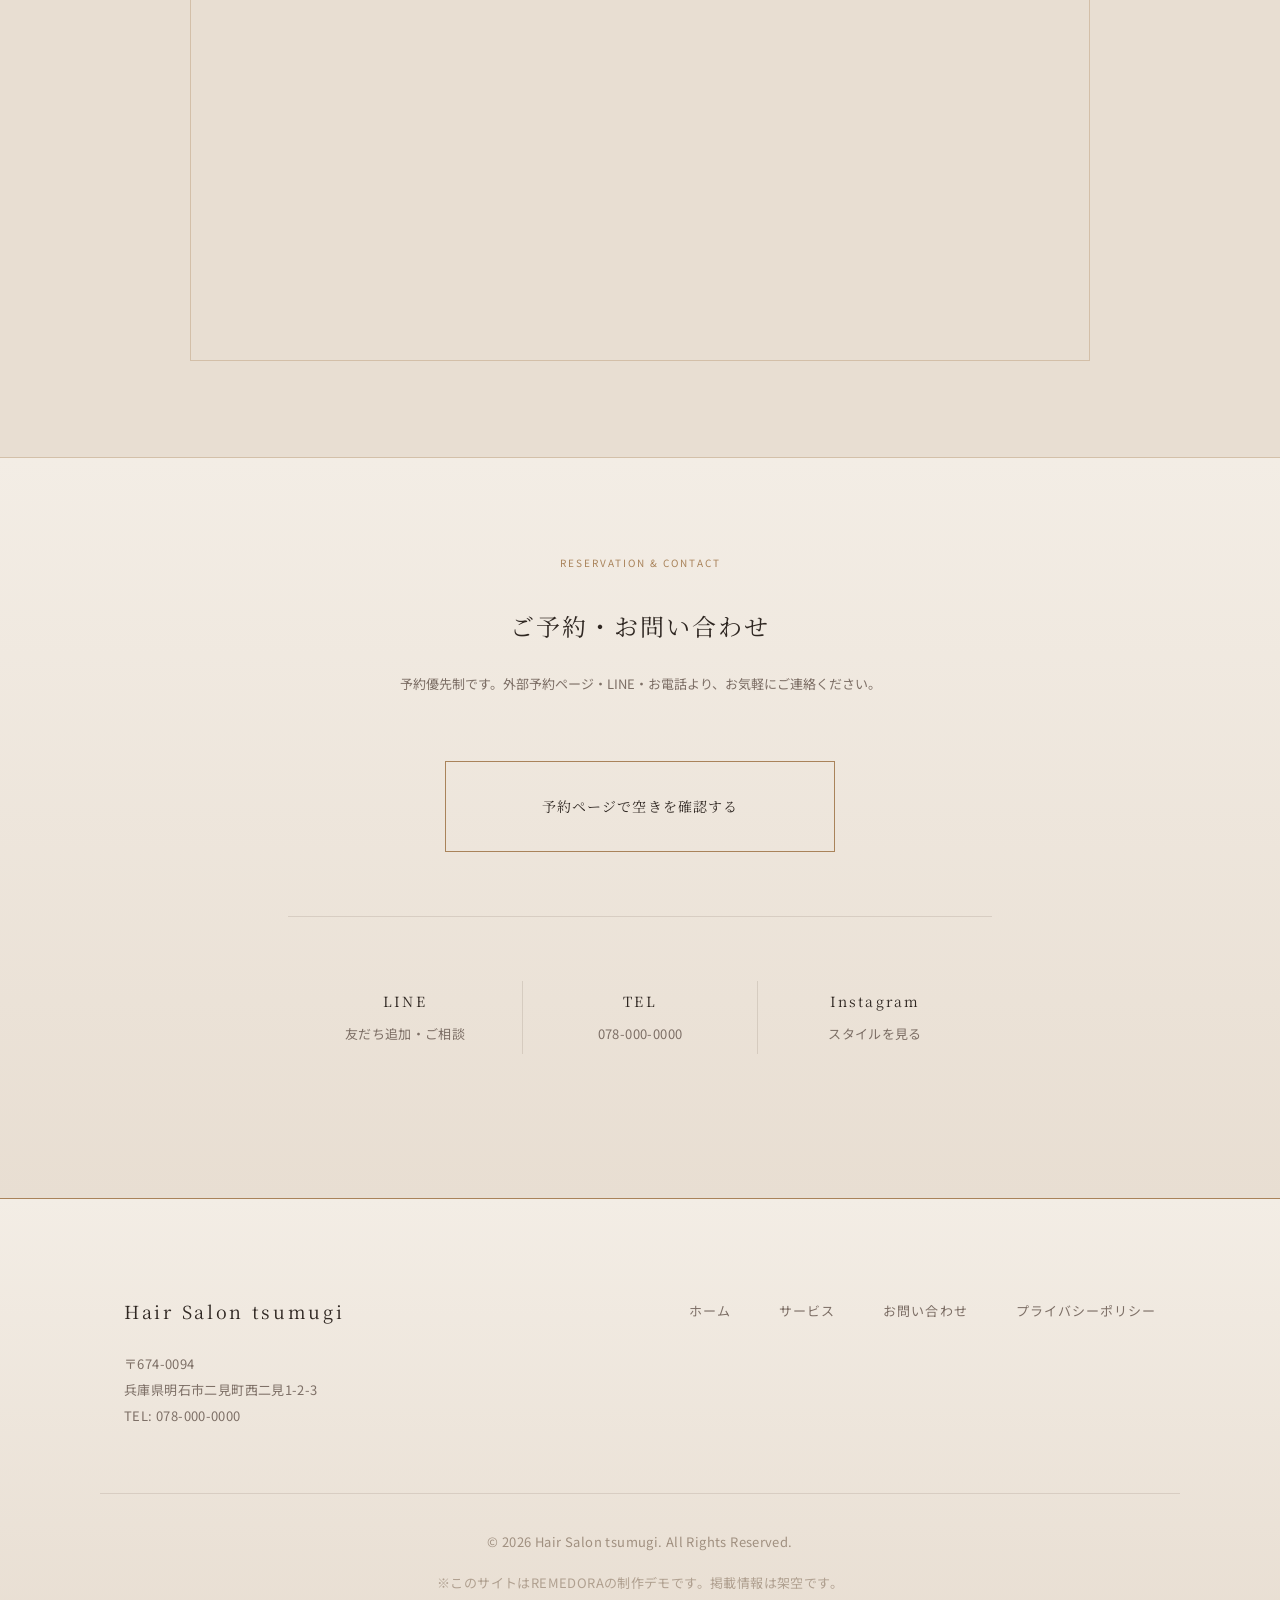
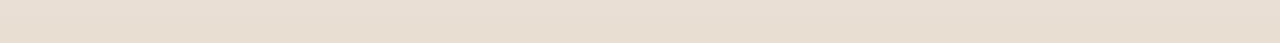
==== commit e67c2edd: "Add files via upload" ====
--- a/index.html
+++ b/index.html
@@ -92,7 +92,7 @@
       <div class="p-home-hero__content">
         <div class="p-home-hero__text-wrap u-reveal">
           <!-- TEMPLATE FIELD: catch_copy -->
-          <h1 class="p-home-hero__title">毎日が少し楽になる、<br>自然に整うヘアスタイルを。</h1>
+          <h1 class="p-home-hero__title">毎日が少し楽になる<br>自然に整う<br>ヘアスタイルを。</h1>
           <!-- TEMPLATE FIELD: hero_sub -->
           <p class="p-home-hero__sub">明石市二見町の小さな美容院。<br>髪質や暮らしに合わせたスタイルをご提案します。</p>
           <div class="p-home-hero__cta">
--- a/assets/css/pages.css
+++ b/assets/css/pages.css
@@ -835,58 +835,7 @@
    TSUMUGI: 視覚的質感向上（ビジュアルポリッシュ）
 ----------------------------------------------- */
 
-/* === Hero: 中央寄せ・大きく・サロンらしく === */
-.site--tsumugi .p-home-hero {
-  align-items: center;
-  min-height: 80vh;
-}
-
-.site--tsumugi .p-home-hero__content {
-  text-align: center;
-  padding-block: var(--space-10);
-}
-
-.site--tsumugi .p-home-hero__eyebrow {
-  letter-spacing: var(--letter-spacing-wider);
-  margin-bottom: var(--space-4);
-  font-size: calc(var(--font-size-xs) * 0.9);
-}
-
-.site--tsumugi .p-home-hero__title {
-  font-size: 2.125rem;
-  letter-spacing: 0.04em;
-  line-height: 1.65;
-  margin-bottom: var(--space-4);
-}
-
-.site--tsumugi .p-home-hero__sub {
-  letter-spacing: var(--letter-spacing-base);
-  line-height: 2;
-}
-
-.site--tsumugi .p-home-hero__cta {
-  margin-top: var(--space-8);
-}
-
-/* Hero overlay: センター配置に合わせて均一に */
-.site--tsumugi .p-home-hero__overlay {
-  background: linear-gradient(
-    180deg,
-    rgba(47, 39, 34, 0.18) 0%,
-    rgba(47, 39, 34, 0.60) 50%,
-    rgba(47, 39, 34, 0.82) 100%
-  );
-}
-
-@media (min-width: 48rem) {
-  .site--tsumugi .p-home-hero__title {
-    font-size: 3.25rem;
-    line-height: 1.5;
-  }
-  .site--tsumugi .p-home-hero__sub {
-    font-size: var(--font-size-lg);
-  }
-}
+/* === Hero: 縦書きデザイン用定義は後方の authoritative ブロックにまとめ済み === */
 
 /* === セクションタイトル: 縦ラインの装飾を上に追加 === */
 .site--tsumugi .c-sec-title {
@@ -2042,30 +1991,29 @@
 ======================================== */
 
 /* Hero: 全画面 */
+/* SP (default: 375px〜) ---------------------------------------- */
 .site--tsumugi .p-home-hero {
   height: 80vh;
   min-height: 500px;
   align-items: stretch;
 }
 
-/* Overlay: 右と下を重点的に暗く */
 .site--tsumugi .p-home-hero__overlay {
   background:
-    linear-gradient(to left,  rgba(47, 39, 34, 0.44) 0%, transparent 55%),
-    linear-gradient(to top,   rgba(47, 39, 34, 0.80) 0%, rgba(47, 39, 34, 0.06) 65%);
-}
-
-/* Content: hero 全体を覆う絶対配置 */
+    linear-gradient(to left,  rgba(47, 39, 34, 0.50) 0%, transparent 60%),
+    linear-gradient(to top,   rgba(47, 39, 34, 0.82) 0%, rgba(47, 39, 34, 0.06) 60%);
+}
+
 .site--tsumugi .p-home-hero__content {
   position: absolute;
   inset: 0;
   display: block;
   text-align: left;
-  padding: var(--space-6);
-  padding-top: calc(var(--header-height) + var(--space-4));
-}
-
-/* Text wrap: 高さいっぱい、子要素を下揃え */
+  padding: var(--space-5);
+  padding-top: calc(var(--header-height) + var(--space-3));
+}
+
+/* フロー要素（sub・CTA）が縦書きタイトルに被らないよう右側を確保 */
 .site--tsumugi .p-home-hero__text-wrap {
   position: relative;
   height: 100%;
@@ -2074,23 +2022,10 @@
   justify-content: flex-end;
   align-items: flex-start;
   gap: var(--space-2);
-  padding-bottom: var(--space-4);
-}
-
-/* Eyebrow: 左上に固定 */
-.site--tsumugi .p-home-hero__eyebrow {
-  position: absolute;
-  top: 0;
-  left: 0;
-  margin-bottom: 0;
-  font-size: 0.75rem;
-  letter-spacing: var(--letter-spacing-wider);
-  color: rgba(255, 255, 255, 0.58);
-  font-family: var(--font-serif);
-  line-height: var(--line-height-base);
-}
-
-/* Title: 右側に縦書き */
+  padding-bottom: var(--space-5);
+  padding-right: 7rem;
+}
+
 .site--tsumugi .p-home-hero__title {
   writing-mode: vertical-rl;
   text-orientation: mixed;
@@ -2098,45 +2033,43 @@
   right: 0;
   top: 50%;
   transform: translateY(-50%);
-  font-size: 1.375rem;
-  line-height: 1.85;
-  letter-spacing: 0.12em;
-  max-height: 62vh;
+  /* 3列 × 列幅(font-size × line-height) ≈ 3 × 30px = 90px ≈ 5.6rem */
+  font-size: 1.0625rem;
+  line-height: 1.75;
+  letter-spacing: 0.1em;
+  max-height: 56vh;
   margin-bottom: 0;
   color: var(--color-white);
   font-family: var(--font-serif);
-  text-shadow: 0 1px 12px rgba(0, 0, 0, 0.45);
-}
-
-/* Sub: 下部左側のフレックスアイテム */
+  text-shadow: 0 1px 14px rgba(0, 0, 0, 0.55);
+}
+
 .site--tsumugi .p-home-hero__sub {
   position: static;
-  font-size: var(--font-size-xs);
+  font-size: 0.6875rem;
   letter-spacing: var(--letter-spacing-base);
-  color: rgba(255, 255, 255, 0.68);
-  line-height: var(--line-height-base);
+  color: rgba(255, 255, 255, 0.70);
+  line-height: 1.75;
   margin-bottom: 0;
 }
 
-/* CTA: sub の直下、左揃え縦並び */
 .site--tsumugi .p-home-hero__cta {
   position: static;
   display: flex;
   flex-direction: column;
   align-items: flex-start;
   gap: var(--space-2);
-  margin-top: var(--space-1);
+  margin-top: var(--space-2);
   width: auto;
 }
 
-/* テキストリンク型 CTA */
 .site--tsumugi .p-home-hero__link {
   display: inline-flex;
   align-items: center;
   gap: 0.45rem;
   color: rgba(255, 255, 255, 0.88);
   font-family: var(--font-serif);
-  font-size: var(--font-size-sm);
+  font-size: var(--font-size-xs);
   letter-spacing: var(--letter-spacing-wide);
   border-bottom: 1px solid rgba(255, 255, 255, 0.36);
   padding-bottom: 0.2rem;
@@ -2155,19 +2088,27 @@
   opacity: 0.85;
 }
 
-/* Desktop */
+/* PC (min-width: 48rem / 768px〜) ------------------------------ */
 @media (min-width: 48rem) {
   .site--tsumugi .p-home-hero__content {
     padding: var(--space-8);
     padding-top: calc(var(--header-height) + var(--space-6));
   }
+  /* PC: タイトル3列 × 55px ≈ 165px + right余白 */
+  .site--tsumugi .p-home-hero__text-wrap {
+    padding-right: 12rem;
+    padding-bottom: var(--space-8);
+  }
   .site--tsumugi .p-home-hero__title {
-    right: var(--space-4);
+    right: var(--space-6);
     font-size: 1.875rem;
+    line-height: 1.85;
+    letter-spacing: 0.12em;
     max-height: 65vh;
   }
   .site--tsumugi .p-home-hero__sub {
     font-size: var(--font-size-sm);
+    line-height: var(--line-height-base);
   }
   .site--tsumugi .p-home-hero__link {
     font-size: var(--font-size-base);
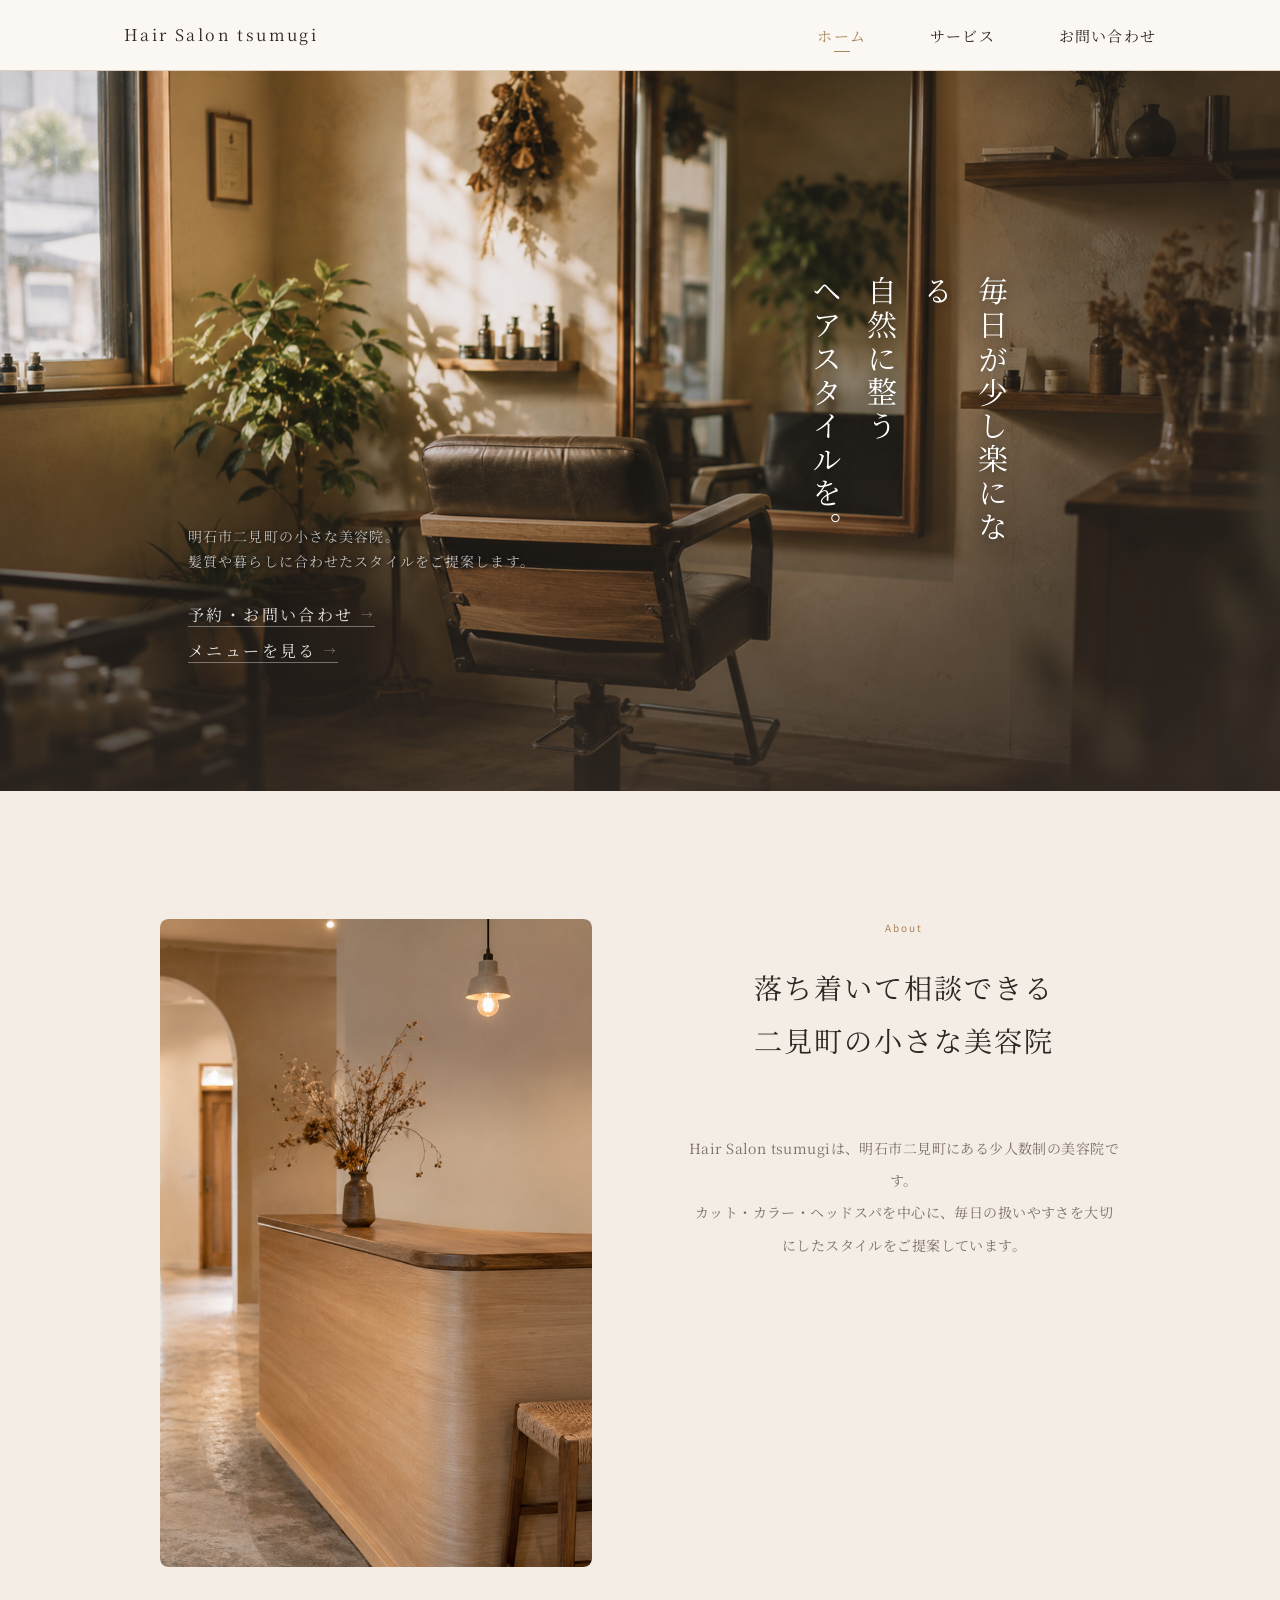
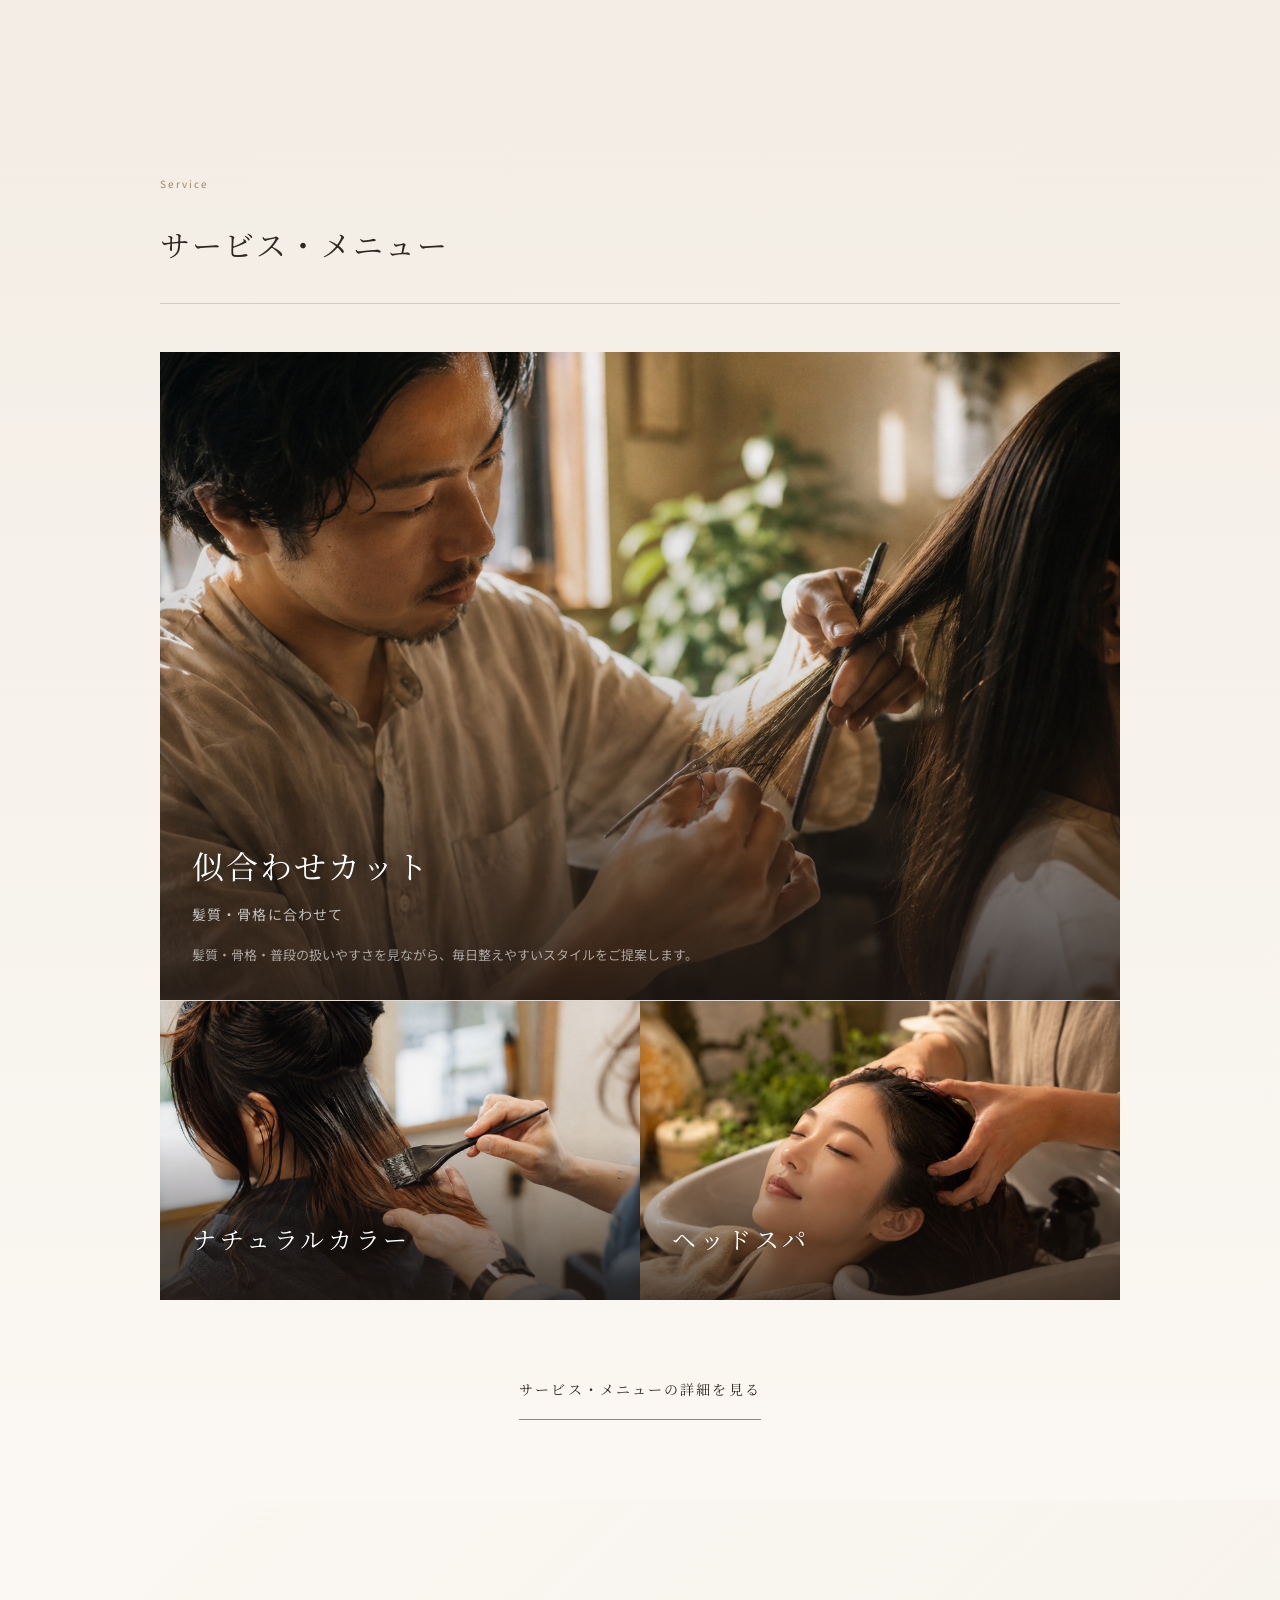
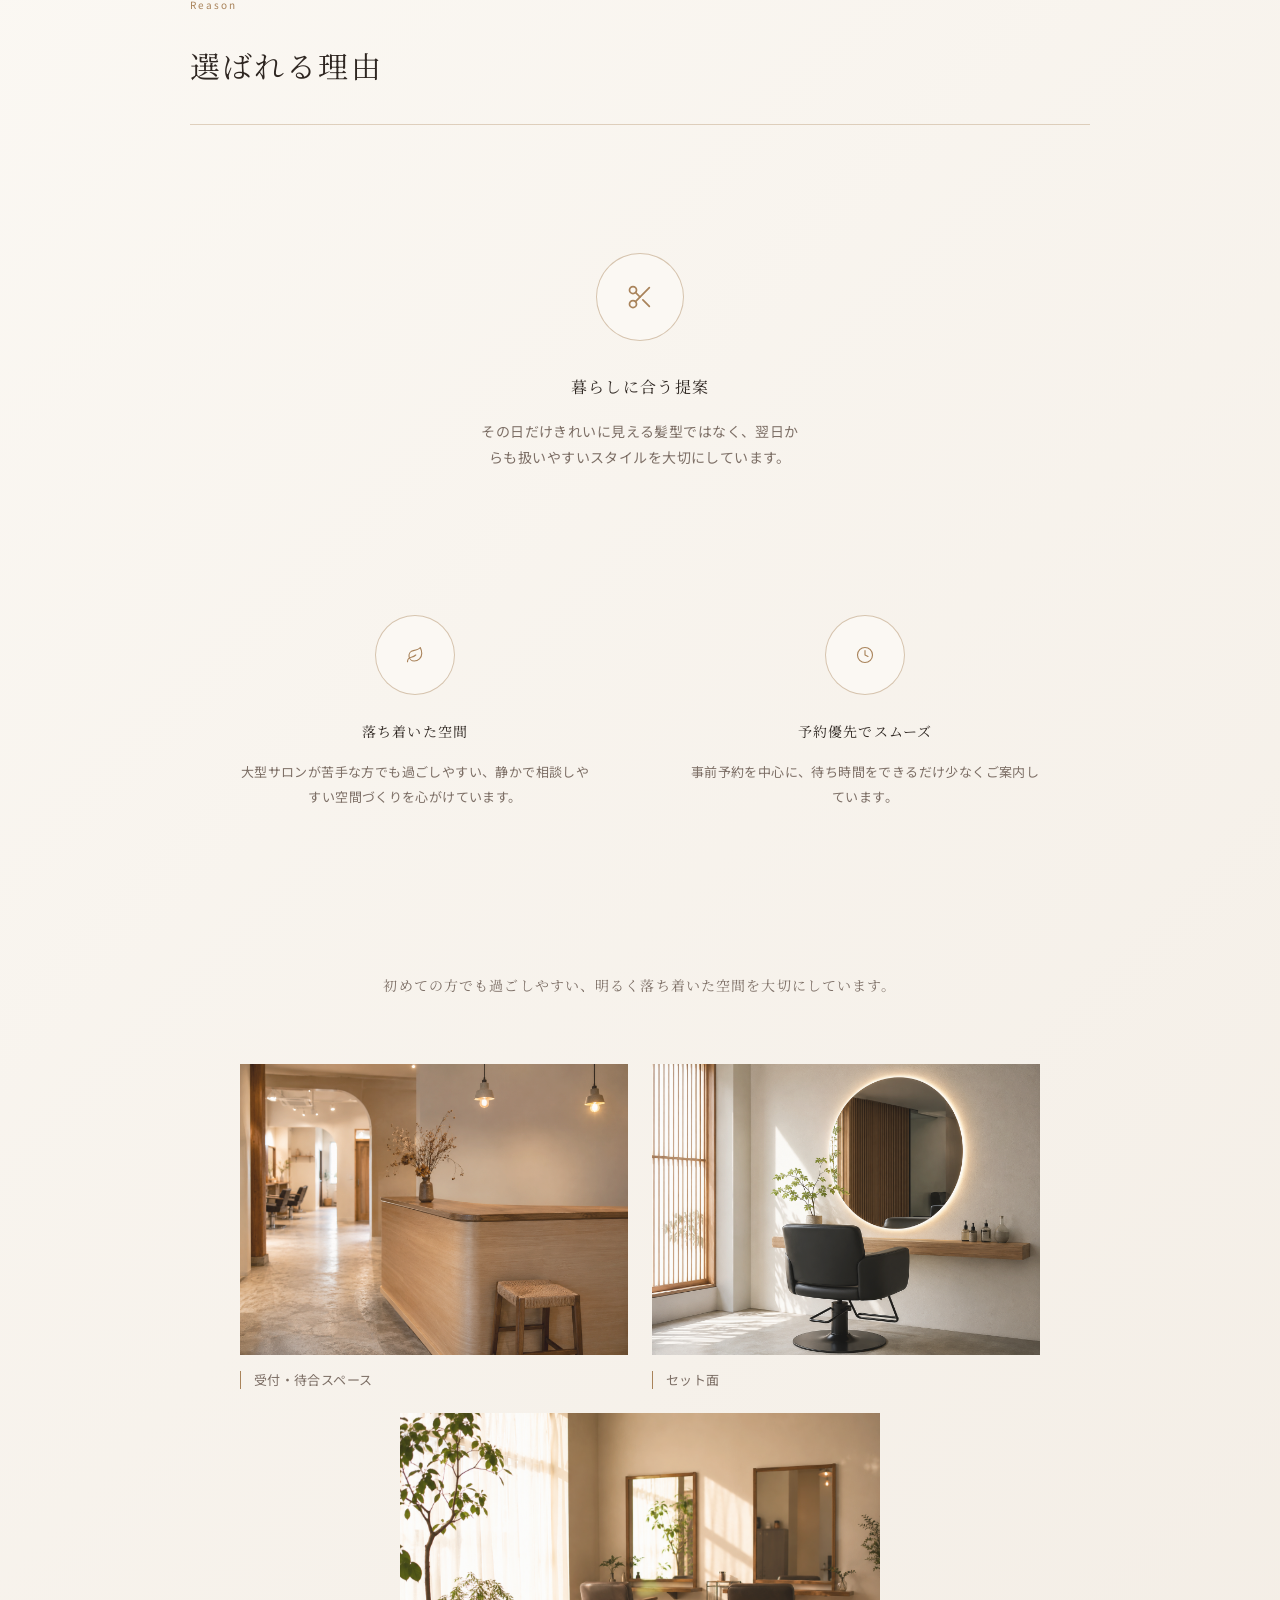
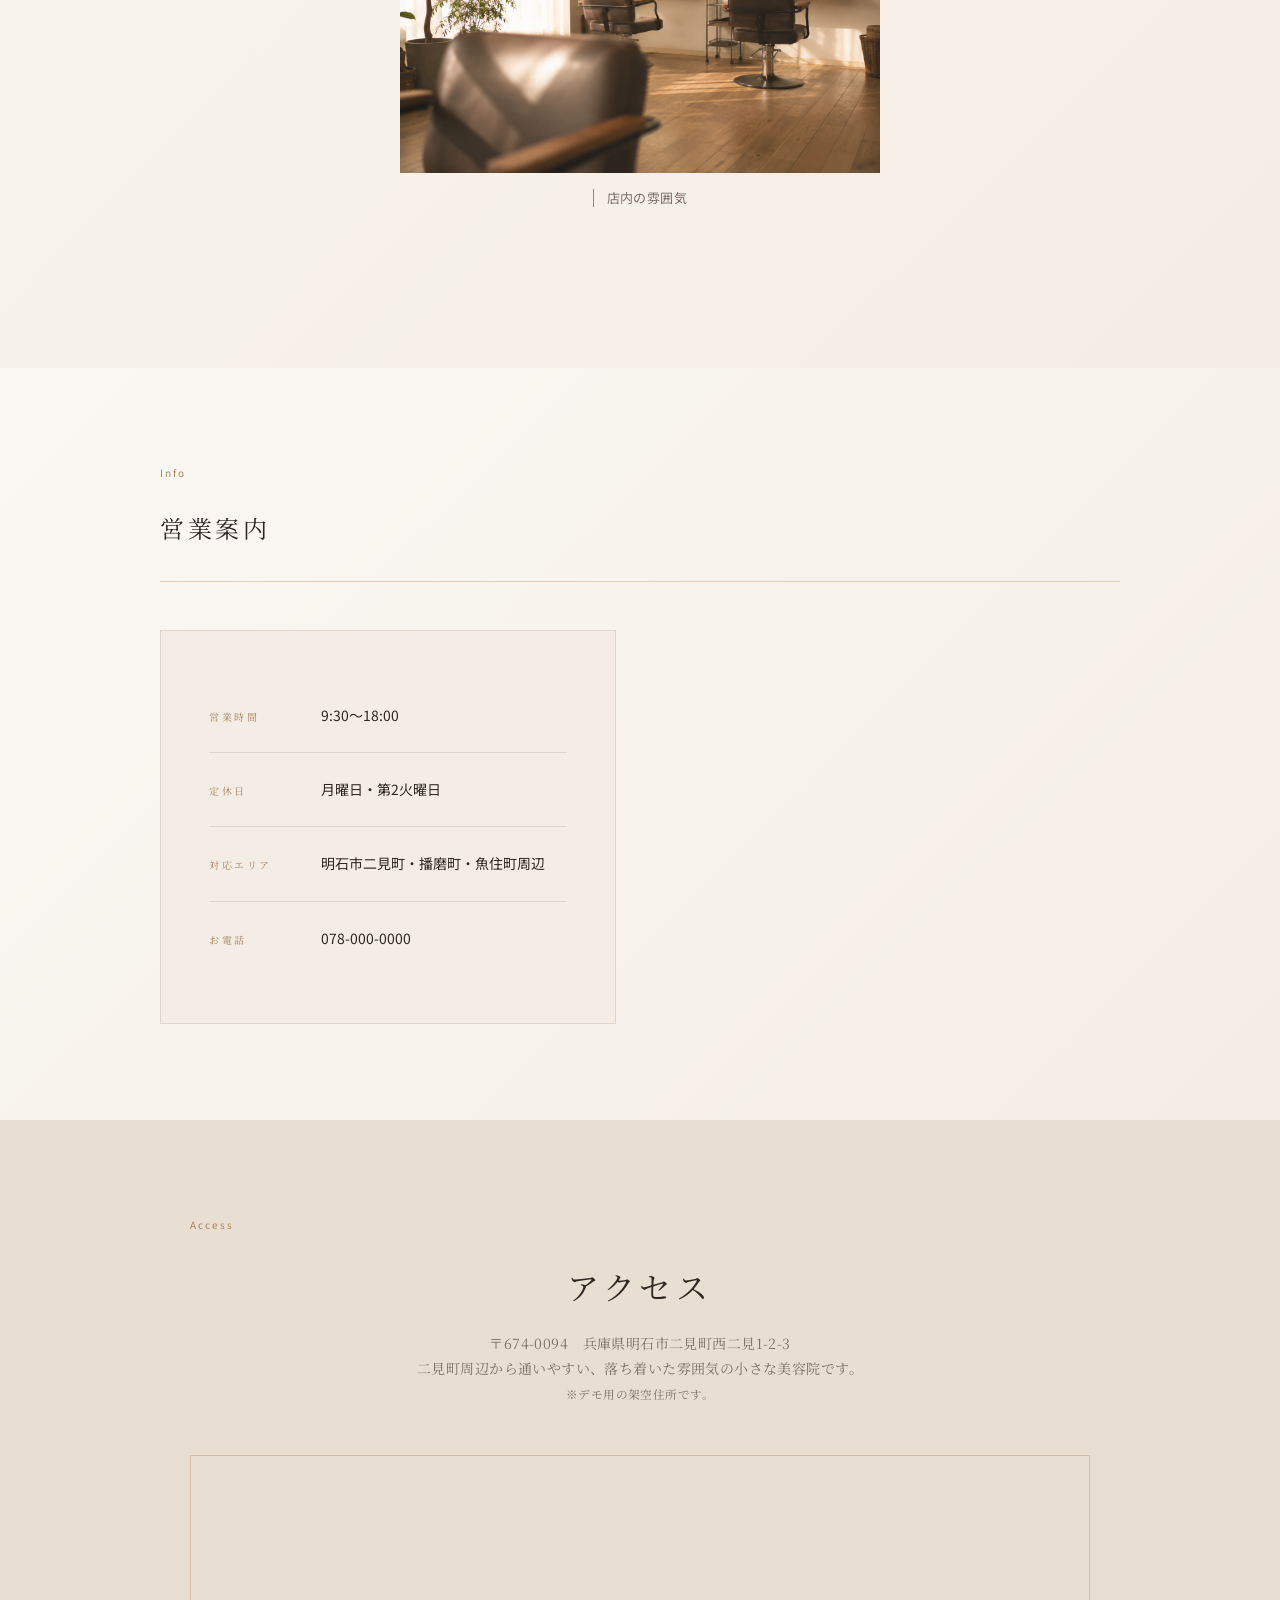
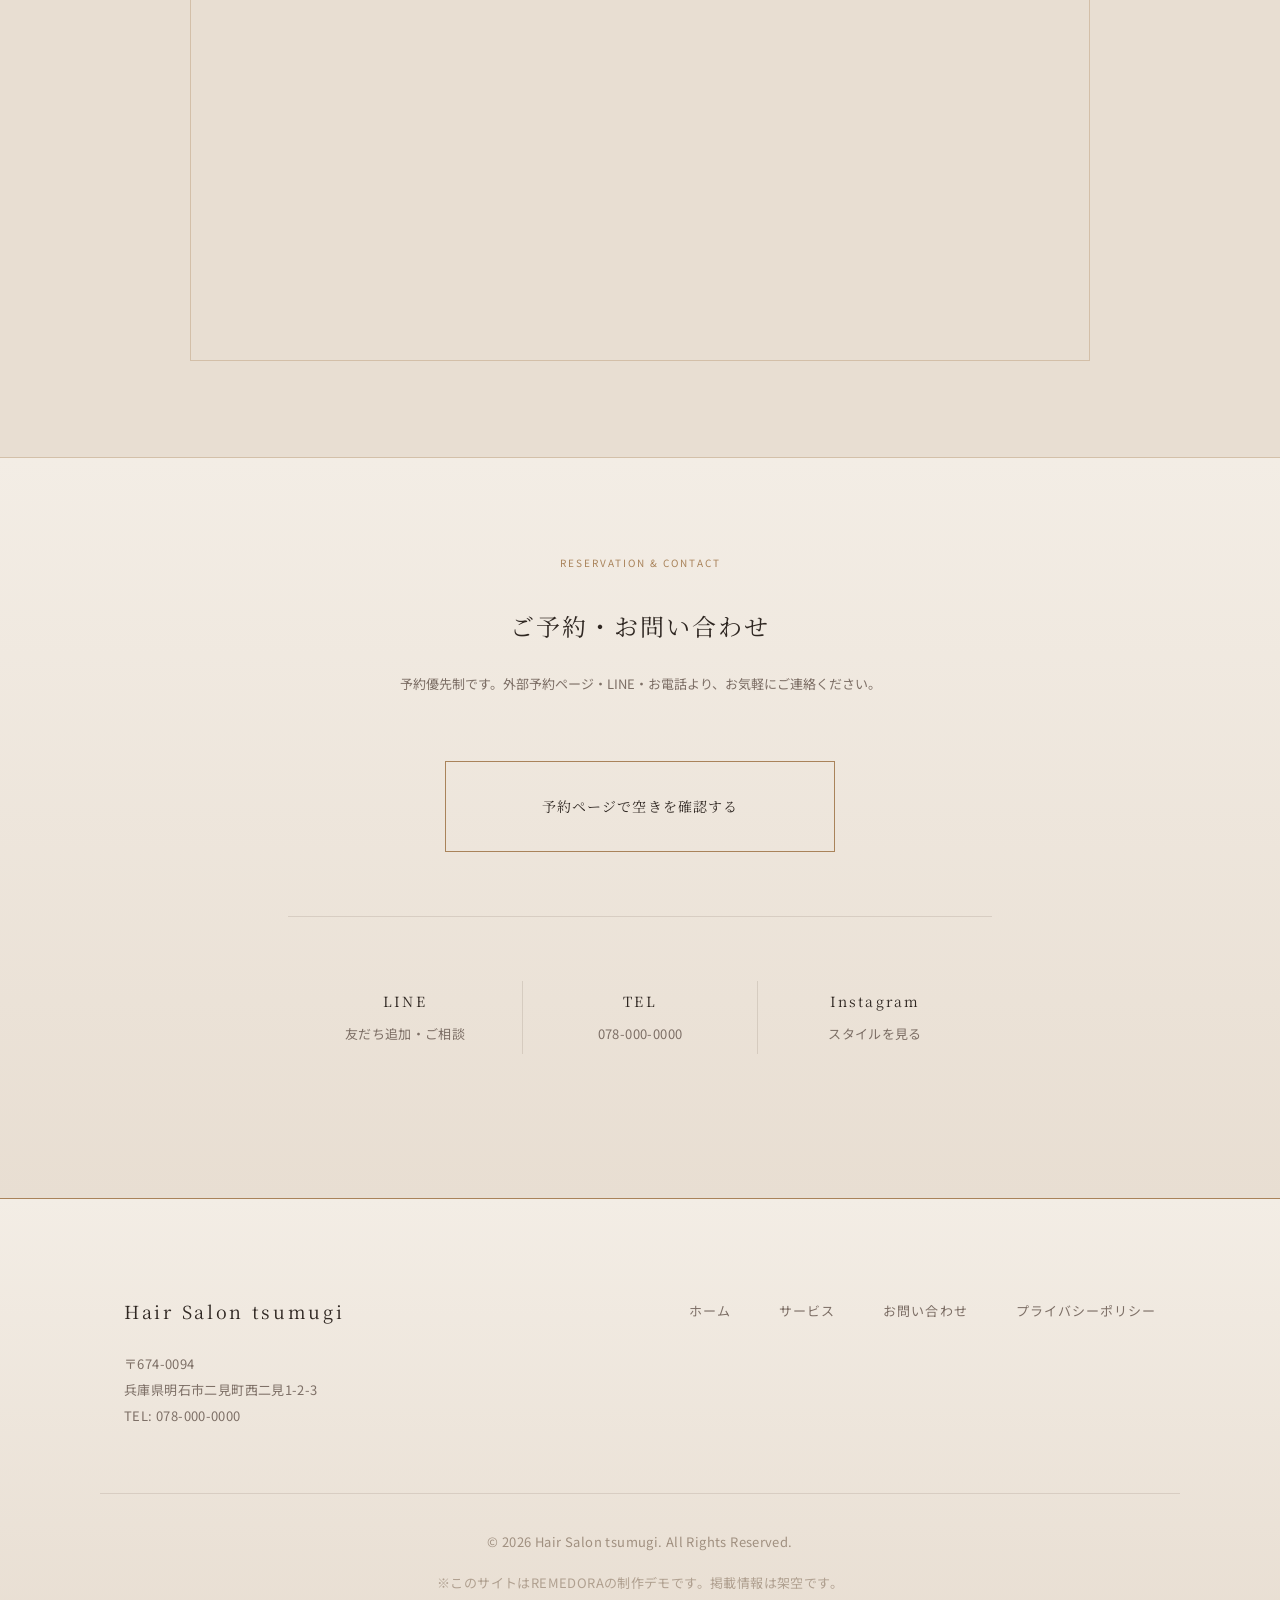
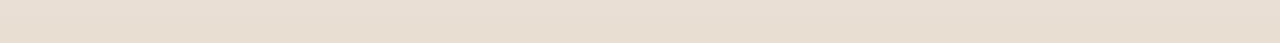
==== commit bc09b98b: "Add files via upload" ====
--- a/index.html
+++ b/index.html
@@ -40,12 +40,14 @@
 <!-- TEMPLATE FIELD: site_id -->
 <body class="site site--tsumugi page page--home">
 
-  <!-- Loader -->
+  <!-- Loader (home のみ) -->
   <div class="c-loader" aria-hidden="true">
     <div class="c-loader__content">
+      <div class="c-loader__accent"></div>
+      <p class="c-loader__kanji">tsumugi</p>
+      <div class="c-loader__line"></div>
       <!-- TEMPLATE FIELD: business_name -->
-      <p class="c-loader__text">Hair Salon tsumugi</p>
-      <div class="c-loader__line"></div>
+      <p class="c-loader__text">Hair Salon</p>
     </div>
   </div>
 
--- a/assets/css/pages.css
+++ b/assets/css/pages.css
@@ -1382,6 +1382,7 @@
   color: var(--color-text-sub);
   line-height: 2;
   flex: 1;
+  padding-inline: var(--space-4);
 }
 @media (max-width: 47.9375rem) {
   .site--tsumugi .c-menu-list {
@@ -2022,8 +2023,9 @@
   justify-content: flex-end;
   align-items: flex-start;
   gap: var(--space-2);
-  padding-bottom: var(--space-5);
+  padding-bottom: var(--space-7);
   padding-right: 7rem;
+  padding-left: var(--space-3);
 }
 
 .site--tsumugi .p-home-hero__title {
@@ -2031,7 +2033,7 @@
   text-orientation: mixed;
   position: absolute;
   right: 0;
-  top: 50%;
+  top: 44%;
   transform: translateY(-50%);
   /* 3列 × 列幅(font-size × line-height) ≈ 3 × 30px = 90px ≈ 5.6rem */
   font-size: 1.0625rem;
@@ -2736,6 +2738,7 @@
   .site--tsumugi .c-menu-item__desc {
     font-size: var(--font-size-xs);
     line-height: 2;
+    padding-inline: var(--space-4);
   }
 }
 
@@ -3469,19 +3472,65 @@
   }
 }
 
+/* ================================================================
+   LOADER: tsumugi ホーム専用デザイン
+   ・漢字「紬」ゴールドグロウ + 2重展開リング
+   ・service / contact は .c-loader 要素を HTML から削除済み
+================================================================ */
+
 /* ----------------------------------------------------------------
-   LOADER: 表示時間を延長
-   ・テキスト・ラインのアニメーションをゆっくりに
-   ・is-loaded 付与後も 1.2s 待ってから 1.5s かけてフェードアウト
+   LOADER: tsumugi — ライト背景・ラグジュアリー標準設計（home のみ）
+   調査ベース: 白/クリーム背景 + serif wordmark + 細い gold line
+   easing: cubic-bezier(0.16,1,0.3,1) = 素早く来てゆっくり止まる
 ---------------------------------------------------------------- */
+.site--tsumugi .c-loader {
+  background: var(--color-bg);
+}
+.site--tsumugi .c-loader__content {
+  display: flex;
+  flex-direction: column;
+  align-items: center;
+  gap: var(--space-6);
+}
+/* 上部アクセントライン */
+.site--tsumugi .c-loader__accent {
+  width: 0;
+  height: 1px;
+  background-color: var(--color-primary);
+  opacity: 0;
+  animation: loader-line-grow 0.9s cubic-bezier(0, 0, 0.2, 1) 0.1s forwards;
+}
+/* wordmark "tsumugi" */
+.site--tsumugi .c-loader__kanji {
+  font-family: var(--font-serif);
+  font-size: clamp(1.25rem, 4vw, 1.875rem);
+  font-weight: normal;
+  line-height: 1;
+  margin: 0;
+  letter-spacing: 0.35em;
+  color: var(--color-text);
+  opacity: 0;
+  animation: loader-fade-in 1.0s cubic-bezier(0.16, 1, 0.3, 1) 0.3s forwards;
+}
+/* 下部アクセントライン */
+.site--tsumugi .c-loader__line {
+  animation-duration: 0.9s;
+  animation-delay: 0.7s;
+  animation-timing-function: cubic-bezier(0, 0, 0.2, 1);
+}
+/* descriptor text */
 .site--tsumugi .c-loader__text {
-  animation-duration: 2s;
-}
-.site--tsumugi .c-loader__line {
-  animation-duration: 2s;
-  animation-delay: 0.8s;
-}
+  font-size: 0.625rem;
+  letter-spacing: 0.28em;
+  text-transform: uppercase;
+  color: var(--color-text-sub);
+  animation-duration: 0.9s;
+  animation-delay: 1.0s;
+  animation-timing-function: cubic-bezier(0.16, 1, 0.3, 1);
+}
+/* フェードアウト: 全要素が揃って見えてから消える
+   window.load が早く発火しても transition-delay が保護する */
 .site--tsumugi .c-loader.is-loaded {
-  transition-delay: 1.2s;
-  transition-duration: 1.5s;
-}
+  transition-delay: 1.8s;
+  transition-duration: 0.7s;
+}
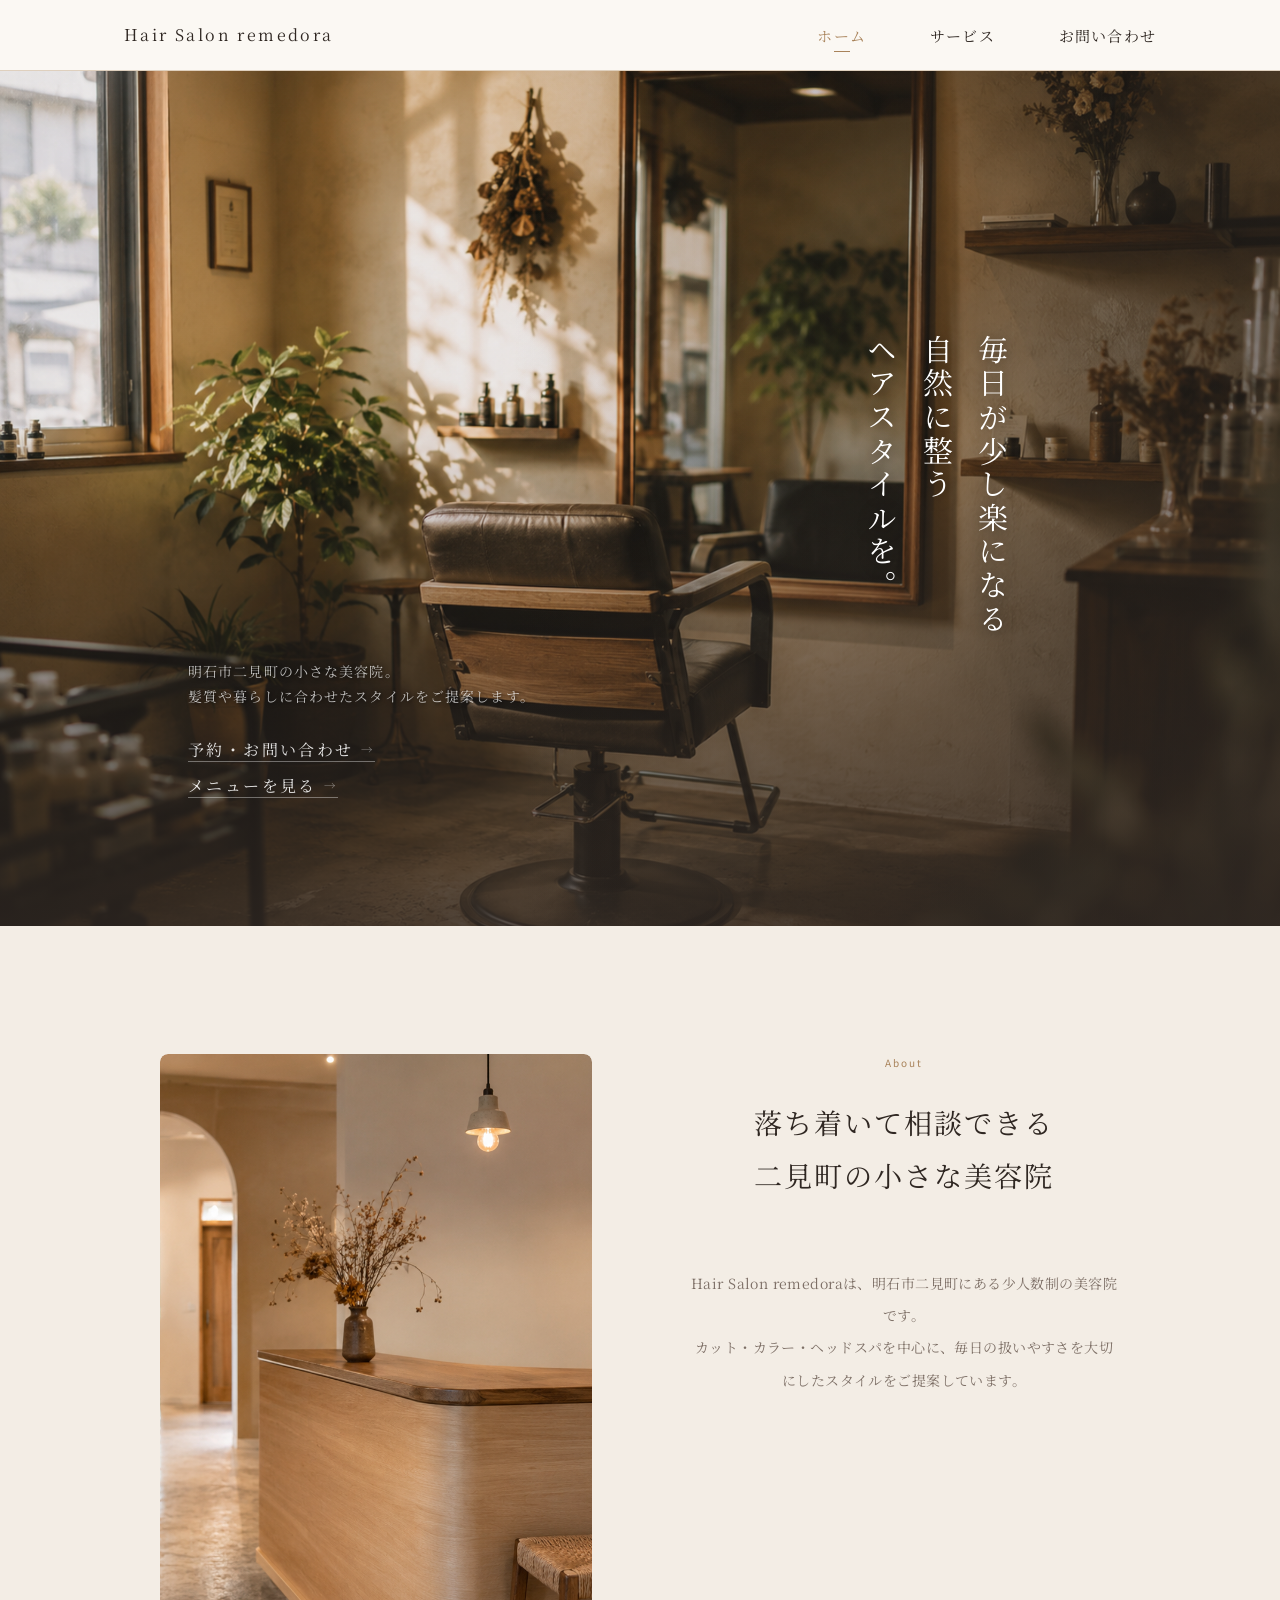
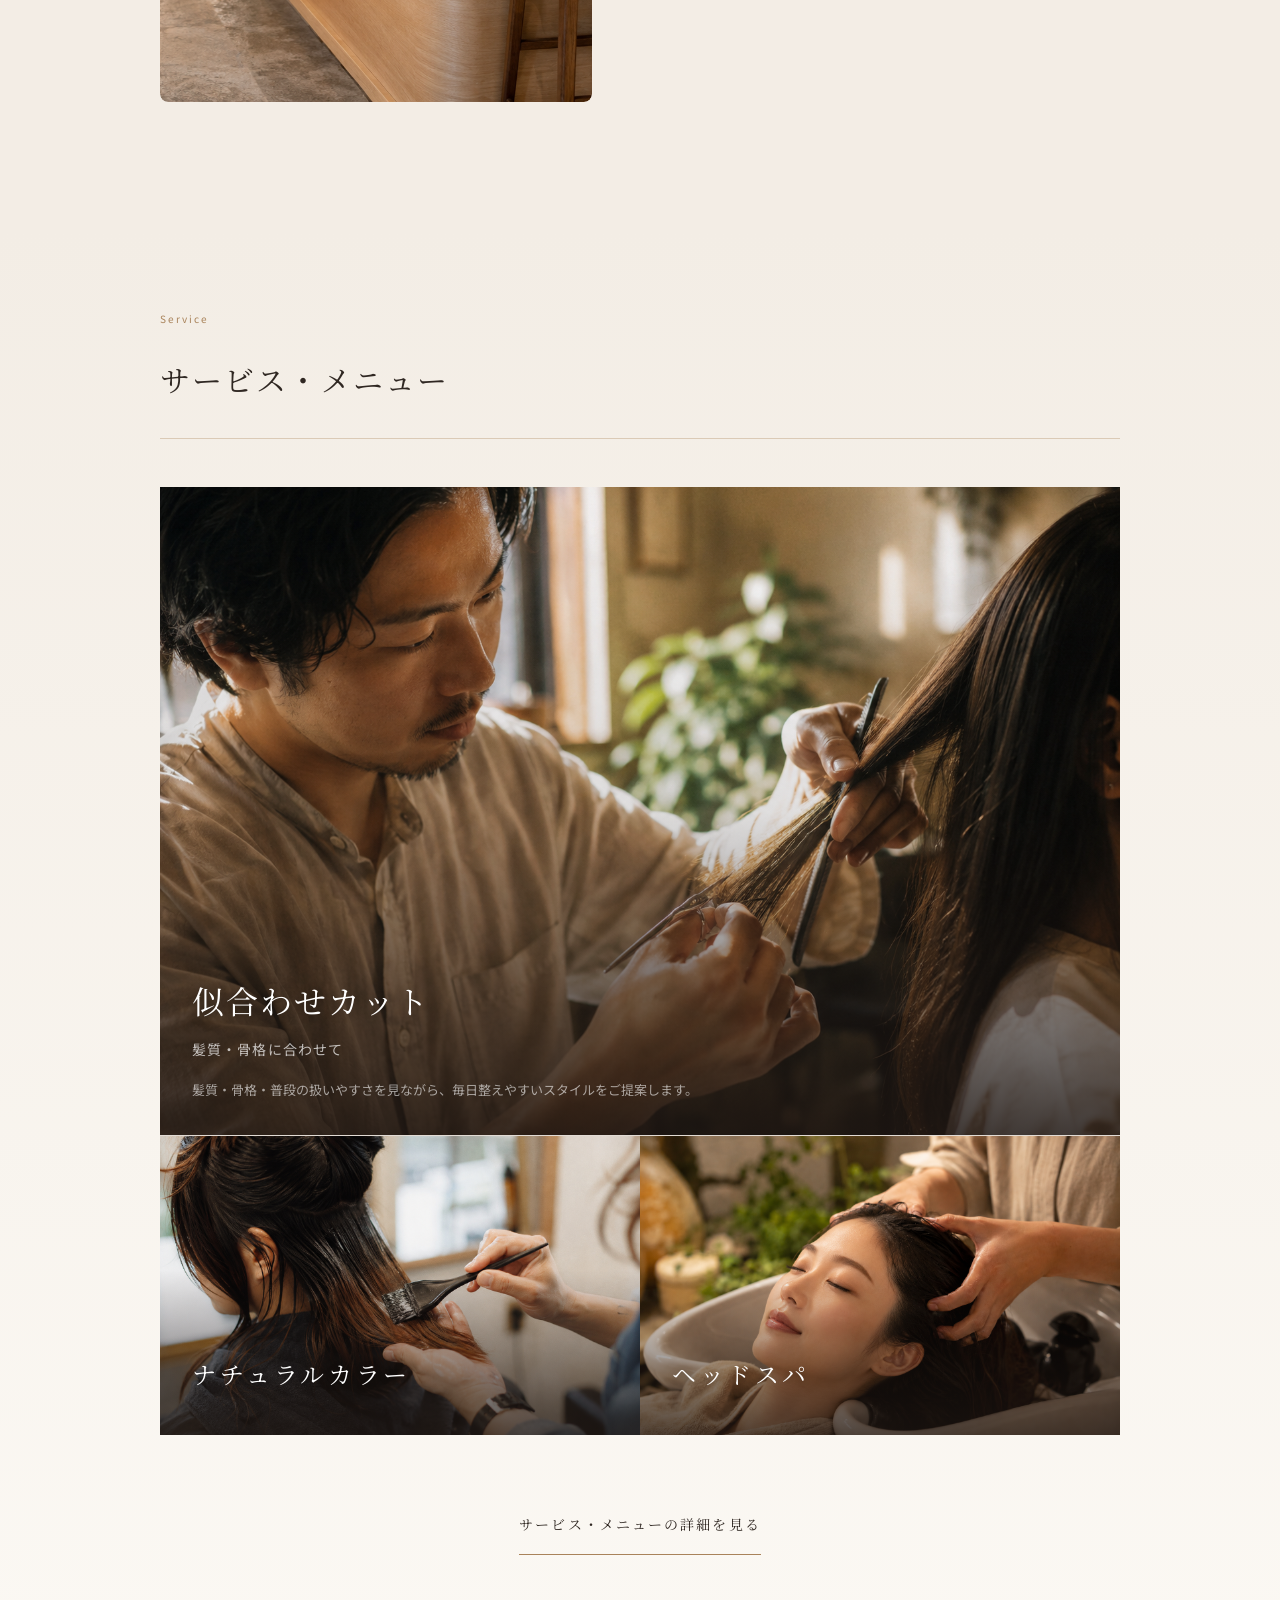
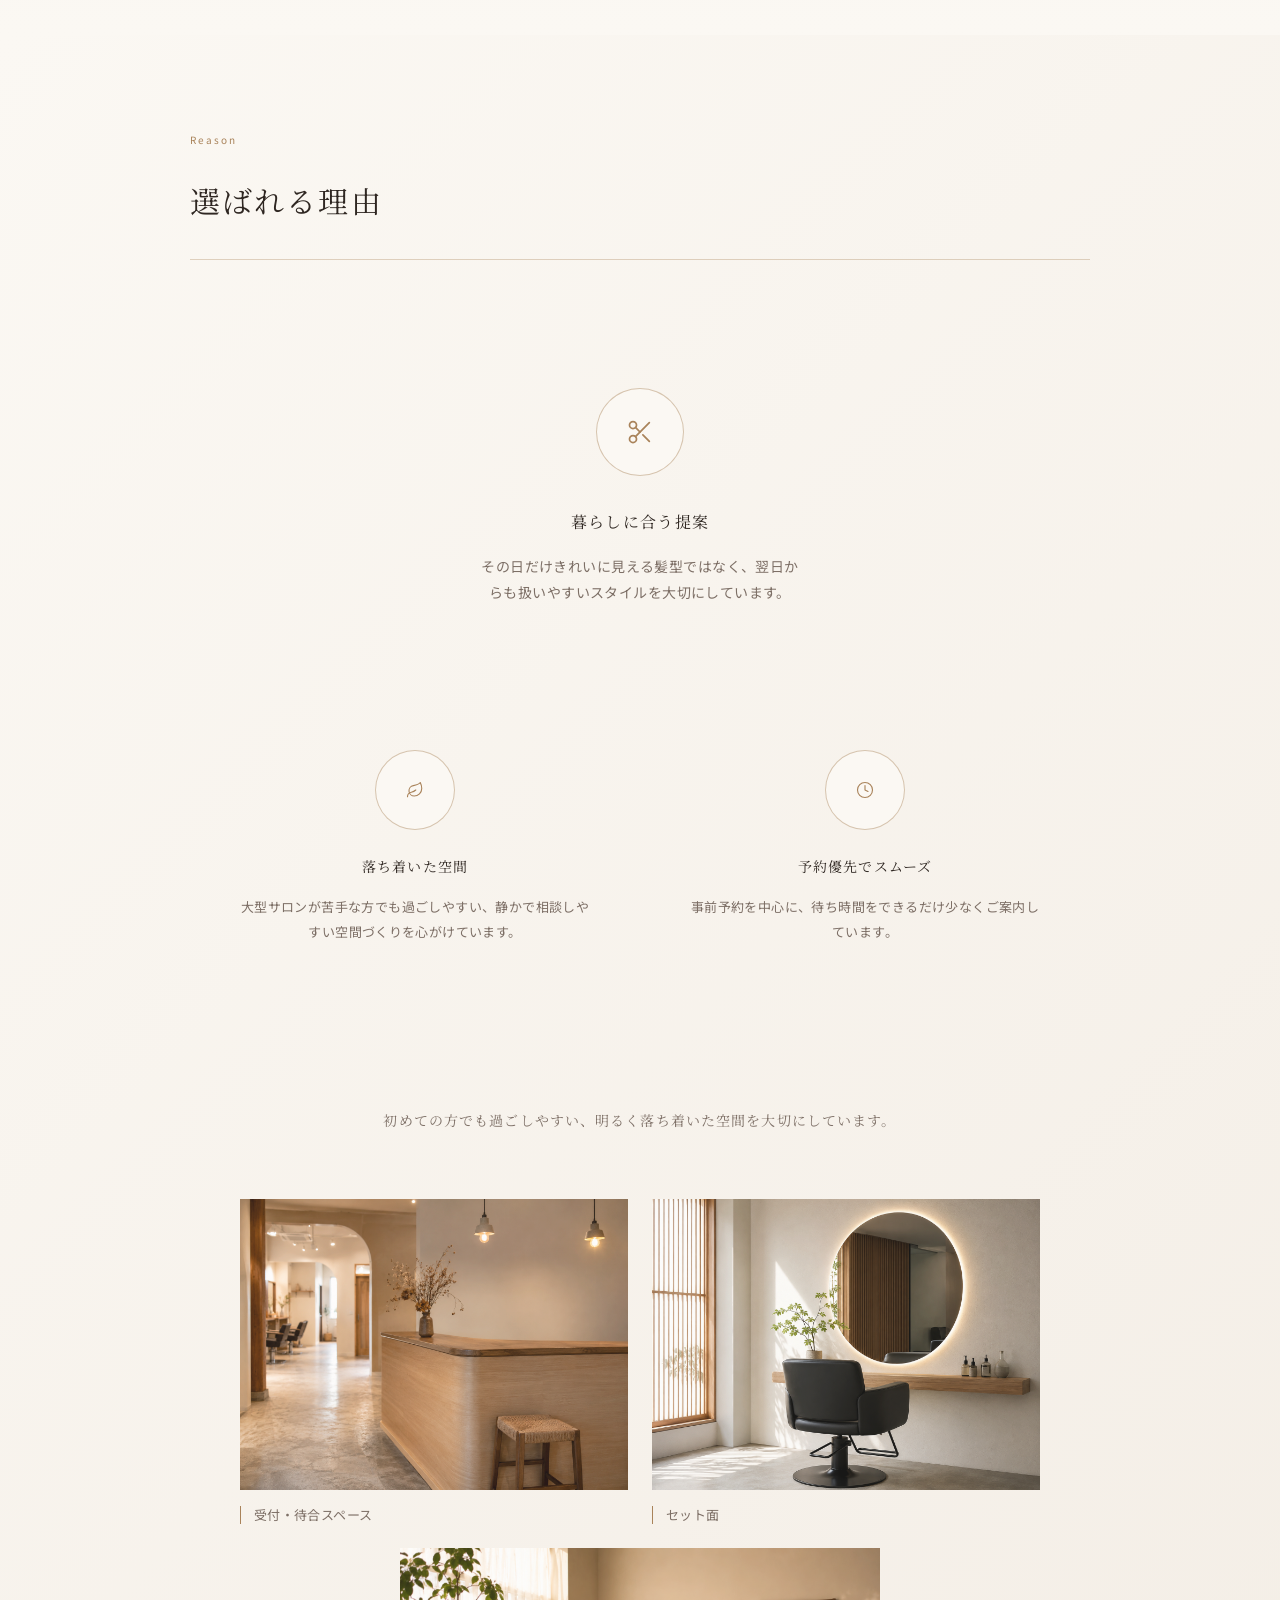
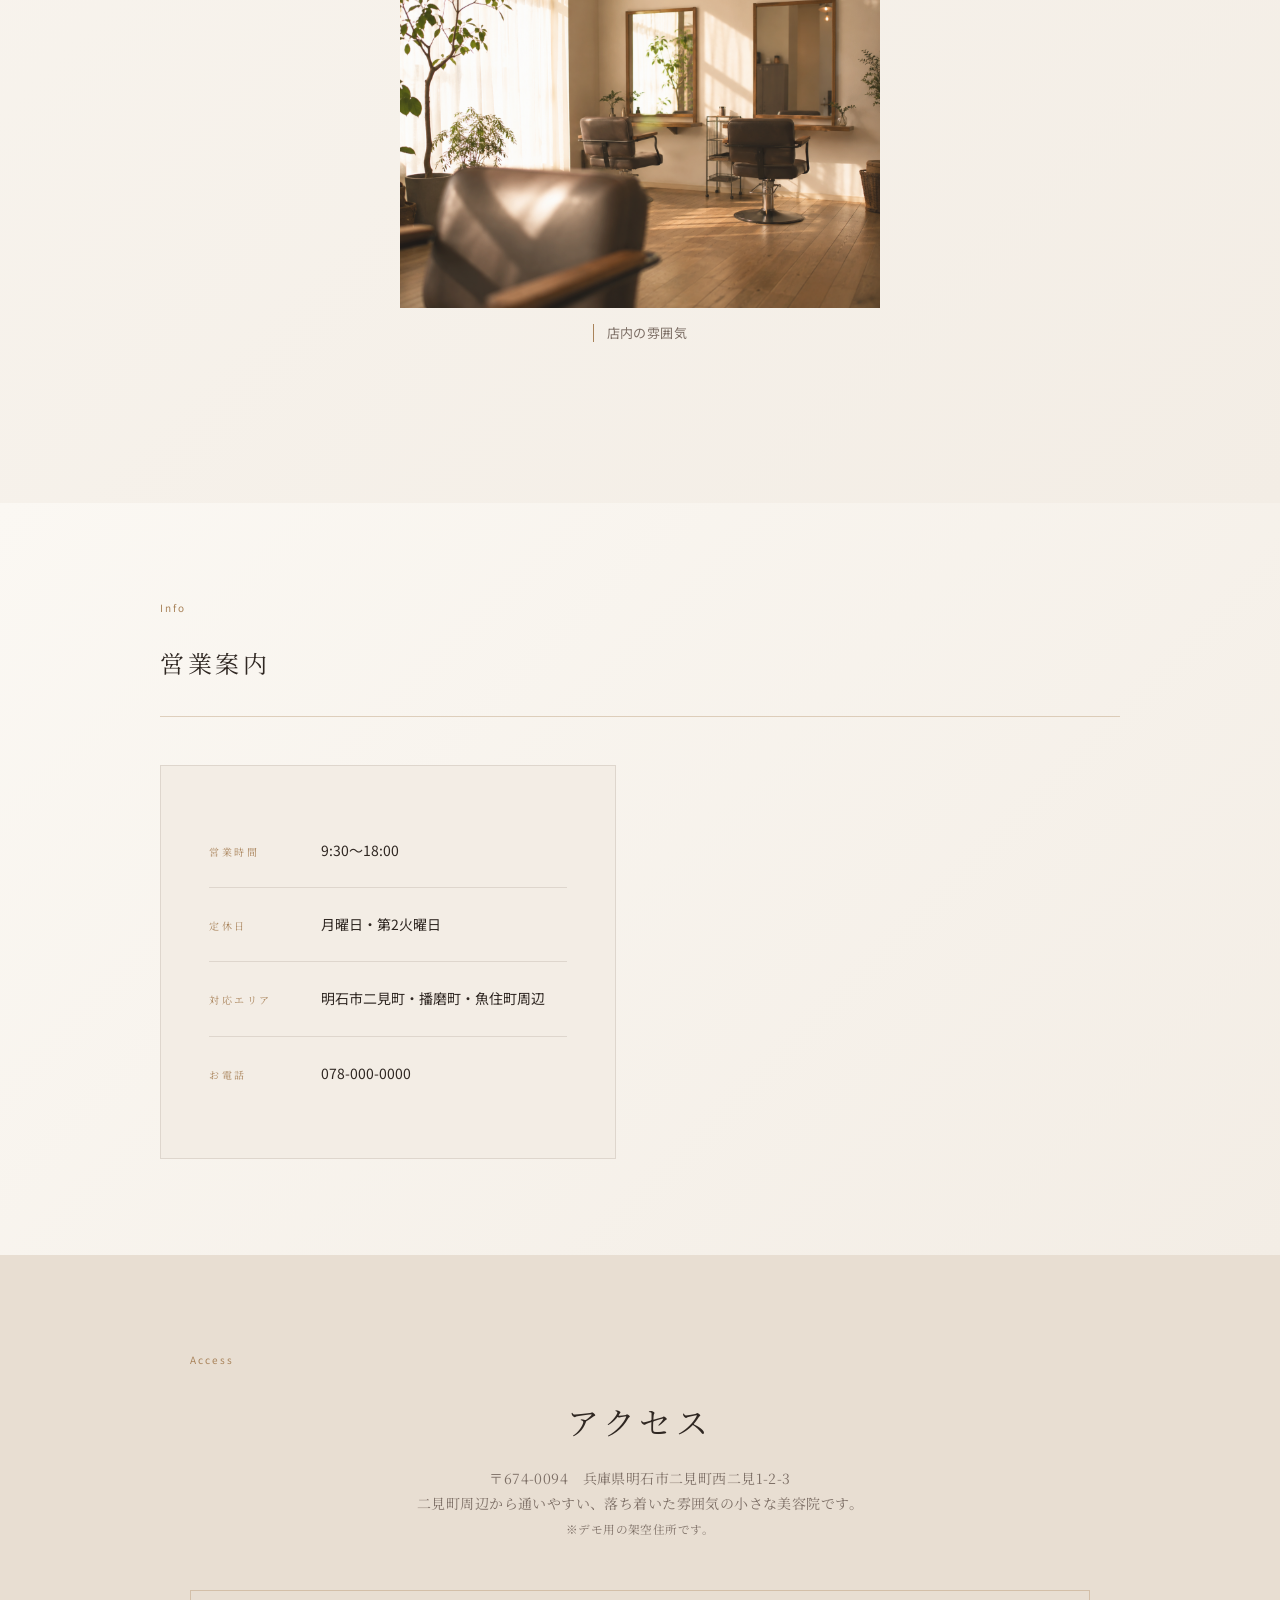
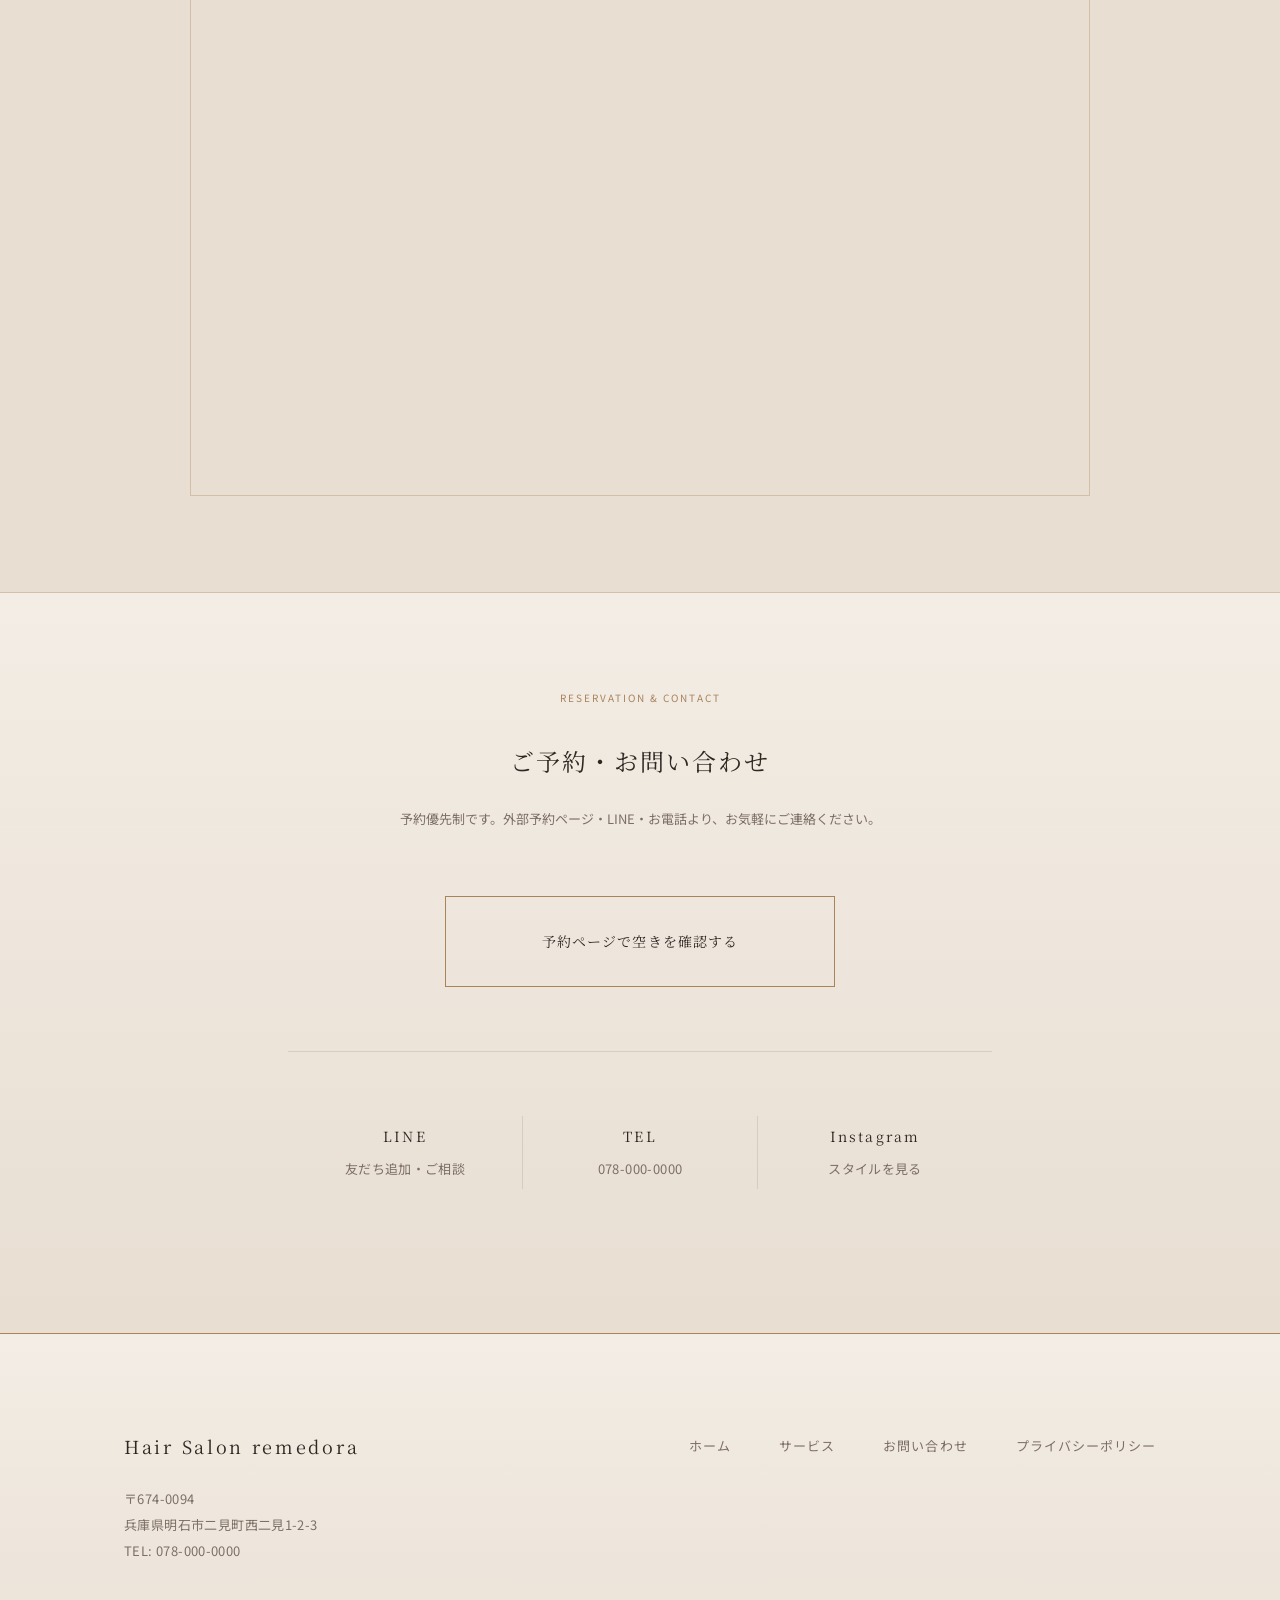
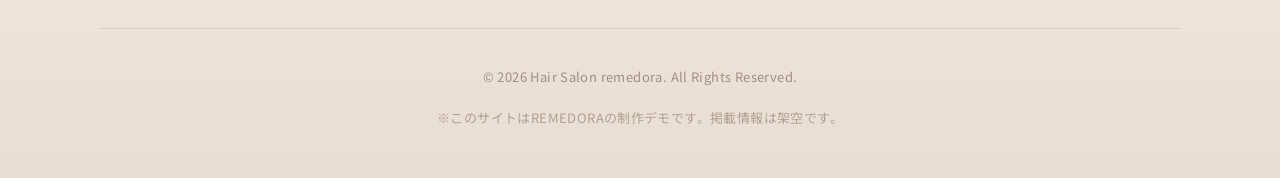
==== commit b38b4071: "Add files via upload" ====
--- a/index.html
+++ b/index.html
@@ -5,17 +5,17 @@
   <meta name="viewport" content="width=device-width, initial-scale=1.0">
 
   <!-- TEMPLATE FIELD: page_title | TEMPLATE FIELD: business_name -->
-  <title>Hair Salon tsumugi｜明石市二見町の小さな美容院</title>
+  <title>Hair Salon remedora｜明石市二見町の小さな美容院</title>
 
   <!-- TEMPLATE FIELD: meta_description -->
-  <meta name="description" content="明石市二見町の小さな美容院 Hair Salon tsumugi。カット・カラー・ヘッドスパを中心に、髪質や暮らしに合わせた扱いやすいスタイルをご提案します。">
+  <meta name="description" content="明石市二見町の小さな美容院 Hair Salon remedora。カット・カラー・ヘッドスパを中心に、髪質や暮らしに合わせた扱いやすいスタイルをご提案します。">
 
   <!-- TEMPLATE FIELD: canonical_url -->
   <link rel="canonical" href="https://tsumugi-demo.remedora.jp/">
 
   <!-- TEMPLATE FIELD: og_title | TEMPLATE FIELD: og_description | TEMPLATE FIELD: og_url | TEMPLATE FIELD: og_image_url -->
-  <meta property="og:title"       content="Hair Salon tsumugi｜明石市二見町の小さな美容院">
-  <meta property="og:description" content="明石市二見町の小さな美容院 Hair Salon tsumugi。カット・カラー・ヘッドスパを中心に、髪質や暮らしに合わせた扱いやすいスタイルをご提案します。">
+  <meta property="og:title"       content="Hair Salon remedora｜明石市二見町の小さな美容院">
+  <meta property="og:description" content="明石市二見町の小さな美容院 Hair Salon remedora。カット・カラー・ヘッドスパを中心に、髪質や暮らしに合わせた扱いやすいスタイルをご提案します。">
   <meta property="og:type"        content="website">
   <meta property="og:url"         content="https://tsumugi-demo.remedora.jp/">
   <meta property="og:image"       content="https://tsumugi-demo.remedora.jp/assets/images/ogp.jpg">
@@ -44,7 +44,7 @@
   <div class="c-loader" aria-hidden="true">
     <div class="c-loader__content">
       <div class="c-loader__accent"></div>
-      <p class="c-loader__kanji">tsumugi</p>
+      <p class="c-loader__kanji">remedora</p>
       <div class="c-loader__line"></div>
       <!-- TEMPLATE FIELD: business_name -->
       <p class="c-loader__text">Hair Salon</p>
@@ -55,7 +55,7 @@
   <header class="l-header">
     <div class="l-header-inner">
       <!-- TEMPLATE FIELD: business_name -->
-      <a href="index.html" class="c-logo">Hair Salon tsumugi</a>
+      <a href="index.html" class="c-logo">Hair Salon remedora</a>
 
       <nav class="l-nav-pc" aria-label="グローバルナビゲーション">
         <ul class="l-nav-pc__list">
@@ -125,7 +125,7 @@
 
         <!-- TEMPLATE FIELD: about_text -->
         <p class="p-home-about__lead" data-anim="fade-up">
-          Hair Salon tsumugiは、明石市二見町にある少人数制の美容院です。<br>
+          Hair Salon remedoraは、明石市二見町にある少人数制の美容院です。<br>
           カット・カラー・ヘッドスパを中心に、毎日の扱いやすさを大切にしたスタイルをご提案しています。
         </p>
 
@@ -414,7 +414,7 @@
     <div class="l-footer-inner">
       <div class="l-footer-info">
         <!-- TEMPLATE FIELD: business_name -->
-        <span class="l-footer__logo">Hair Salon tsumugi</span>
+        <span class="l-footer__logo">Hair Salon remedora</span>
         <p class="l-footer__address">
           <!-- TEMPLATE FIELD: address_postal | TEMPLATE FIELD: address_full -->
           〒674-0094<br>
@@ -436,7 +436,7 @@
     </div>
     <div class="l-footer-copy">
       <!-- TEMPLATE FIELD: copyright_year | TEMPLATE FIELD: business_name -->
-      <small>&copy; 2026 Hair Salon tsumugi. All Rights Reserved.</small>
+      <small>&copy; 2026 Hair Salon remedora. All Rights Reserved.</small>
       <p class="l-footer-demo-note">※このサイトはREMEDORAの制作デモです。掲載情報は架空です。</p>
     </div>
   </footer>
--- a/assets/css/pages.css
+++ b/assets/css/pages.css
@@ -1994,8 +1994,8 @@
 /* Hero: 全画面 */
 /* SP (default: 375px〜) ---------------------------------------- */
 .site--tsumugi .p-home-hero {
-  height: 80vh;
-  min-height: 500px;
+  height: 95vh;
+  min-height: 560px;
   align-items: stretch;
 }
 
@@ -2023,7 +2023,7 @@
   justify-content: flex-end;
   align-items: flex-start;
   gap: var(--space-2);
-  padding-bottom: var(--space-7);
+  padding-bottom: 12vh;
   padding-right: 7rem;
   padding-left: var(--space-3);
 }
